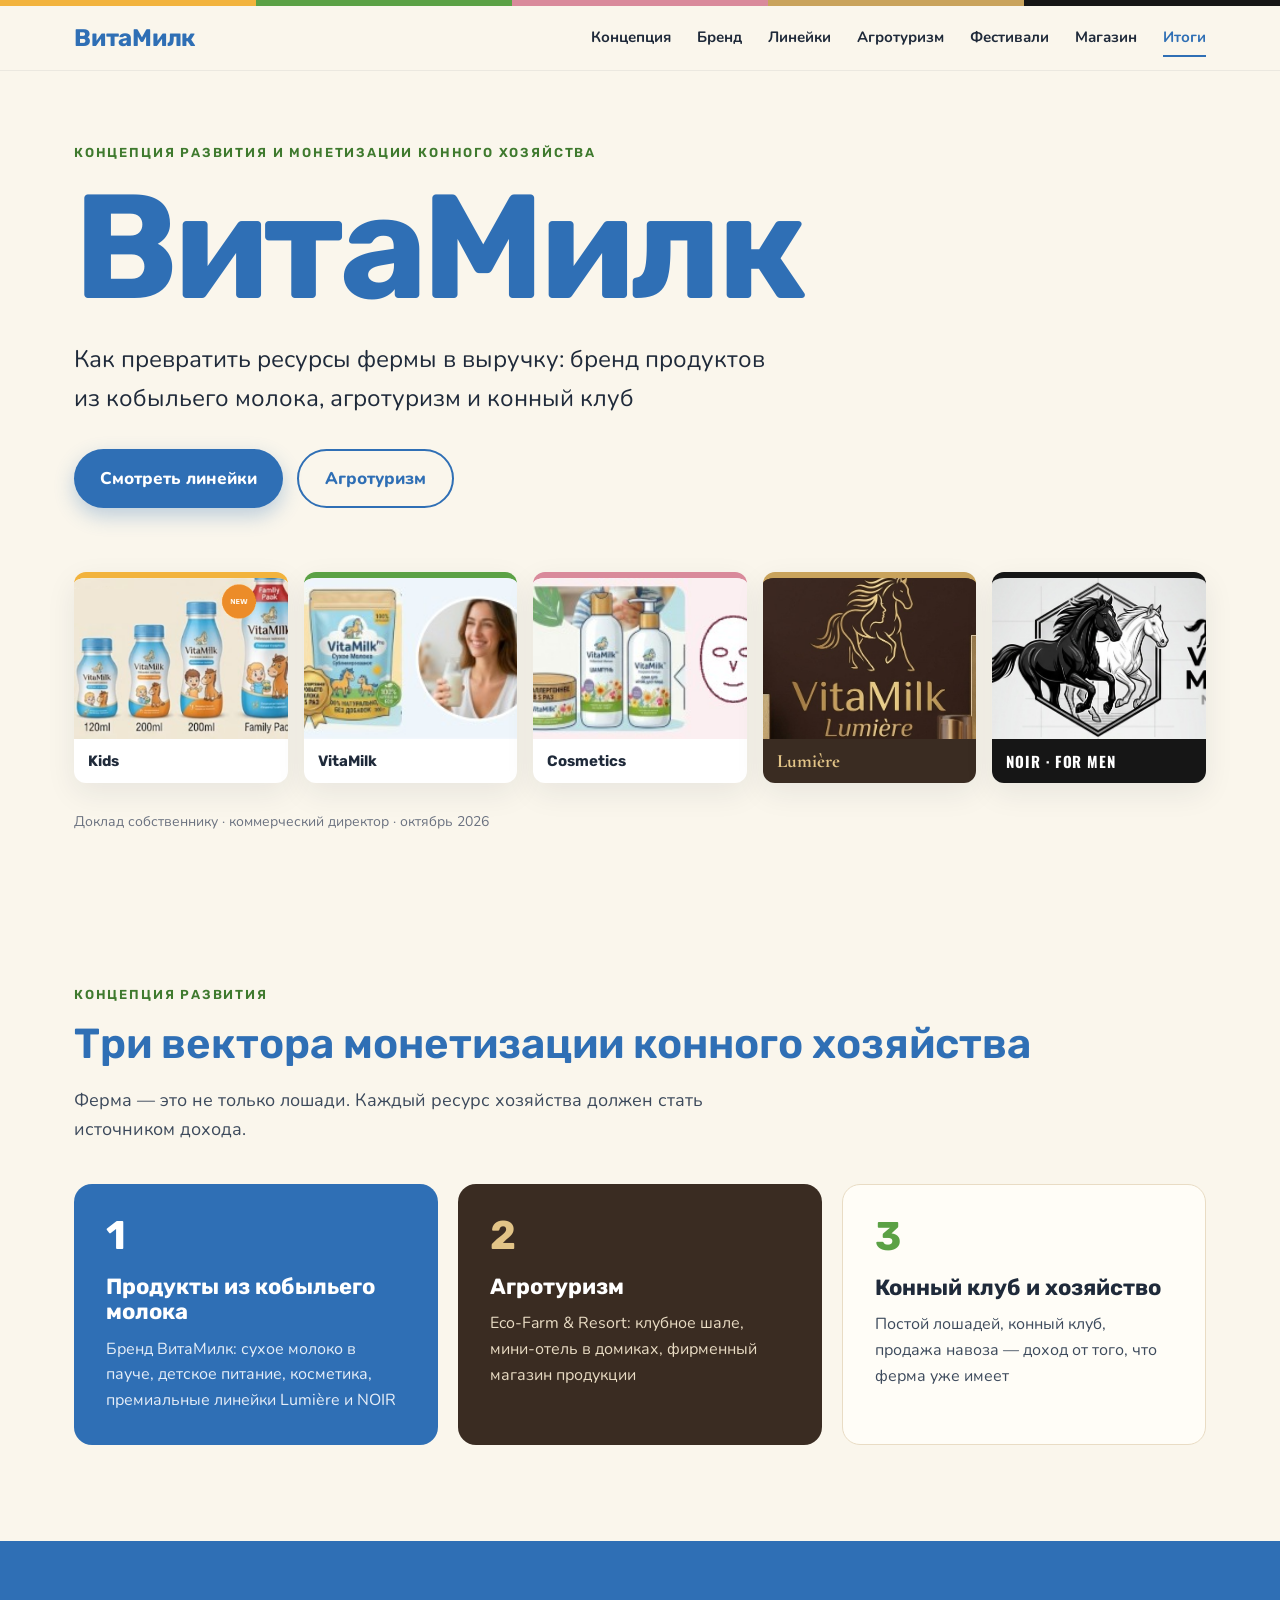
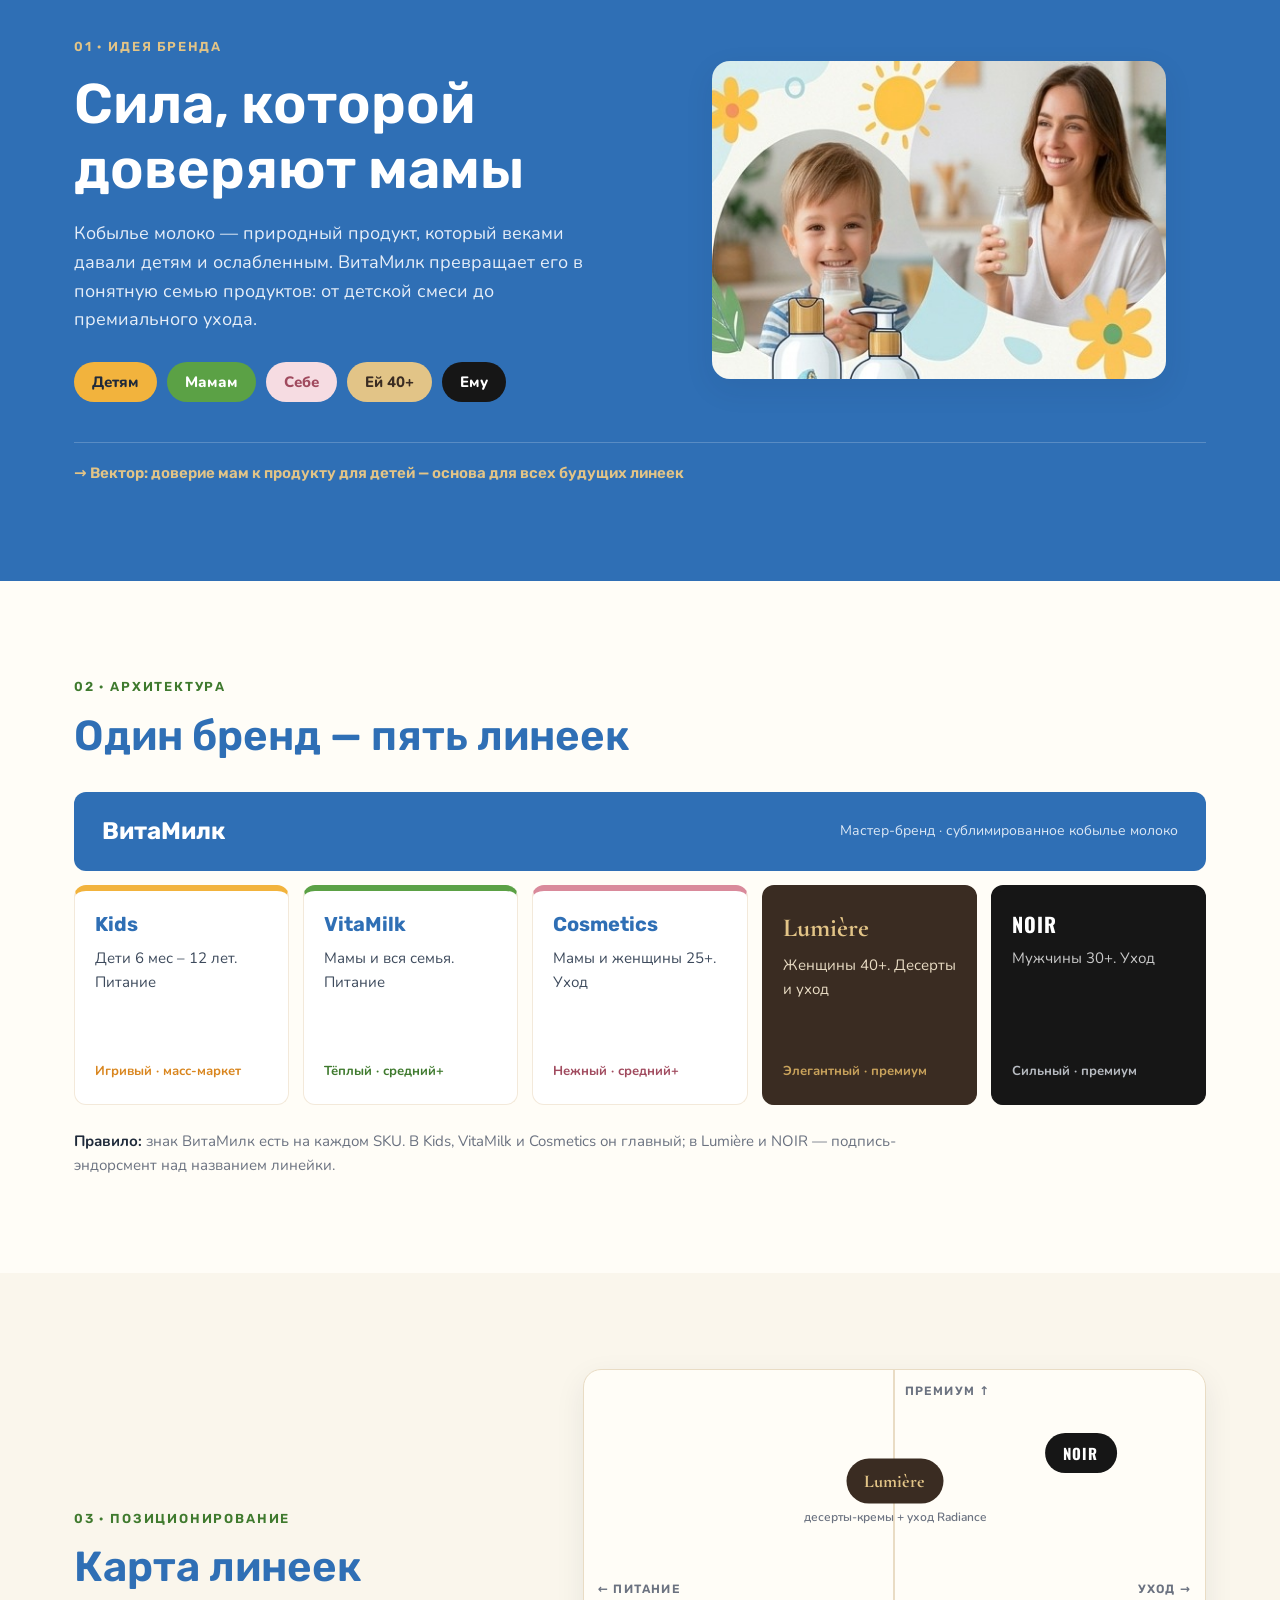
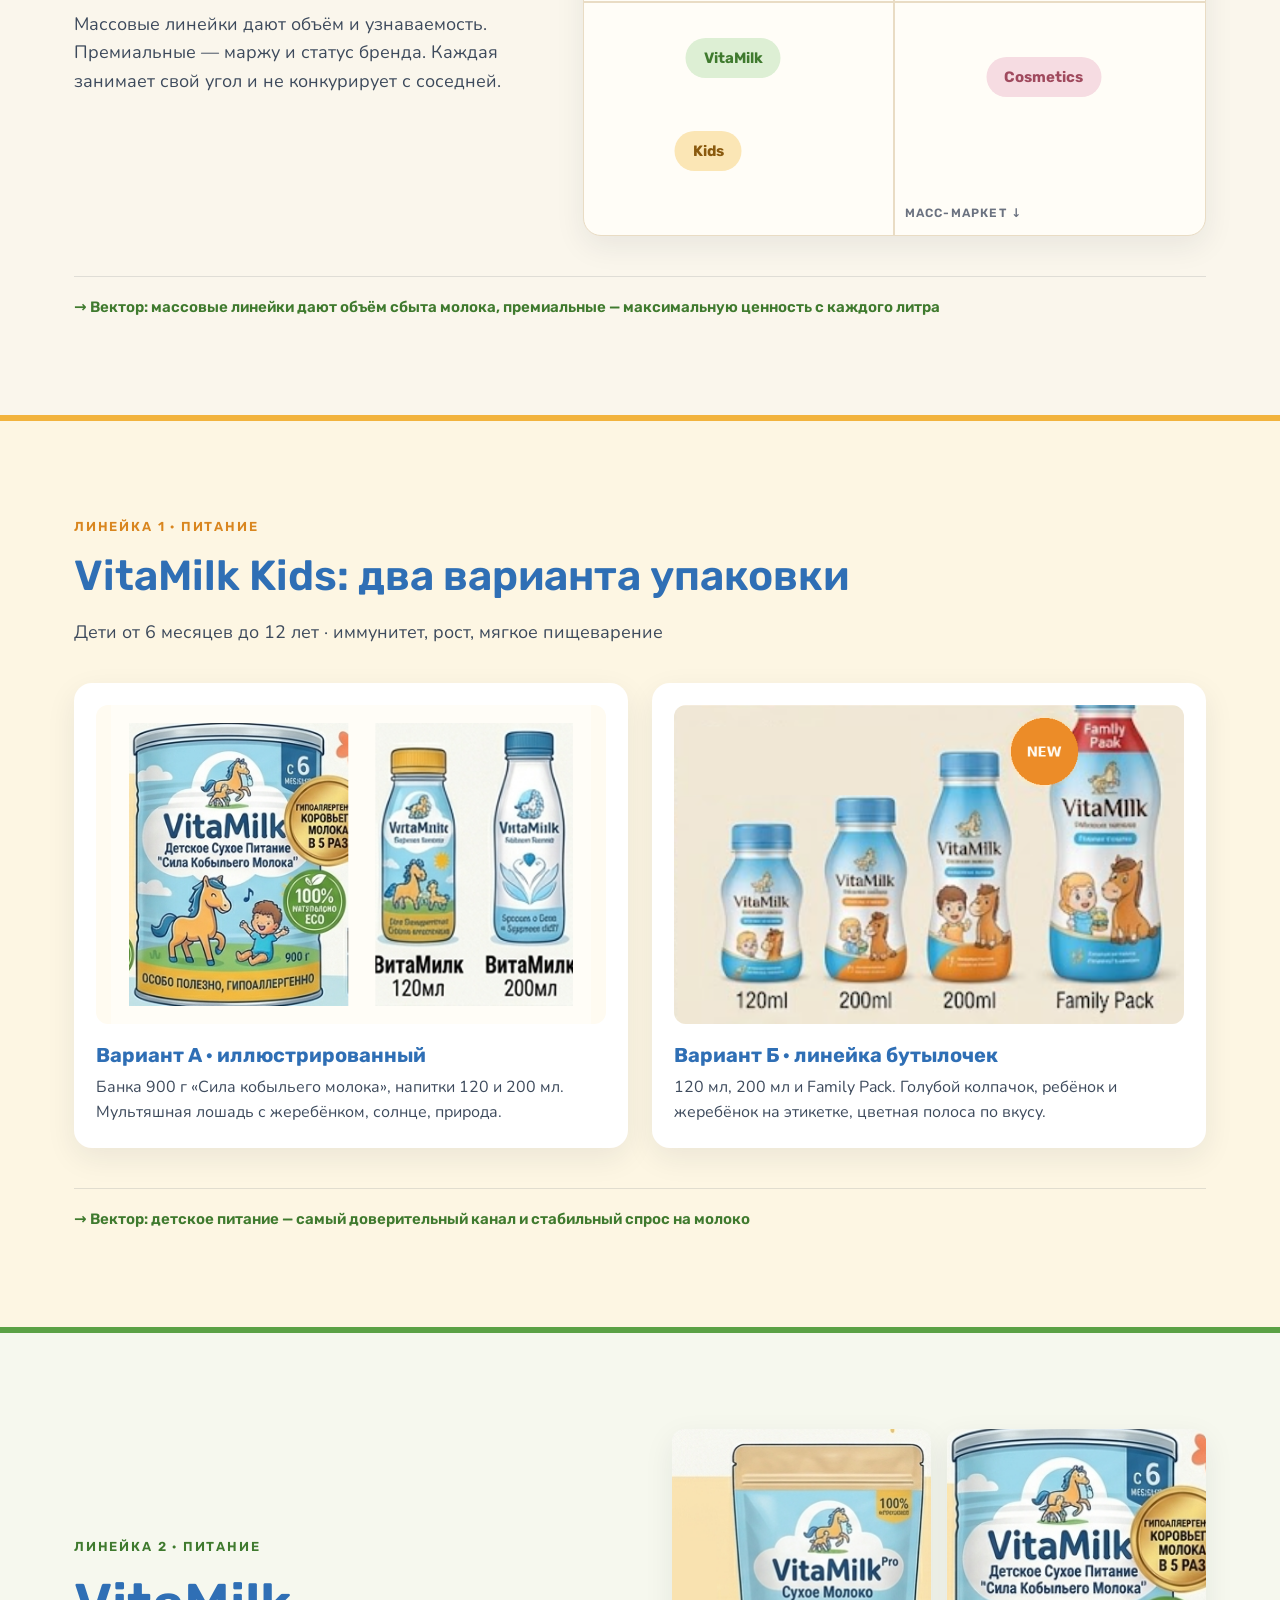
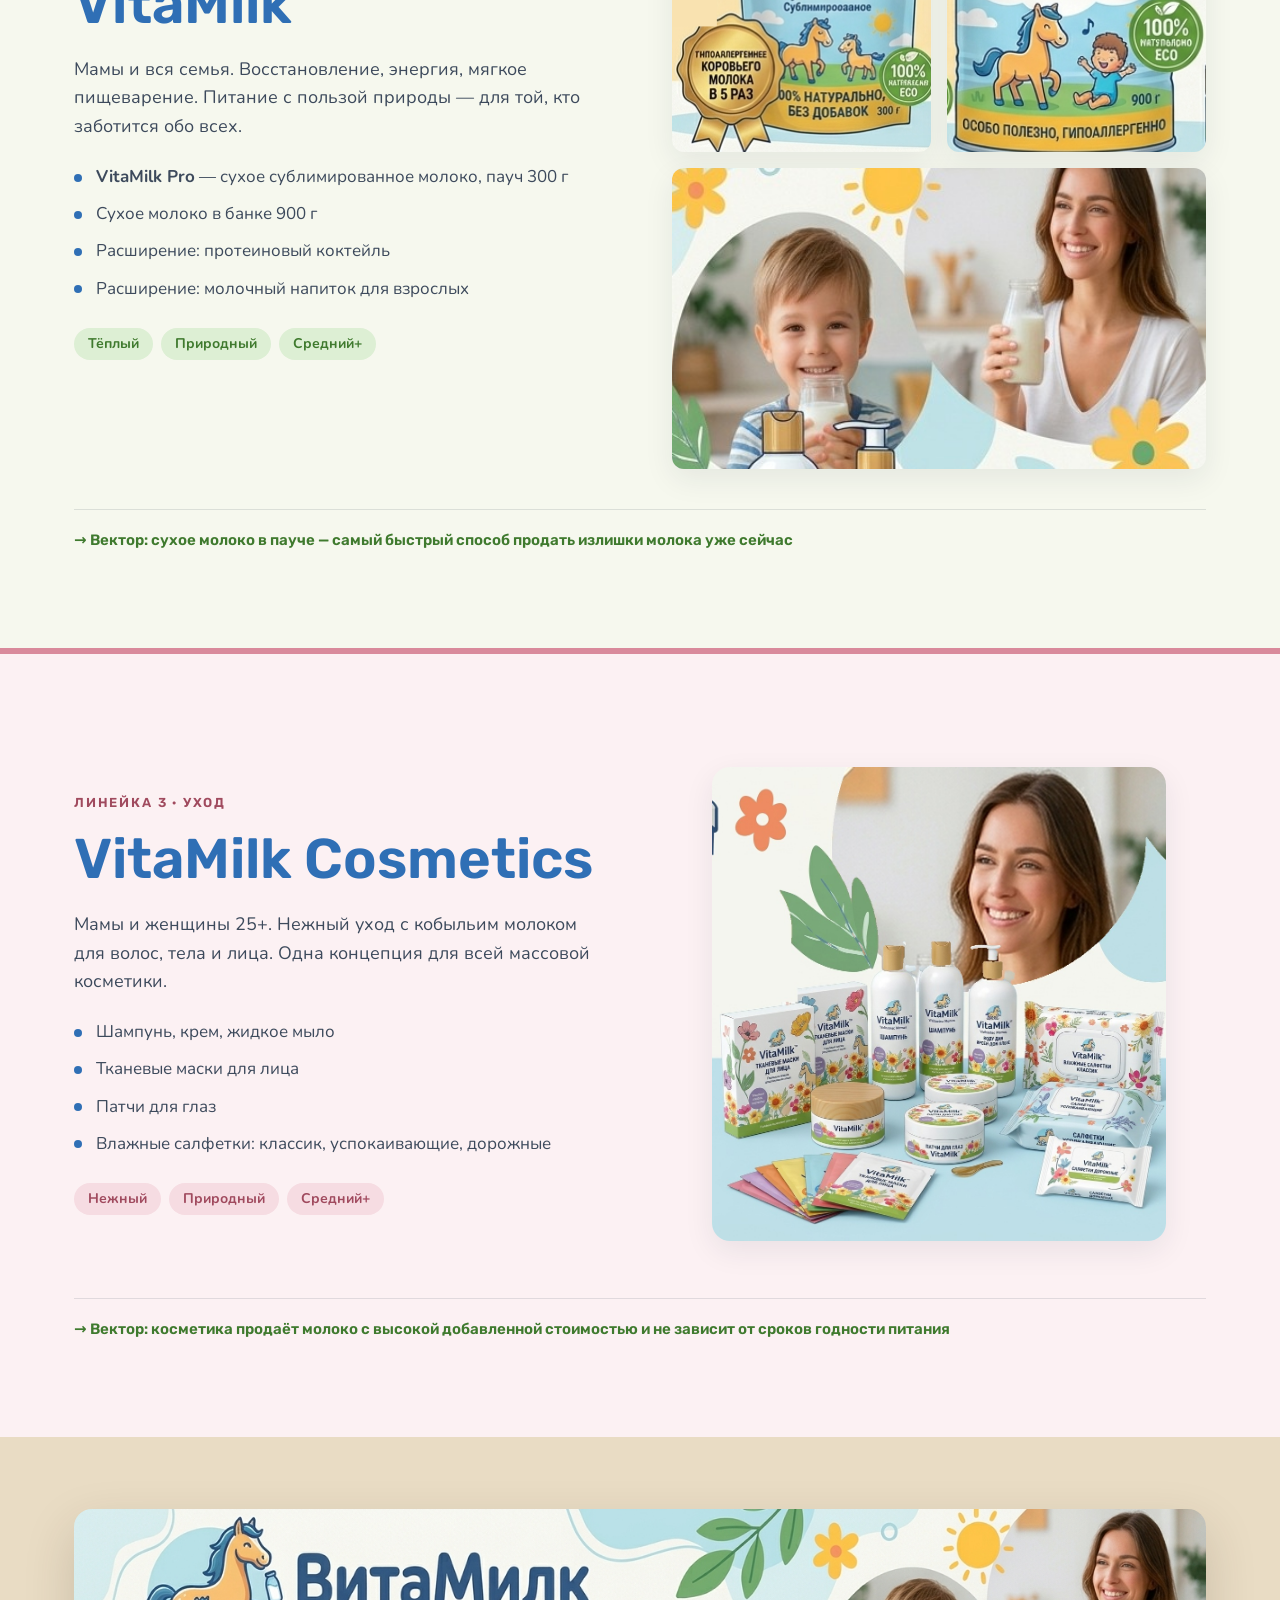
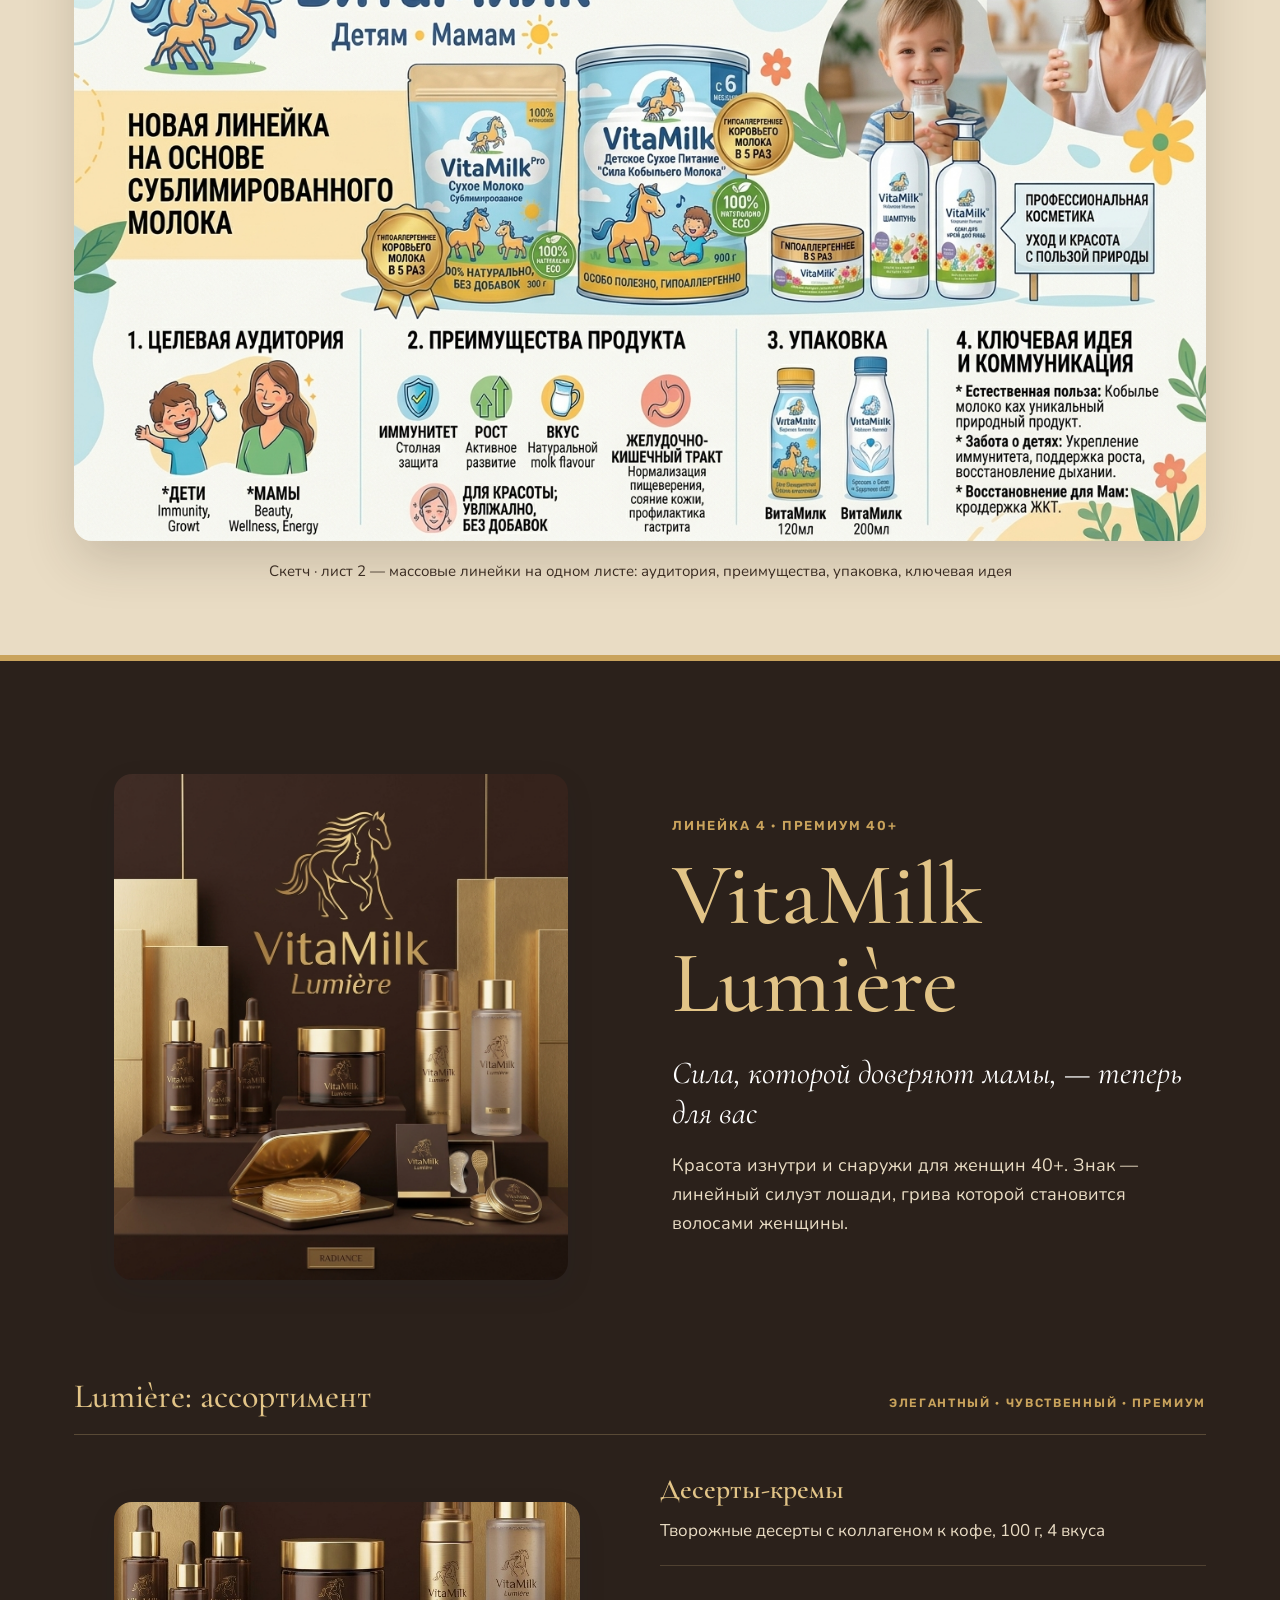
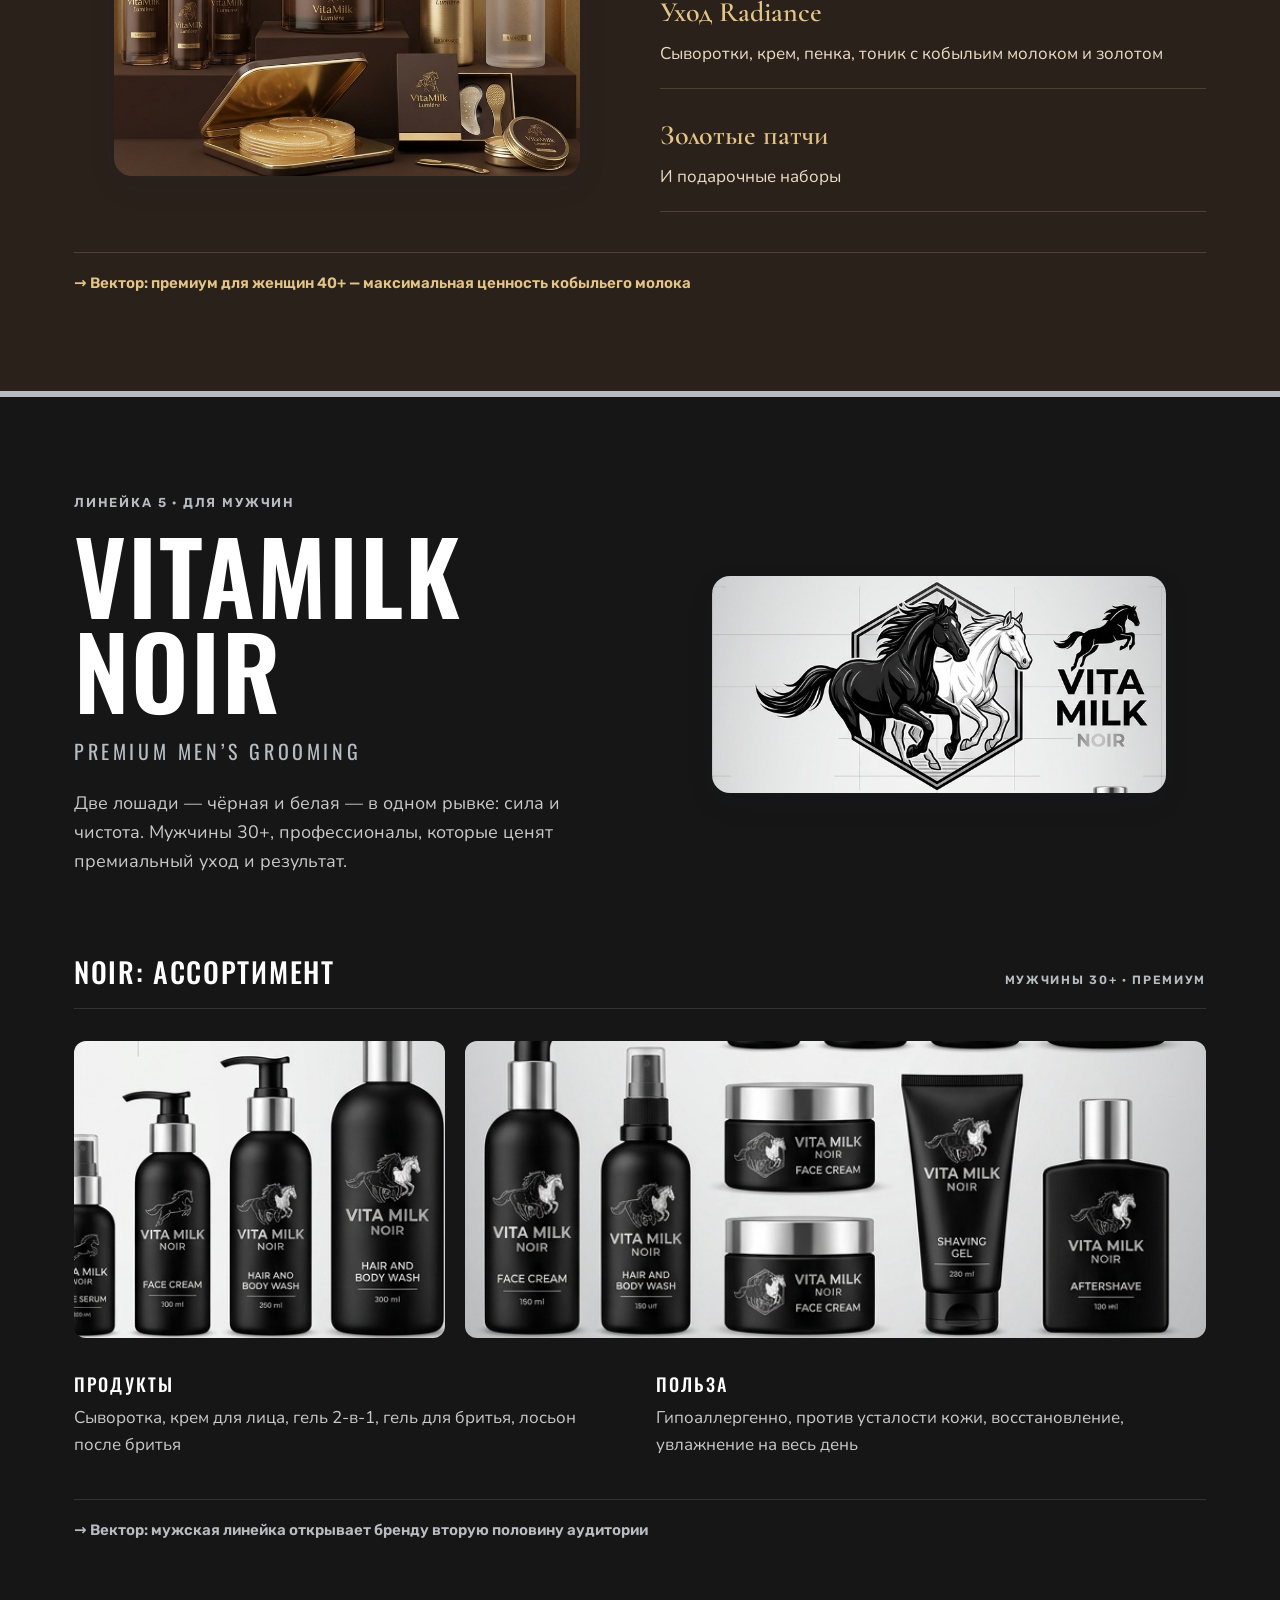
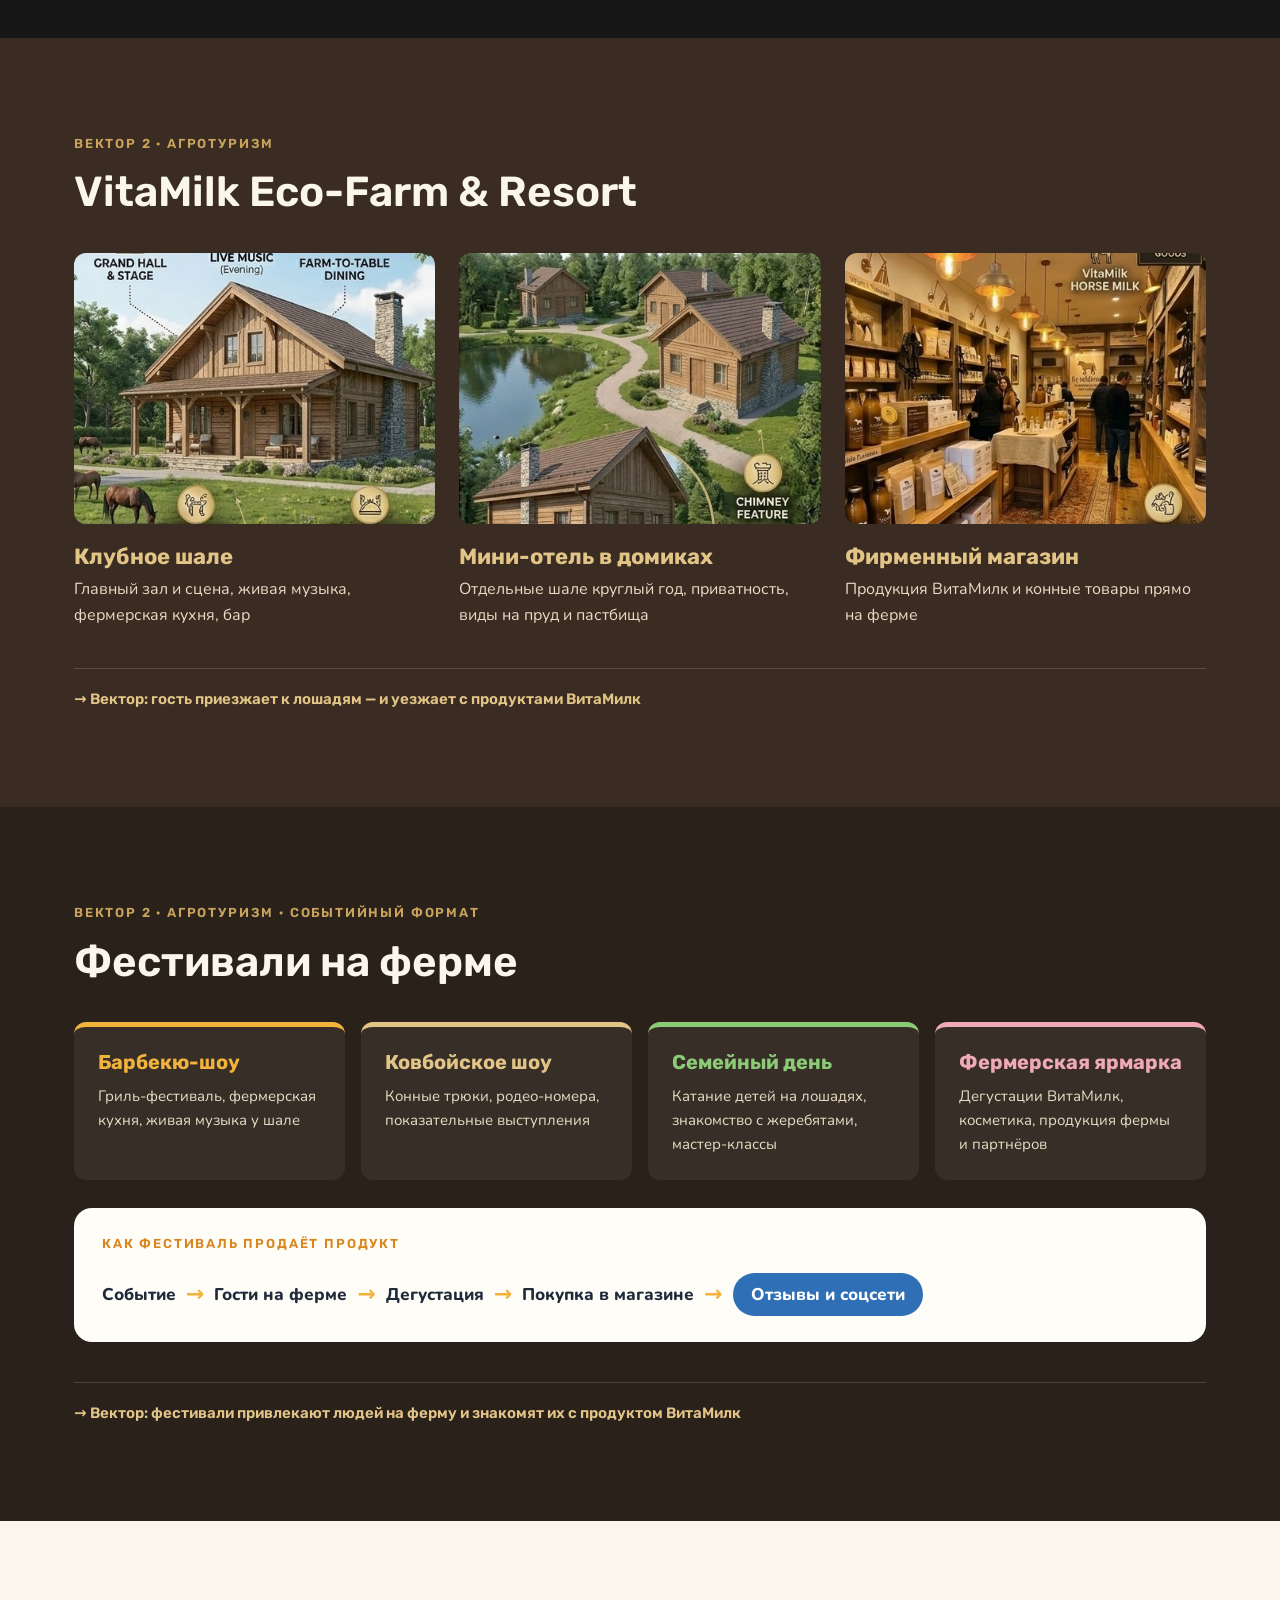
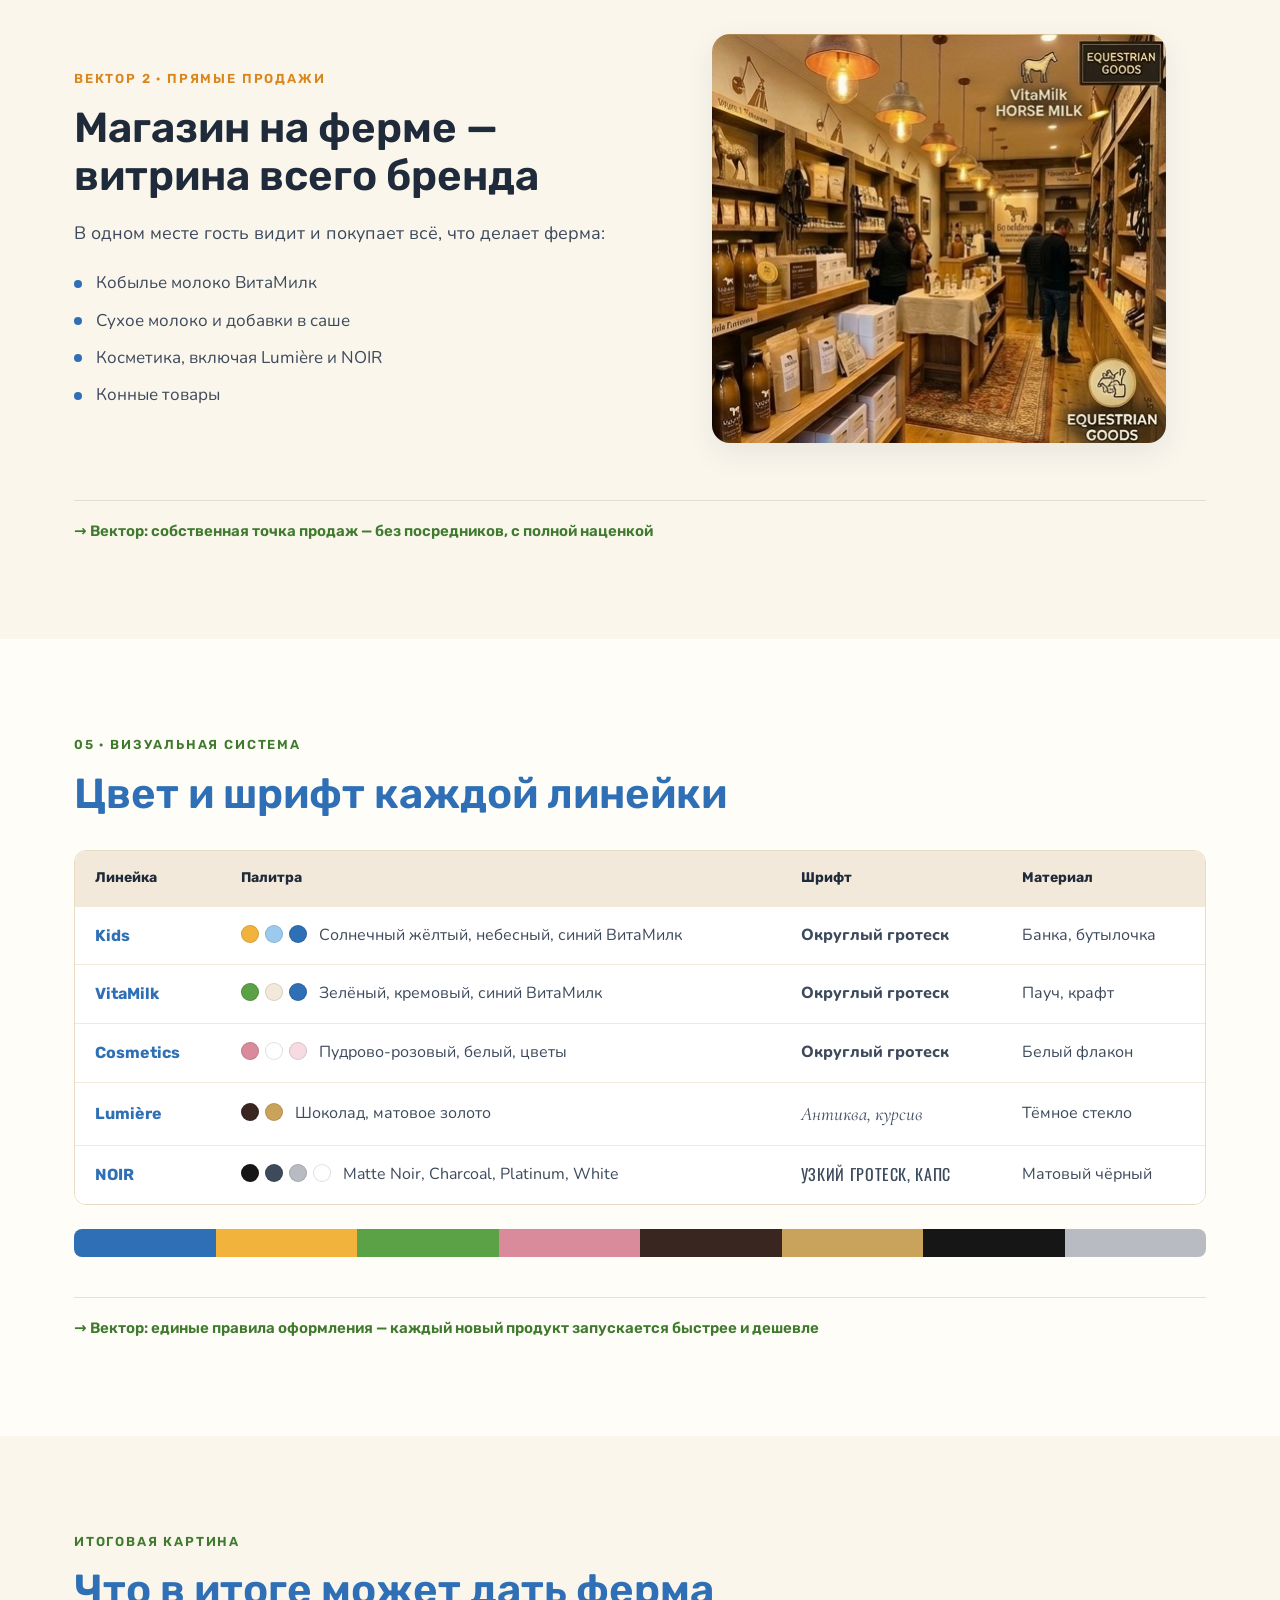
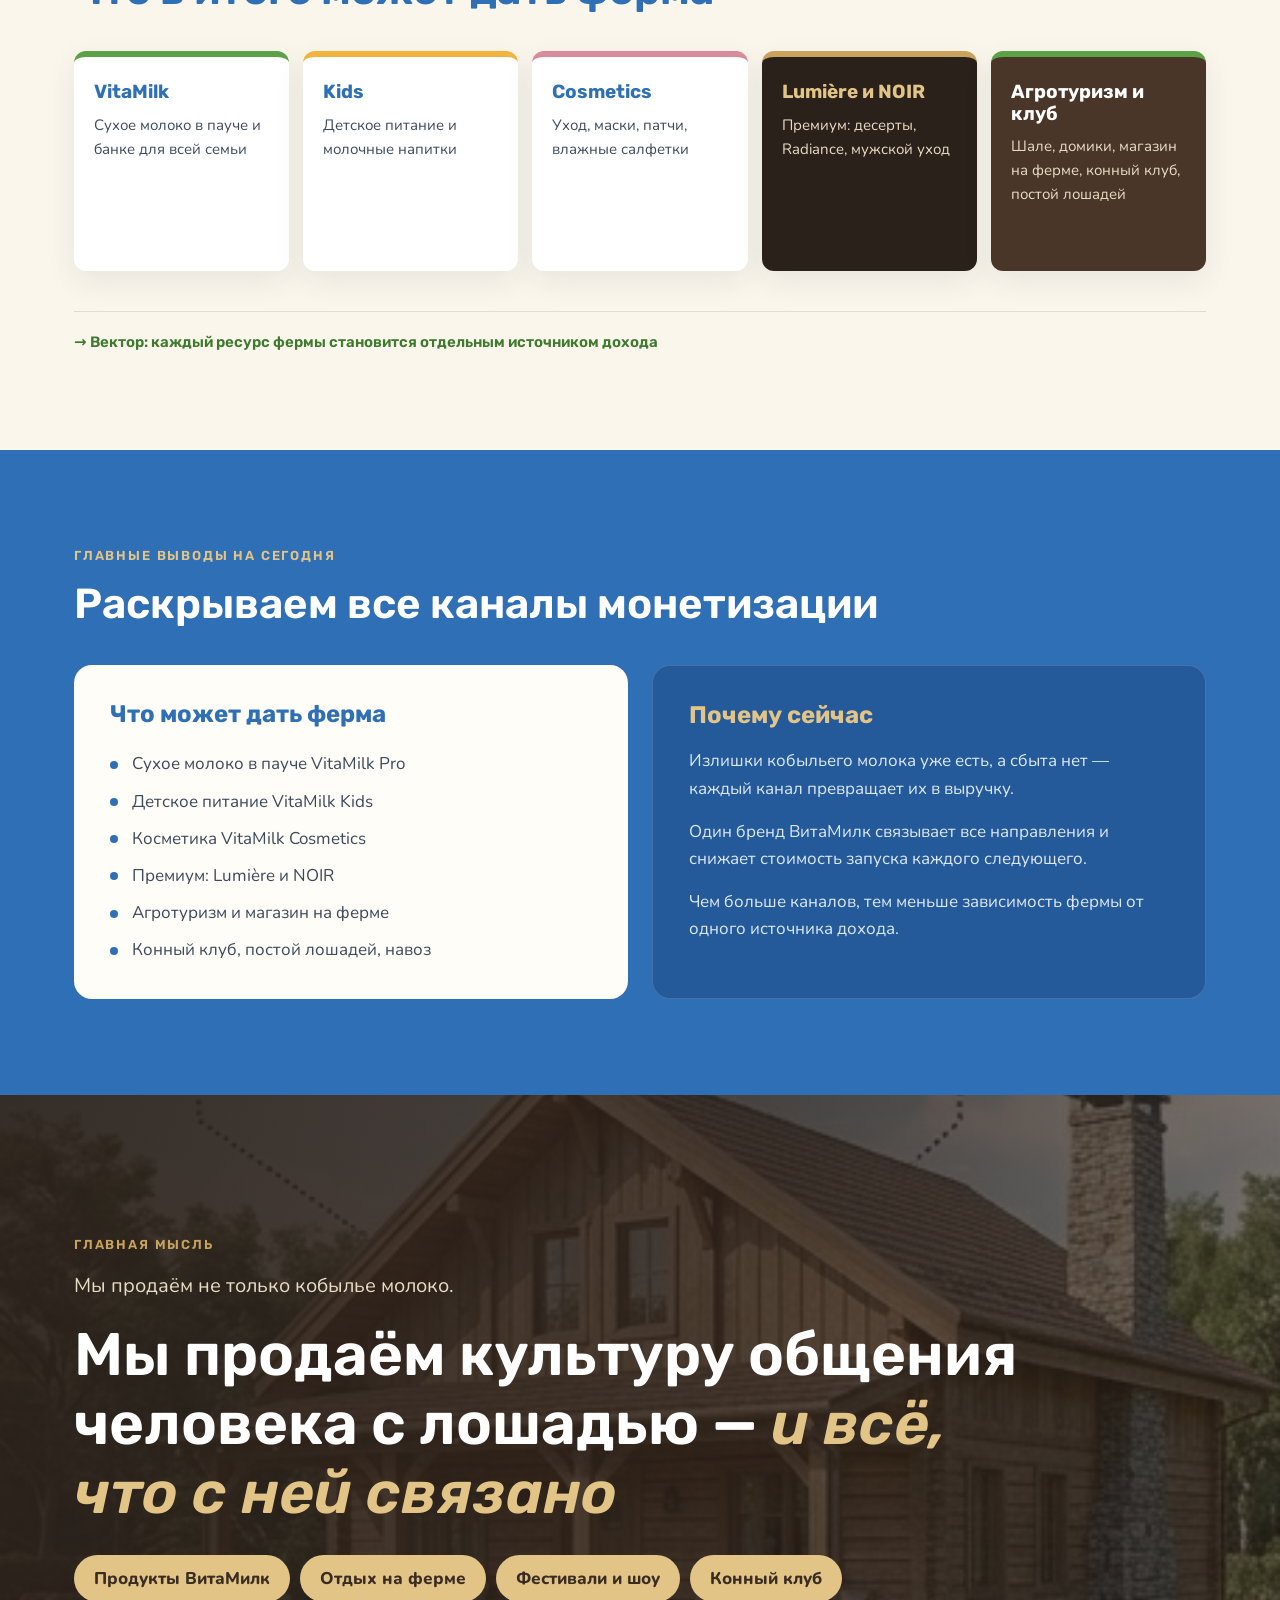
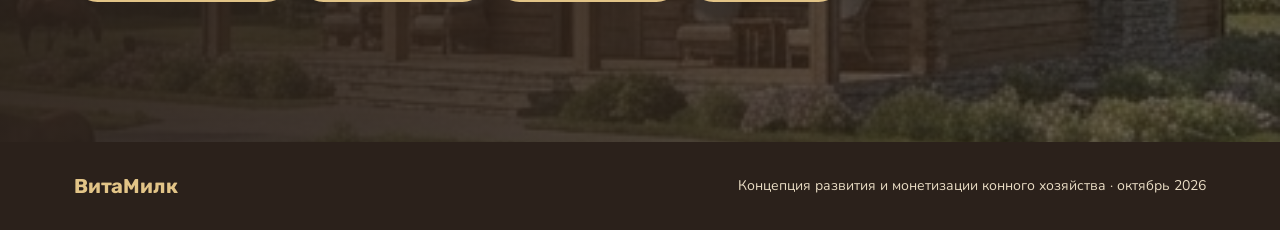
==== index.html @ 01ffd369 "Add VitaMilk landing page based on the concept deck Co-Authored-By: Claude Opus 5.5 <noreply@anthrop" ====
<!doctype html>
<html lang="ru">
<head>
  <meta charset="utf-8">
  <meta name="viewport" content="width=device-width, initial-scale=1">
  <title>ВитаМилк — концепция развития конного хозяйства</title>
  <meta name="description" content="Как превратить ресурсы фермы в выручку: бренд продуктов из кобыльего молока ВитаМилк, агротуризм и конный клуб.">
  <link rel="preconnect" href="https://fonts.googleapis.com">
  <link rel="preconnect" href="https://fonts.gstatic.com" crossorigin>
  <link href="https://fonts.googleapis.com/css2?family=Cormorant+Garamond:ital,wght@0,500;0,600;1,500&family=Nunito:wght@400;600;700;800&family=Oswald:wght@500;600&family=Rubik:wght@500;600;700&display=swap" rel="stylesheet">
  <link rel="stylesheet" href="styles.css">
</head>
<body>

<div class="brand-stripes" aria-hidden="true"><span></span><span></span><span></span><span></span><span></span></div>

<header class="site-header">
  <div class="container header-inner">
    <a class="logo" href="#top">ВитаМилк</a>
    <button class="nav-toggle" aria-expanded="false" aria-controls="nav" aria-label="Меню">
      <span></span><span></span><span></span>
    </button>
    <nav id="nav" class="nav">
      <a href="#vectors">Концепция</a>
      <a href="#brand">Бренд</a>
      <a href="#kids">Линейки</a>
      <a href="#resort">Агротуризм</a>
      <a href="#festivals">Фестивали</a>
      <a href="#shop">Магазин</a>
      <a href="#summary">Итоги</a>
    </nav>
  </div>
</header>

<main id="top">

  <!-- 1 · Титул -->
  <section class="hero section--cream">
    <div class="container">
      <p class="eyebrow eyebrow--green">Концепция развития и монетизации конного хозяйства</p>
      <h1 class="hero-title">ВитаМилк</h1>
      <p class="hero-lead">Как превратить ресурсы фермы в выручку: бренд продуктов из кобыльего молока, агротуризм и конный клуб</p>
      <div class="hero-actions">
        <a class="btn btn--blue" href="#lines">Смотреть линейки</a>
        <a class="btn btn--ghost" href="#resort">Агротуризм</a>
      </div>

      <ul class="hero-lines">
        <li class="line-tile line-tile--kids"><img src="assets/img/kids-bottles.png" alt="Бутылочки VitaMilk Kids"><span>Kids</span></li>
        <li class="line-tile line-tile--vitamilk"><img src="assets/img/hero-vitamilk.jpg" alt="Сухое молоко VitaMilk в пауче"><span>VitaMilk</span></li>
        <li class="line-tile line-tile--cosmetics"><img src="assets/img/hero-cosmetics.jpg" alt="Косметика VitaMilk Cosmetics"><span>Cosmetics</span></li>
        <li class="line-tile line-tile--lumiere"><img src="assets/img/hero-lumiere.jpg" alt="Премиальная линейка Lumière"><span>Lumière</span></li>
        <li class="line-tile line-tile--noir"><img src="assets/img/noir-logo.jpg" alt="Знак VitaMilk NOIR"><span>NOIR · for Men</span></li>
      </ul>
      <p class="hero-meta">Доклад собственнику · коммерческий директор · октябрь 2026</p>
    </div>
  </section>

  <!-- 2 · Три вектора -->
  <section id="vectors" class="section section--cream">
    <div class="container">
      <p class="eyebrow eyebrow--green">Концепция развития</p>
      <h2 class="h2 h2--blue">Три вектора монетизации конного хозяйства</h2>
      <p class="lead">Ферма — это не только лошади. Каждый ресурс хозяйства должен стать источником дохода.</p>
      <div class="vectors reveal">
        <a class="vector vector--blue" href="#lines">
          <span class="vector-num">1</span>
          <h3>Продукты из кобыльего молока</h3>
          <p>Бренд ВитаМилк: сухое молоко в пауче, детское питание, косметика, премиальные линейки Lumière и NOIR</p>
        </a>
        <a class="vector vector--choc" href="#resort">
          <span class="vector-num">2</span>
          <h3>Агротуризм</h3>
          <p>Eco-Farm &amp; Resort: клубное шале, мини-отель в домиках, фирменный магазин продукции</p>
        </a>
        <a class="vector vector--light" href="#summary">
          <span class="vector-num">3</span>
          <h3>Конный клуб и хозяйство</h3>
          <p>Постой лошадей, конный клуб, продажа навоза — доход от того, что ферма уже имеет</p>
        </a>
      </div>
    </div>
  </section>

  <!-- 3 · Идея бренда -->
  <section id="brand" class="section section--blue">
    <div class="container split">
      <div class="split-text">
        <p class="eyebrow eyebrow--yellow">01 · Идея бренда</p>
        <h2 class="h2 h2--xl">Сила, которой доверяют мамы</h2>
        <p class="lead lead--light">Кобылье молоко — природный продукт, который веками давали детям и ослабленным. ВитаМилк превращает его в понятную семью продуктов: от детской смеси до премиального ухода.</p>
        <ul class="chips">
          <li class="chip chip--yellow">Детям</li>
          <li class="chip chip--green">Мамам</li>
          <li class="chip chip--pink">Себе</li>
          <li class="chip chip--gold">Ей 40+</li>
          <li class="chip chip--black">Ему</li>
        </ul>
      </div>
      <figure class="split-media reveal">
        <img class="rounded" src="assets/img/mom-child.jpg" alt="Мама и ребёнок с кобыльим молоком">
      </figure>
    </div>
    <div class="container"><p class="vector-note vector-note--light">Вектор: доверие мам к продукту для детей — основа для всех будущих линеек</p></div>
  </section>

  <!-- 4 · Архитектура -->
  <section class="section section--white">
    <div class="container">
      <p class="eyebrow eyebrow--green">02 · Архитектура</p>
      <h2 class="h2 h2--blue">Один бренд — пять линеек</h2>
      <div class="master reveal">
        <strong>ВитаМилк</strong>
        <span>Мастер-бренд · сублимированное кобылье молоко</span>
      </div>
      <div class="arch reveal">
        <a href="#kids" class="arch-card arch-card--kids">
          <h3>Kids</h3><p>Дети 6 мес – 12 лет. Питание</p><small>Игривый · масс-маркет</small>
        </a>
        <a href="#vitamilk" class="arch-card arch-card--vitamilk">
          <h3>VitaMilk</h3><p>Мамы и вся семья. Питание</p><small>Тёплый · средний+</small>
        </a>
        <a href="#cosmetics" class="arch-card arch-card--cosmetics">
          <h3>Cosmetics</h3><p>Мамы и женщины 25+. Уход</p><small>Нежный · средний+</small>
        </a>
        <a href="#lumiere" class="arch-card arch-card--lumiere">
          <h3>Lumière</h3><p>Женщины 40+. Десерты и уход</p><small>Элегантный · премиум</small>
        </a>
        <a href="#noir" class="arch-card arch-card--noir">
          <h3>NOIR</h3><p>Мужчины 30+. Уход</p><small>Сильный · премиум</small>
        </a>
      </div>
      <p class="rule"><b>Правило:</b> знак ВитаМилк есть на каждом SKU. В Kids, VitaMilk и Cosmetics он главный; в Lumière и NOIR — подпись-эндорсмент над названием линейки.</p>
    </div>
  </section>

  <!-- 5 · Позиционирование -->
  <section class="section section--cream">
    <div class="container split split--map">
      <div class="split-text">
        <p class="eyebrow eyebrow--green">03 · Позиционирование</p>
        <h2 class="h2 h2--blue">Карта линеек</h2>
        <p class="lead">Массовые линейки дают объём и узнаваемость. Премиальные — маржу и статус бренда. Каждая занимает свой угол и не конкурирует с соседней.</p>
      </div>
      <div class="map reveal" role="img" aria-label="Карта позиционирования: по вертикали масс-маркет — премиум, по горизонтали питание — уход">
        <span class="map-axis map-axis--top">Премиум ↑</span>
        <span class="map-axis map-axis--bottom">Масс-маркет ↓</span>
        <span class="map-axis map-axis--left">← Питание</span>
        <span class="map-axis map-axis--right">Уход →</span>
        <span class="map-dot map-dot--lumiere">Lumière<small>десерты-кремы + уход Radiance</small></span>
        <span class="map-dot map-dot--noir">NOIR</span>
        <span class="map-dot map-dot--vitamilk">VitaMilk</span>
        <span class="map-dot map-dot--cosmetics">Cosmetics</span>
        <span class="map-dot map-dot--kids">Kids</span>
      </div>
    </div>
    <div class="container"><p class="vector-note">Вектор: массовые линейки дают объём сбыта молока, премиальные — максимальную ценность с каждого литра</p></div>
  </section>

  <div id="lines" class="anchor"></div>

  <!-- 6 · Kids -->
  <section id="kids" class="section section--kids line-section">
    <div class="container">
      <p class="eyebrow eyebrow--orange">Линейка 1 · Питание</p>
      <h2 class="h2 h2--blue">VitaMilk Kids: два варианта упаковки</h2>
      <p class="lead">Дети от 6 месяцев до 12 лет · иммунитет, рост, мягкое пищеварение</p>
      <div class="variants reveal">
        <article class="variant">
          <img src="assets/img/kids-illustrated.png" alt="Вариант А: банка 900 г и напитки 120 и 200 мл">
          <h3>Вариант А · иллюстрированный</h3>
          <p>Банка 900 г «Сила кобыльего молока», напитки 120 и 200 мл. Мультяшная лошадь с жеребёнком, солнце, природа.</p>
        </article>
        <article class="variant">
          <img src="assets/img/kids-bottles.png" alt="Вариант Б: бутылочки 120 мл, 200 мл и Family Pack">
          <h3>Вариант Б · линейка бутылочек</h3>
          <p>120 мл, 200 мл и Family Pack. Голубой колпачок, ребёнок и жеребёнок на этикетке, цветная полоса по вкусу.</p>
        </article>
      </div>
      <p class="vector-note">Вектор: детское питание — самый доверительный канал и стабильный спрос на молоко</p>
    </div>
  </section>

  <!-- 7 · VitaMilk -->
  <section id="vitamilk" class="section section--vitamilk line-section">
    <div class="container split">
      <div class="split-text">
        <p class="eyebrow eyebrow--green">Линейка 2 · Питание</p>
        <h2 class="h2 h2--blue h2--xl">VitaMilk</h2>
        <p class="lead">Мамы и вся семья. Восстановление, энергия, мягкое пищеварение. Питание с пользой природы — для той, кто заботится обо всех.</p>
        <ul class="list">
          <li><b>VitaMilk Pro</b> — сухое сублимированное молоко, пауч 300 г</li>
          <li>Сухое молоко в банке 900 г</li>
          <li>Расширение: протеиновый коктейль</li>
          <li>Расширение: молочный напиток для взрослых</li>
        </ul>
        <ul class="tags tags--green"><li>Тёплый</li><li>Природный</li><li>Средний+</li></ul>
      </div>
      <div class="split-media gallery-vm reveal">
        <img src="assets/img/vitamilk-pouch.png" alt="VitaMilk Pro — пауч 300 г">
        <img src="assets/img/vitamilk-tin.png" alt="Сухое молоко VitaMilk в банке 900 г">
        <img class="wide" src="assets/img/mom-child.jpg" alt="Мама и ребёнок пьют молоко">
      </div>
    </div>
    <div class="container"><p class="vector-note">Вектор: сухое молоко в пауче — самый быстрый способ продать излишки молока уже сейчас</p></div>
  </section>

  <!-- 8 · Cosmetics -->
  <section id="cosmetics" class="section section--cosmetics line-section">
    <div class="container split">
      <div class="split-text">
        <p class="eyebrow eyebrow--rose">Линейка 3 · Уход</p>
        <h2 class="h2 h2--blue h2--xl">VitaMilk Cosmetics</h2>
        <p class="lead">Мамы и женщины 25+. Нежный уход с кобыльим молоком для волос, тела и лица. Одна концепция для всей массовой косметики.</p>
        <ul class="list">
          <li>Шампунь, крем, жидкое мыло</li>
          <li>Тканевые маски для лица</li>
          <li>Патчи для глаз</li>
          <li>Влажные салфетки: классик, успокаивающие, дорожные</li>
        </ul>
        <ul class="tags tags--pink"><li>Нежный</li><li>Природный</li><li>Средний+</li></ul>
      </div>
      <figure class="split-media reveal">
        <img class="rounded" src="assets/img/cosmetics.jpg" alt="Линейка VitaMilk Cosmetics: шампунь, крем, маски, салфетки">
      </figure>
    </div>
    <div class="container"><p class="vector-note">Вектор: косметика продаёт молоко с высокой добавленной стоимостью и не зависит от сроков годности питания</p></div>
  </section>

  <!-- 9 · Скетч -->
  <section class="section section--sand">
    <div class="container">
      <figure class="sketch reveal">
        <img src="assets/img/sketch-mass.jpg" alt="Скетч массовых линеек: аудитория, преимущества, упаковка, ключевая идея">
        <figcaption>Скетч · лист 2 — массовые линейки на одном листе: аудитория, преимущества, упаковка, ключевая идея</figcaption>
      </figure>
    </div>
  </section>

  <!-- 10–11 · Lumière -->
  <section id="lumiere" class="section section--lumiere line-section">
    <div class="container split split--reverse">
      <div class="split-text">
        <p class="eyebrow eyebrow--gold">Линейка 4 · Премиум 40+</p>
        <h2 class="lumiere-title">VitaMilk<br>Lumière</h2>
        <p class="lumiere-tagline">Сила, которой доверяют мамы, — теперь для вас</p>
        <p class="lead lead--cream">Красота изнутри и снаружи для женщин 40+. Знак — линейный силуэт лошади, грива которой становится волосами женщины.</p>
      </div>
      <figure class="split-media reveal">
        <img class="rounded" src="assets/img/lumiere-hero.jpg" alt="VitaMilk Lumière: тёмное стекло и золотые крышки">
      </figure>
    </div>

    <div class="container lumiere-range">
      <div class="range-head">
        <h3>Lumière: ассортимент</h3>
        <span>Элегантный · чувственный · премиум</span>
      </div>
      <div class="split split--tight">
        <figure class="split-media reveal"><img class="rounded" src="assets/img/lumiere-range.jpg" alt="Ассортимент Lumière: сыворотки, крема, патчи"></figure>
        <dl class="range-list">
          <div><dt>Десерты-кремы</dt><dd>Творожные десерты с коллагеном к кофе, 100 г, 4 вкуса</dd></div>
          <div><dt>Уход Radiance</dt><dd>Сыворотки, крем, пенка, тоник с кобыльим молоком и золотом</dd></div>
          <div><dt>Золотые патчи</dt><dd>И подарочные наборы</dd></div>
        </dl>
      </div>
      <p class="vector-note vector-note--gold">Вектор: премиум для женщин 40+ — максимальная ценность кобыльего молока</p>
    </div>
  </section>

  <!-- 12–13 · NOIR -->
  <section id="noir" class="section section--noir line-section">
    <div class="container split">
      <div class="split-text">
        <p class="eyebrow eyebrow--silver">Линейка 5 · Для мужчин</p>
        <h2 class="noir-title">VitaMilk<br>NOIR</h2>
        <p class="noir-sub">Premium men’s grooming</p>
        <p class="lead lead--silver">Две лошади — чёрная и белая — в одном рывке: сила и чистота. Мужчины 30+, профессионалы, которые ценят премиальный уход и результат.</p>
      </div>
      <figure class="split-media reveal">
        <img class="rounded" src="assets/img/noir-logo.jpg" alt="Знак VitaMilk NOIR: чёрная и белая лошади">
      </figure>
    </div>

    <div class="container noir-range">
      <div class="range-head range-head--noir">
        <h3>NOIR: ассортимент</h3>
        <span>Мужчины 30+ · премиум</span>
      </div>
      <div class="noir-grid reveal">
        <img src="assets/img/noir-bottles.jpg" alt="Флаконы NOIR: крем для лица, шампунь и гель для тела">
        <img src="assets/img/noir-range.jpg" alt="Линейка NOIR: сыворотка, крем, гели, лосьон">
      </div>
      <div class="noir-cols">
        <div><h4>Продукты</h4><p>Сыворотка, крем для лица, гель 2-в-1, гель для бритья, лосьон после бритья</p></div>
        <div><h4>Польза</h4><p>Гипоаллергенно, против усталости кожи, восстановление, увлажнение на весь день</p></div>
      </div>
      <p class="vector-note vector-note--silver">Вектор: мужская линейка открывает бренду вторую половину аудитории</p>
    </div>
  </section>

  <!-- 14 · Eco-Farm & Resort -->
  <section id="resort" class="section section--choc">
    <div class="container">
      <p class="eyebrow eyebrow--gold">Вектор 2 · Агротуризм</p>
      <h2 class="h2 h2--cream">VitaMilk Eco-Farm &amp; Resort</h2>
      <div class="resort reveal">
        <article class="resort-card">
          <img src="assets/img/chalet.jpg" alt="Клубное шале на ферме">
          <h3>Клубное шале</h3>
          <p>Главный зал и сцена, живая музыка, фермерская кухня, бар</p>
        </article>
        <article class="resort-card">
          <img src="assets/img/cabins.jpg" alt="Мини-отель в домиках у пруда">
          <h3>Мини-отель в домиках</h3>
          <p>Отдельные шале круглый год, приватность, виды на пруд и пастбища</p>
        </article>
        <article class="resort-card">
          <img src="assets/img/shop.jpg" alt="Фирменный магазин на ферме">
          <h3>Фирменный магазин</h3>
          <p>Продукция ВитаМилк и конные товары прямо на ферме</p>
        </article>
      </div>
      <p class="vector-note vector-note--gold">Вектор: гость приезжает к лошадям — и уезжает с продуктами ВитаМилк</p>
    </div>
  </section>

  <!-- 15 · Фестивали -->
  <section id="festivals" class="section section--choc-deep">
    <div class="container">
      <p class="eyebrow eyebrow--gold">Вектор 2 · Агротуризм · Событийный формат</p>
      <h2 class="h2 h2--cream">Фестивали на ферме</h2>
      <div class="fests reveal">
        <article class="fest fest--yellow"><h3>Барбекю-шоу</h3><p>Гриль-фестиваль, фермерская кухня, живая музыка у шале</p></article>
        <article class="fest fest--gold"><h3>Ковбойское шоу</h3><p>Конные трюки, родео-номера, показательные выступления</p></article>
        <article class="fest fest--green"><h3>Семейный день</h3><p>Катание детей на лошадях, знакомство с жеребятами, мастер-классы</p></article>
        <article class="fest fest--pink"><h3>Фермерская ярмарка</h3><p>Дегустации ВитаМилк, косметика, продукция фермы и партнёров</p></article>
      </div>
      <div class="funnel reveal">
        <p class="funnel-title">Как фестиваль продаёт продукт</p>
        <ol class="funnel-steps">
          <li>Событие</li>
          <li>Гости на ферме</li>
          <li>Дегустация</li>
          <li>Покупка в магазине</li>
          <li class="is-final">Отзывы и соцсети</li>
        </ol>
      </div>
      <p class="vector-note vector-note--gold">Вектор: фестивали привлекают людей на ферму и знакомят их с продуктом ВитаМилк</p>
    </div>
  </section>

  <!-- 16 · Магазин -->
  <section id="shop" class="section section--cream">
    <div class="container split">
      <div class="split-text">
        <p class="eyebrow eyebrow--orange">Вектор 2 · Прямые продажи</p>
        <h2 class="h2 h2--dark">Магазин на ферме — витрина всего бренда</h2>
        <p class="lead">В одном месте гость видит и покупает всё, что делает ферма:</p>
        <ul class="list">
          <li>Кобылье молоко ВитаМилк</li>
          <li>Сухое молоко и добавки в саше</li>
          <li>Косметика, включая Lumière и NOIR</li>
          <li>Конные товары</li>
        </ul>
      </div>
      <figure class="split-media reveal">
        <img class="rounded" src="assets/img/shop.jpg" alt="Интерьер фирменного магазина на ферме">
      </figure>
    </div>
    <div class="container"><p class="vector-note">Вектор: собственная точка продаж — без посредников, с полной наценкой</p></div>
  </section>

  <!-- 17 · Визуальная система -->
  <section class="section section--white">
    <div class="container">
      <p class="eyebrow eyebrow--green">05 · Визуальная система</p>
      <h2 class="h2 h2--blue">Цвет и шрифт каждой линейки</h2>
      <div class="table-wrap reveal">
        <table class="vis-table">
          <thead>
            <tr><th>Линейка</th><th>Палитра</th><th>Шрифт</th><th>Материал</th></tr>
          </thead>
          <tbody>
            <tr>
              <th scope="row">Kids</th>
              <td><span class="sw" style="--c:#F2B33D"></span><span class="sw" style="--c:#9CC9EE"></span><span class="sw" style="--c:#2F6FB5"></span>Солнечный жёлтый, небесный, синий ВитаМилк</td>
              <td class="f-round">Округлый гротеск</td><td>Банка, бутылочка</td>
            </tr>
            <tr>
              <th scope="row">VitaMilk</th>
              <td><span class="sw" style="--c:#5BA145"></span><span class="sw" style="--c:#F3E9DA"></span><span class="sw" style="--c:#2F6FB5"></span>Зелёный, кремовый, синий ВитаМилк</td>
              <td class="f-round">Округлый гротеск</td><td>Пауч, крафт</td>
            </tr>
            <tr>
              <th scope="row">Cosmetics</th>
              <td><span class="sw" style="--c:#D98A9B"></span><span class="sw" style="--c:#FFFFFF"></span><span class="sw" style="--c:#F6DCE2"></span>Пудрово-розовый, белый, цветы</td>
              <td class="f-round">Округлый гротеск</td><td>Белый флакон</td>
            </tr>
            <tr>
              <th scope="row">Lumière</th>
              <td><span class="sw" style="--c:#3A2620"></span><span class="sw" style="--c:#C9A35C"></span>Шоколад, матовое золото</td>
              <td class="f-serif">Антиква, курсив</td><td>Тёмное стекло</td>
            </tr>
            <tr>
              <th scope="row">NOIR</th>
              <td><span class="sw" style="--c:#161616"></span><span class="sw" style="--c:#3D4A5C"></span><span class="sw" style="--c:#B8BCC2"></span><span class="sw" style="--c:#FFFFFF"></span>Matte Noir, Charcoal, Platinum, White</td>
              <td class="f-condensed">Узкий гротеск, капс</td><td>Матовый чёрный</td>
            </tr>
          </tbody>
        </table>
      </div>
      <div class="palette-bar" aria-hidden="true">
        <span style="--c:#2F6FB5"></span><span style="--c:#F2B33D"></span><span style="--c:#5BA145"></span><span style="--c:#D98A9B"></span><span style="--c:#3A2620"></span><span style="--c:#C9A35C"></span><span style="--c:#161616"></span><span style="--c:#B8BCC2"></span>
      </div>
      <p class="vector-note">Вектор: единые правила оформления — каждый новый продукт запускается быстрее и дешевле</p>
    </div>
  </section>

  <!-- 18 · Итоговая картина -->
  <section id="summary" class="section section--cream">
    <div class="container">
      <p class="eyebrow eyebrow--green">Итоговая картина</p>
      <h2 class="h2 h2--blue">Что в итоге может дать ферма</h2>
      <div class="outcomes reveal">
        <article class="outcome outcome--green"><h3>VitaMilk</h3><p>Сухое молоко в пауче и банке для всей семьи</p></article>
        <article class="outcome outcome--yellow"><h3>Kids</h3><p>Детское питание и молочные напитки</p></article>
        <article class="outcome outcome--pink"><h3>Cosmetics</h3><p>Уход, маски, патчи, влажные салфетки</p></article>
        <article class="outcome outcome--dark"><h3>Lumière и NOIR</h3><p>Премиум: десерты, Radiance, мужской уход</p></article>
        <article class="outcome outcome--brown"><h3>Агротуризм и клуб</h3><p>Шале, домики, магазин на ферме, конный клуб, постой лошадей</p></article>
      </div>
      <p class="vector-note">Вектор: каждый ресурс фермы становится отдельным источником дохода</p>
    </div>
  </section>

  <!-- 19 · Выводы -->
  <section class="section section--blue">
    <div class="container">
      <p class="eyebrow eyebrow--yellow">Главные выводы на сегодня</p>
      <h2 class="h2">Раскрываем все каналы монетизации</h2>
      <div class="conclusions reveal">
        <div class="concl concl--light">
          <h3>Что может дать ферма</h3>
          <ul class="list">
            <li>Сухое молоко в пауче VitaMilk Pro</li>
            <li>Детское питание VitaMilk Kids</li>
            <li>Косметика VitaMilk Cosmetics</li>
            <li>Премиум: Lumière и NOIR</li>
            <li>Агротуризм и магазин на ферме</li>
            <li>Конный клуб, постой лошадей, навоз</li>
          </ul>
        </div>
        <div class="concl concl--deep">
          <h3>Почему сейчас</h3>
          <p>Излишки кобыльего молока уже есть, а сбыта нет — каждый канал превращает их в выручку.</p>
          <p>Один бренд ВитаМилк связывает все направления и снижает стоимость запуска каждого следующего.</p>
          <p>Чем больше каналов, тем меньше зависимость фермы от одного источника дохода.</p>
        </div>
      </div>
    </div>
  </section>

  <!-- 20 · Главная мысль -->
  <section class="finale">
    <div class="container">
      <p class="eyebrow eyebrow--gold">Главная мысль</p>
      <p class="finale-pre">Мы продаём не только кобылье молоко.</p>
      <h2 class="finale-title">Мы продаём культуру общения человека с лошадью — <em>и всё, что с ней связано</em></h2>
      <ul class="chips chips--gold">
        <li><a href="#lines">Продукты ВитаМилк</a></li>
        <li><a href="#resort">Отдых на ферме</a></li>
        <li><a href="#festivals">Фестивали и шоу</a></li>
        <li><a href="#summary">Конный клуб</a></li>
      </ul>
    </div>
  </section>

</main>

<footer class="site-footer">
  <div class="container footer-inner">
    <span class="logo logo--small">ВитаМилк</span>
    <span>Концепция развития и монетизации конного хозяйства · октябрь 2026</span>
  </div>
</footer>

<script src="script.js"></script>
</body>
</html>
---- styles.css ----
:root {
  --blue: #2F6FB5;
  --blue-deep: #24599a;
  --ink: #1F2A3A;
  --text: #3D4A5C;
  --muted: #6B7280;
  --cream: #FAF6EC;
  --cream-2: #F3E9DA;
  --sand: #E9DCC4;
  --white: #FFFDF7;
  --yellow: #F2B33D;
  --orange: #D9861F;
  --green: #5BA145;
  --green-dark: #3F7A2E;
  --green-soft: #DDEFD4;
  --pink: #D98A9B;
  --pink-soft: #F6DCE2;
  --rose-dark: #A04A5E;
  --choc: #3A2C22;
  --choc-deep: #2B211B;
  --gold: #C9A35C;
  --gold-light: #E2C487;
  --noir: #161616;
  --charcoal: #2A2D33;
  --silver: #B8BCC2;

  --radius: 18px;
  --radius-sm: 12px;
  --shadow: 0 10px 30px rgba(31, 42, 58, .08);
  --container: 1180px;
  --font: "Nunito", system-ui, -apple-system, "Segoe UI", sans-serif;
  --font-head: "Rubik", var(--font);
  --font-serif: "Cormorant Garamond", Georgia, serif;
  --font-cond: "Oswald", "Arial Narrow", sans-serif;
}

*, *::before, *::after { box-sizing: border-box; }
html { scroll-behavior: smooth; scroll-padding-top: 72px; }
body {
  margin: 0;
  font-family: var(--font);
  font-size: 17px;
  line-height: 1.6;
  color: var(--text);
  background: var(--cream);
  -webkit-font-smoothing: antialiased;
}
img { display: block; max-width: 100%; height: auto; }
a { color: inherit; }
h1, h2, h3, h4 { margin: 0; font-family: var(--font-head); line-height: 1.15; color: var(--ink); }
p { margin: 0; }

.container { width: 100%; max-width: var(--container); margin: 0 auto; padding: 0 24px; }

/* ---------- Brand stripes + header ---------- */
.brand-stripes { display: grid; grid-template-columns: repeat(5, 1fr); height: 6px; }
.brand-stripes span:nth-child(1) { background: var(--yellow); }
.brand-stripes span:nth-child(2) { background: var(--green); }
.brand-stripes span:nth-child(3) { background: var(--pink); }
.brand-stripes span:nth-child(4) { background: var(--gold); }
.brand-stripes span:nth-child(5) { background: var(--noir); }

.site-header {
  position: sticky; top: 0; z-index: 50;
  background: rgba(250, 246, 236, .92);
  backdrop-filter: blur(10px);
  border-bottom: 1px solid rgba(31, 42, 58, .07);
}
.header-inner { display: flex; align-items: center; justify-content: space-between; height: 64px; }
.logo {
  font-family: var(--font-head); font-weight: 700; font-size: 24px;
  color: var(--blue); text-decoration: none; letter-spacing: -.01em;
}
.logo--small { font-size: 20px; }
.nav { display: flex; gap: 26px; }
.nav a {
  font-weight: 700; font-size: 15px; text-decoration: none; color: var(--ink);
  padding: 6px 0; border-bottom: 2px solid transparent; transition: color .2s, border-color .2s;
}
.nav a:hover, .nav a.is-active { color: var(--blue); border-color: var(--blue); }
.nav-toggle { display: none; background: none; border: 0; padding: 8px; cursor: pointer; }
.nav-toggle span { display: block; width: 24px; height: 2px; margin: 5px 0; background: var(--ink); transition: transform .2s, opacity .2s; }

/* ---------- Typography helpers ---------- */
.eyebrow {
  font-family: var(--font-head); font-weight: 600; font-size: 13px;
  letter-spacing: .14em; text-transform: uppercase; margin-bottom: 14px;
}
.eyebrow--green { color: var(--green-dark); }
.eyebrow--yellow { color: var(--gold-light); }
.eyebrow--orange { color: var(--orange); }
.eyebrow--rose { color: var(--rose-dark); }
.eyebrow--gold { color: var(--gold); }
.eyebrow--silver { color: var(--silver); }

.h2 { font-size: clamp(28px, 4vw, 42px); font-weight: 600; margin-bottom: 18px; }
.h2--xl { font-size: clamp(34px, 5vw, 56px); }
.h2--blue { color: var(--blue); }
.h2--dark { color: var(--ink); }
.h2--cream { color: var(--cream); }
.section--blue .h2 { color: #fff; }

.lead { font-size: 18px; max-width: 640px; color: var(--text); }
.lead--light { color: #E6EEF8; }
.lead--cream { color: var(--sand); }
.lead--silver { color: #C9C9C9; }

.list { margin: 22px 0 0; padding: 0; list-style: none; display: grid; gap: 10px; }
.list li { position: relative; padding-left: 22px; }
.list li::before {
  content: ""; position: absolute; left: 0; top: .62em;
  width: 8px; height: 8px; border-radius: 50%; background: var(--blue);
}

.vector-note {
  margin-top: 40px; padding-top: 18px;
  border-top: 1px solid rgba(31, 42, 58, .12);
  font-family: var(--font-head); font-weight: 600; font-size: 15px; color: var(--green-dark);
}
.vector-note::before { content: "→ "; }
.vector-note--light { color: var(--gold-light); border-color: rgba(255, 255, 255, .2); }
.vector-note--gold { color: var(--gold-light); border-color: rgba(226, 196, 135, .2); }
.vector-note--silver { color: var(--silver); border-color: rgba(255, 255, 255, .12); }

/* ---------- Buttons, chips, tags ---------- */
.btn {
  display: inline-flex; align-items: center; justify-content: center;
  padding: 14px 26px; border-radius: 999px; font-weight: 800; text-decoration: none;
  transition: transform .2s, box-shadow .2s, background .2s;
}
.btn:hover { transform: translateY(-2px); }
.btn--blue { background: var(--blue); color: #fff; box-shadow: 0 8px 20px rgba(47, 111, 181, .3); }
.btn--blue:hover { background: var(--blue-deep); }
.btn--ghost { border: 2px solid var(--blue); color: var(--blue); }

.chips { display: flex; flex-wrap: wrap; gap: 10px; margin: 28px 0 0; padding: 0; list-style: none; }
.chip { padding: 8px 18px; border-radius: 999px; font-weight: 800; font-size: 15px; }
.chip--yellow { background: var(--yellow); color: var(--ink); }
.chip--green { background: var(--green); color: #fff; }
.chip--pink { background: var(--pink-soft); color: var(--rose-dark); }
.chip--gold { background: var(--gold-light); color: var(--choc); }
.chip--black { background: var(--noir); color: #fff; }
.chips--gold a {
  display: inline-block; padding: 10px 20px; border-radius: 999px; text-decoration: none;
  background: var(--gold-light); color: var(--choc); font-weight: 800; transition: background .2s;
}
.chips--gold a:hover { background: #fff; }

.tags { display: flex; flex-wrap: wrap; gap: 8px; margin: 26px 0 0; padding: 0; list-style: none; }
.tags li { padding: 5px 14px; border-radius: 999px; font-size: 14px; font-weight: 700; }
.tags--green li { background: var(--green-soft); color: var(--green-dark); }
.tags--pink li { background: var(--pink-soft); color: var(--rose-dark); }

.rounded { border-radius: var(--radius); box-shadow: var(--shadow); width: 100%; }

/* ---------- Sections ---------- */
.section { padding: 96px 0; }
.section--cream { background: var(--cream); }
.section--white { background: var(--white); }
.section--sand { background: var(--sand); padding: 72px 0; }
.section--blue { background: var(--blue); color: #fff; }
.section--kids { background: #FDF6E3; border-top: 6px solid var(--yellow); }
.section--vitamilk { background: #F6F8EE; border-top: 6px solid var(--green); }
.section--cosmetics { background: #FCF1F3; border-top: 6px solid var(--pink); }
.section--lumiere { background: var(--choc-deep); border-top: 6px solid var(--gold); }
.section--noir { background: var(--noir); border-top: 6px solid var(--silver); }
.section--choc { background: var(--choc); }
.section--choc-deep { background: var(--choc-deep); }

.split { display: grid; grid-template-columns: 1fr 1fr; gap: 64px; align-items: center; }
.split--reverse .split-text { order: 2; }
.split--map { grid-template-columns: 5fr 7fr; }
.split--tight { gap: 40px; }

/* ---------- Hero ---------- */
.hero { padding: 72px 0 56px; }
.hero-title {
  font-size: clamp(64px, 12vw, 148px); font-weight: 700; color: var(--blue);
  letter-spacing: -.03em; line-height: .95; margin: 6px 0 22px;
}
.hero-lead { font-size: clamp(19px, 2.2vw, 24px); max-width: 720px; color: var(--ink); }
.hero-actions { display: flex; flex-wrap: wrap; gap: 14px; margin-top: 32px; }
.hero-lines {
  display: grid; grid-template-columns: repeat(5, 1fr); gap: 16px;
  margin: 64px 0 0; padding: 0; list-style: none;
}
.line-tile {
  position: relative; border-radius: var(--radius-sm); overflow: hidden; background: #fff;
  box-shadow: var(--shadow); border-top: 6px solid var(--c);
  transition: transform .25s;
}
.line-tile:hover { transform: translateY(-4px); }
.line-tile img { width: 100%; aspect-ratio: 4 / 3; object-fit: cover; }
.line-tile span {
  display: block; padding: 10px 14px; font-family: var(--font-head); font-weight: 700;
  font-size: 15px; color: var(--ink);
}
.line-tile--kids { --c: var(--yellow); }
.line-tile--vitamilk { --c: var(--green); }
.line-tile--cosmetics { --c: var(--pink); }
.line-tile--lumiere { --c: var(--gold); background: var(--choc); }
.line-tile--lumiere span { color: var(--gold-light); font-family: var(--font-serif); font-size: 19px; padding: 7px 14px; }
.line-tile--noir { --c: var(--noir); background: var(--noir); }
.line-tile--noir span { color: #fff; font-family: var(--font-cond); text-transform: uppercase; letter-spacing: .06em; }
.hero-meta { margin-top: 28px; font-size: 14px; color: var(--muted); }

/* ---------- Vectors ---------- */
.vectors { display: grid; grid-template-columns: repeat(3, 1fr); gap: 20px; margin-top: 40px; }
.vector {
  display: block; padding: 32px; border-radius: var(--radius); text-decoration: none;
  transition: transform .25s, box-shadow .25s;
}
.vector:hover { transform: translateY(-4px); box-shadow: 0 18px 40px rgba(31, 42, 58, .15); }
.vector-num { display: block; font-family: var(--font-head); font-size: 40px; font-weight: 700; line-height: 1; margin-bottom: 18px; }
.vector h3 { font-size: 22px; margin-bottom: 12px; }
.vector p { font-size: 16px; }
.vector--blue { background: var(--blue); color: #E6EEF8; }
.vector--blue h3, .vector--blue .vector-num { color: #fff; }
.vector--choc { background: var(--choc); color: var(--sand); }
.vector--choc h3 { color: #fff; }
.vector--choc .vector-num { color: var(--gold-light); }
.vector--light { background: var(--white); border: 1px solid var(--sand); }
.vector--light .vector-num { color: var(--green); }

/* ---------- Architecture ---------- */
.master {
  display: flex; flex-wrap: wrap; justify-content: space-between; align-items: center; gap: 8px;
  margin-top: 32px; padding: 20px 28px; border-radius: var(--radius-sm);
  background: var(--blue); color: #DCE8F5;
}
.master strong { font-family: var(--font-head); font-size: 24px; color: #fff; }
.master span { font-size: 14px; }
.arch { display: grid; grid-template-columns: repeat(5, 1fr); gap: 14px; margin-top: 14px; }
.arch-card {
  display: flex; flex-direction: column; min-height: 220px; padding: 22px 20px;
  border-radius: var(--radius-sm); text-decoration: none; background: #fff;
  border: 1px solid var(--cream-2); border-top: 6px solid var(--c);
  transition: transform .25s, box-shadow .25s;
}
.arch-card:hover { transform: translateY(-4px); box-shadow: var(--shadow); }
.arch-card h3 { font-size: 20px; color: var(--blue); margin-bottom: 10px; }
.arch-card p { font-size: 15px; }
.arch-card small { margin-top: auto; padding-top: 16px; font-size: 13px; font-weight: 700; color: var(--c-text, var(--muted)); }
.arch-card--kids { --c: var(--yellow); --c-text: var(--orange); }
.arch-card--vitamilk { --c: var(--green); --c-text: var(--green-dark); }
.arch-card--cosmetics { --c: var(--pink); --c-text: var(--rose-dark); }
.arch-card--lumiere { --c: var(--gold); background: var(--choc); border-color: var(--choc); color: var(--sand); }
.arch-card--lumiere h3 { color: var(--gold-light); font-family: var(--font-serif); font-size: 26px; }
.arch-card--lumiere small { color: var(--gold); }
.arch-card--noir { --c: var(--silver); background: var(--noir); border-color: var(--noir); color: #C9C9C9; }
.arch-card--noir h3 { color: #fff; font-family: var(--font-cond); letter-spacing: .06em; }
.arch-card--noir small { color: var(--silver); }
.rule { margin-top: 24px; font-size: 15px; color: var(--muted); max-width: 900px; }
.rule b { color: var(--ink); }

/* ---------- Positioning map ---------- */
.map {
  position: relative; aspect-ratio: 4 / 3; border-radius: var(--radius);
  background: var(--white); border: 1px solid var(--sand); box-shadow: var(--shadow);
  background-image:
    linear-gradient(to right, transparent calc(50% - 1px), var(--sand) calc(50% - 1px), var(--sand) calc(50% + 1px), transparent calc(50% + 1px)),
    linear-gradient(to bottom, transparent calc(50% - 1px), var(--sand) calc(50% - 1px), var(--sand) calc(50% + 1px), transparent calc(50% + 1px));
}
.map-axis { position: absolute; font-family: var(--font-head); font-size: 12px; font-weight: 600; letter-spacing: .1em; text-transform: uppercase; color: var(--muted); }
.map-axis--top { top: 12px; left: calc(50% + 10px); }
.map-axis--bottom { bottom: 12px; left: calc(50% + 10px); }
.map-axis--left { left: 14px; top: calc(50% - 22px); }
.map-axis--right { right: 14px; top: calc(50% - 22px); }
.map-dot {
  position: absolute; transform: translate(-50%, -50%); text-align: center;
  padding: 8px 18px; border-radius: 999px; font-family: var(--font-head); font-weight: 700; font-size: 15px;
  white-space: nowrap;
}
.map-dot small { display: block; position: absolute; left: 50%; top: calc(100% + 4px); transform: translateX(-50%); font-family: var(--font); font-weight: 600; font-size: 12px; color: var(--muted); }
.map-dot--lumiere { left: 50%; top: 24%; background: var(--choc); color: var(--gold-light); font-family: var(--font-serif); font-size: 18px; }
.map-dot--noir { left: 80%; top: 18%; background: var(--noir); color: #fff; font-family: var(--font-cond); letter-spacing: .08em; }
.map-dot--vitamilk { left: 24%; top: 62%; background: var(--green-soft); color: var(--green-dark); }
.map-dot--cosmetics { left: 74%; top: 66%; background: var(--pink-soft); color: var(--rose-dark); }
.map-dot--kids { left: 20%; top: 82%; background: #FBE6B5; color: #8A5A0E; }

/* ---------- Kids ---------- */
.variants { display: grid; grid-template-columns: 1fr 1fr; gap: 24px; margin-top: 36px; }
.variant { background: #fff; border-radius: var(--radius); padding: 22px; box-shadow: var(--shadow); }
.variant img { width: 100%; aspect-ratio: 16 / 10; object-fit: contain; background: #FFFBF1; border-radius: var(--radius-sm); }
.variant h3 { color: var(--blue); font-size: 20px; margin: 20px 0 8px; }
.variant p { font-size: 16px; }

/* ---------- VitaMilk ---------- */
.gallery-vm { display: grid; grid-template-columns: 1fr 1fr; gap: 16px; }
.gallery-vm img { width: 100%; border-radius: var(--radius-sm); box-shadow: var(--shadow); background: #fff; object-fit: cover; aspect-ratio: 4 / 5; }
.gallery-vm .wide { grid-column: 1 / -1; aspect-ratio: 16 / 9; }

/* ---------- Sketch ---------- */
.sketch { margin: 0; }
.sketch img { width: 100%; border-radius: var(--radius); box-shadow: 0 20px 50px rgba(58, 44, 34, .18); }
.sketch figcaption { margin-top: 18px; font-size: 15px; color: var(--choc); text-align: center; }

/* ---------- Lumière ---------- */
.lumiere-title {
  font-family: var(--font-serif); font-weight: 500; font-size: clamp(52px, 7vw, 88px);
  line-height: 1; color: var(--gold-light);
}
.lumiere-tagline { font-family: var(--font-serif); font-style: italic; font-size: clamp(24px, 2.6vw, 32px); color: #fff; margin: 26px 0 18px; line-height: 1.25; }
.section--lumiere .split-media img { max-height: 620px; object-fit: cover; }
.lumiere-range { margin-top: 80px; }
.range-head {
  display: flex; flex-wrap: wrap; justify-content: space-between; align-items: baseline; gap: 8px;
  padding-bottom: 18px; margin-bottom: 32px; border-bottom: 1px solid rgba(226, 196, 135, .25);
}
.range-head h3 { font-family: var(--font-serif); font-weight: 500; font-size: 34px; color: var(--gold-light); }
.range-head span { font-family: var(--font-head); font-size: 12px; font-weight: 600; letter-spacing: .14em; text-transform: uppercase; color: var(--gold); }
.range-list { margin: 0; display: grid; gap: 24px; }
.range-list div { padding-bottom: 20px; border-bottom: 1px solid rgba(226, 196, 135, .2); }
.range-list dt { font-family: var(--font-serif); font-size: 28px; font-weight: 600; color: var(--gold-light); }
.range-list dd { margin: 6px 0 0; color: var(--sand); }

/* ---------- NOIR ---------- */
.noir-title {
  font-family: var(--font-cond); font-weight: 600; font-size: clamp(56px, 8vw, 100px);
  line-height: .95; color: #fff; text-transform: uppercase; letter-spacing: .02em;
}
.noir-sub { font-family: var(--font-cond); font-size: 20px; letter-spacing: .18em; text-transform: uppercase; color: var(--silver); margin: 18px 0 22px; }
.noir-range { margin-top: 80px; }
.range-head--noir { border-color: rgba(255, 255, 255, .12); }
.range-head--noir h3 { font-family: var(--font-cond); font-size: 28px; color: #fff; text-transform: uppercase; letter-spacing: .06em; }
.range-head--noir span { color: var(--silver); }
.noir-grid { display: grid; grid-template-columns: 1fr 2fr; gap: 20px; }
.noir-grid img { width: 100%; height: 100%; object-fit: cover; border-radius: var(--radius-sm); }
.noir-cols { display: grid; grid-template-columns: 1fr 1fr; gap: 32px; margin-top: 36px; }
.noir-cols h4 { font-family: var(--font-cond); font-weight: 500; color: #fff; text-transform: uppercase; letter-spacing: .12em; font-size: 18px; margin-bottom: 10px; }
.noir-cols p { color: #C9C9C9; }

/* ---------- Resort ---------- */
.resort { display: grid; grid-template-columns: repeat(3, 1fr); gap: 24px; margin-top: 36px; }
.resort-card img { width: 100%; aspect-ratio: 4 / 3; object-fit: cover; border-radius: var(--radius-sm); }
.resort-card h3 { color: var(--gold-light); font-size: 22px; margin: 20px 0 8px; }
.resort-card p { color: var(--sand); font-size: 16px; }

/* ---------- Festivals ---------- */
.fests { display: grid; grid-template-columns: repeat(4, 1fr); gap: 16px; margin-top: 36px; }
.fest {
  padding: 24px; border-radius: var(--radius-sm); background: rgba(255, 255, 255, .06);
  border-top: 5px solid var(--c);
}
.fest h3 { color: var(--c); font-size: 20px; margin-bottom: 10px; }
.fest p { color: var(--sand); font-size: 15px; }
.fest--yellow { --c: var(--yellow); }
.fest--gold { --c: var(--gold-light); }
.fest--green { --c: #8CCB75; }
.fest--pink { --c: #F0A9B8; }
.funnel { margin-top: 28px; padding: 26px 28px; border-radius: var(--radius); background: var(--white); }
.funnel-title { font-family: var(--font-head); font-size: 13px; font-weight: 600; letter-spacing: .14em; text-transform: uppercase; color: var(--orange); margin-bottom: 18px; }
.funnel-steps { display: flex; flex-wrap: wrap; align-items: center; gap: 10px; margin: 0; padding: 0; list-style: none; counter-reset: step; }
.funnel-steps li {
  display: flex; align-items: center; gap: 10px;
  font-weight: 800; color: var(--ink);
}
.funnel-steps li:not(:last-child)::after { content: "→"; color: var(--yellow); font-size: 22px; font-weight: 700; }
.funnel-steps li { padding: 0; }
.funnel-steps li.is-final { padding: 8px 18px; border-radius: 999px; background: var(--blue); color: #fff; }

/* ---------- Visual system ---------- */
.table-wrap { margin-top: 32px; overflow-x: auto; border-radius: var(--radius-sm); border: 1px solid var(--sand); }
.vis-table { width: 100%; min-width: 720px; border-collapse: collapse; background: #fff; font-size: 16px; }
.vis-table th, .vis-table td { padding: 16px 20px; text-align: left; border-bottom: 1px solid var(--cream-2); vertical-align: middle; }
.vis-table thead th { background: var(--cream-2); font-family: var(--font-head); font-size: 14px; color: var(--ink); }
.vis-table tbody th { font-family: var(--font-head); color: var(--blue); }
.vis-table tbody tr:last-child > * { border-bottom: 0; }
.sw {
  display: inline-block; width: 18px; height: 18px; margin-right: 6px; vertical-align: -3px;
  border-radius: 50%; background: var(--c); border: 1px solid rgba(0, 0, 0, .12);
}
.sw:last-of-type { margin-right: 12px; }
.f-round { font-family: var(--font); font-weight: 800; }
.f-serif { font-family: var(--font-serif); font-style: italic; font-size: 19px; }
.f-condensed { font-family: var(--font-cond); text-transform: uppercase; letter-spacing: .04em; }
.palette-bar { display: grid; grid-template-columns: repeat(8, 1fr); height: 28px; margin-top: 24px; border-radius: 8px; overflow: hidden; }
.palette-bar span { background: var(--c); }

/* ---------- Outcomes ---------- */
.outcomes { display: grid; grid-template-columns: repeat(5, 1fr); gap: 14px; margin-top: 36px; }
.outcome { min-height: 220px; padding: 24px 20px; border-radius: var(--radius-sm); background: #fff; border-top: 6px solid var(--c); box-shadow: var(--shadow); }
.outcome h3 { font-size: 19px; color: var(--blue); margin-bottom: 10px; }
.outcome p { font-size: 15px; }
.outcome--green { --c: var(--green); }
.outcome--yellow { --c: var(--yellow); }
.outcome--pink { --c: var(--pink); }
.outcome--dark { --c: var(--gold); background: var(--choc-deep); color: var(--sand); }
.outcome--dark h3 { color: var(--gold-light); }
.outcome--brown { --c: var(--green); background: #4A3628; color: var(--sand); }
.outcome--brown h3 { color: #fff; }

/* ---------- Conclusions ---------- */
.conclusions { display: grid; grid-template-columns: 1fr 1fr; gap: 24px; margin-top: 36px; }
.concl { padding: 36px; border-radius: var(--radius); }
.concl h3 { font-size: 24px; margin-bottom: 8px; }
.concl--light { background: var(--white); color: var(--text); }
.concl--light h3 { color: var(--blue); }
.concl--deep { background: var(--blue-deep); color: #DCE8F5; border: 1px solid rgba(255, 255, 255, .15); }
.concl--deep h3 { color: var(--gold-light); margin-bottom: 18px; }
.concl--deep p + p { margin-top: 16px; }

/* ---------- Finale ---------- */
.finale {
  padding: 140px 0;
  background:
    linear-gradient(100deg, rgba(43, 33, 27, .94) 0%, rgba(43, 33, 27, .82) 55%, rgba(43, 33, 27, .6) 100%),
    url("assets/img/chalet.jpg") center / cover no-repeat;
  color: var(--cream);
}
.finale-pre { font-size: 20px; color: var(--sand); margin-bottom: 18px; }
.finale-title { font-size: clamp(32px, 5vw, 60px); font-weight: 600; color: #fff; max-width: 980px; line-height: 1.15; }
.finale-title em { color: var(--gold-light); }

/* ---------- Footer ---------- */
.site-footer { background: var(--choc-deep); color: var(--sand); padding: 28px 0; font-size: 14px; }
.footer-inner { display: flex; flex-wrap: wrap; justify-content: space-between; align-items: center; gap: 12px; }
.site-footer .logo { color: var(--gold-light); }

/* ---------- Reveal ---------- */
.js .reveal { opacity: 0; transform: translateY(24px); transition: opacity .7s ease, transform .7s ease; }
.js .reveal.is-visible { opacity: 1; transform: none; }
@media (prefers-reduced-motion: reduce) {
  html { scroll-behavior: auto; }
  .js .reveal { opacity: 1; transform: none; transition: none; }
}

/* ---------- Responsive ---------- */
@media (max-width: 1024px) {
  .arch, .outcomes { grid-template-columns: repeat(3, 1fr); }
  .fests { grid-template-columns: repeat(2, 1fr); }
  .hero-lines { grid-template-columns: repeat(3, 1fr); }
  .split { gap: 40px; }
}

@media (max-width: 860px) {
  .nav-toggle { display: block; }
  .nav {
    position: absolute; top: 64px; left: 0; right: 0;
    flex-direction: column; gap: 0; padding: 8px 24px 20px;
    background: var(--cream); border-bottom: 1px solid var(--sand);
    display: none;
  }
  .nav.is-open { display: flex; }
  .nav a { padding: 12px 0; border-bottom: 1px solid var(--cream-2); }
  .nav-toggle[aria-expanded="true"] span:nth-child(1) { transform: translateY(7px) rotate(45deg); }
  .nav-toggle[aria-expanded="true"] span:nth-child(2) { opacity: 0; }
  .nav-toggle[aria-expanded="true"] span:nth-child(3) { transform: translateY(-7px) rotate(-45deg); }

  .section { padding: 64px 0; }
  .split, .split--map { grid-template-columns: 1fr; }
  .split--reverse .split-text { order: 0; }
  .vectors, .variants, .resort, .conclusions, .noir-cols { grid-template-columns: 1fr; }
  .noir-grid { grid-template-columns: 1fr; }
  .lumiere-range, .noir-range { margin-top: 56px; }
  .finale { padding: 96px 0; }
}

@media (max-width: 560px) {
  body { font-size: 16px; }
  .container { padding: 0 16px; }
  .hero { padding: 48px 0 40px; }
  .hero-lines { grid-template-columns: repeat(2, 1fr); gap: 12px; margin-top: 44px; }
  .hero-lines li:last-child { grid-column: 1 / -1; }
  .arch, .outcomes, .fests { grid-template-columns: 1fr; }
  .arch-card, .outcome { min-height: 0; }
  .map { aspect-ratio: 1 / 1; }
  .map-dot { font-size: 13px; padding: 6px 12px; }
  .map-dot--lumiere { font-size: 15px; }
  .map-dot small { font-size: 10px; }
  .map-axis { font-size: 10px; }
  .funnel-steps { flex-direction: column; align-items: flex-start; }
  .funnel-steps li:not(:last-child)::after { content: "↓"; }
  .concl { padding: 26px; }
}
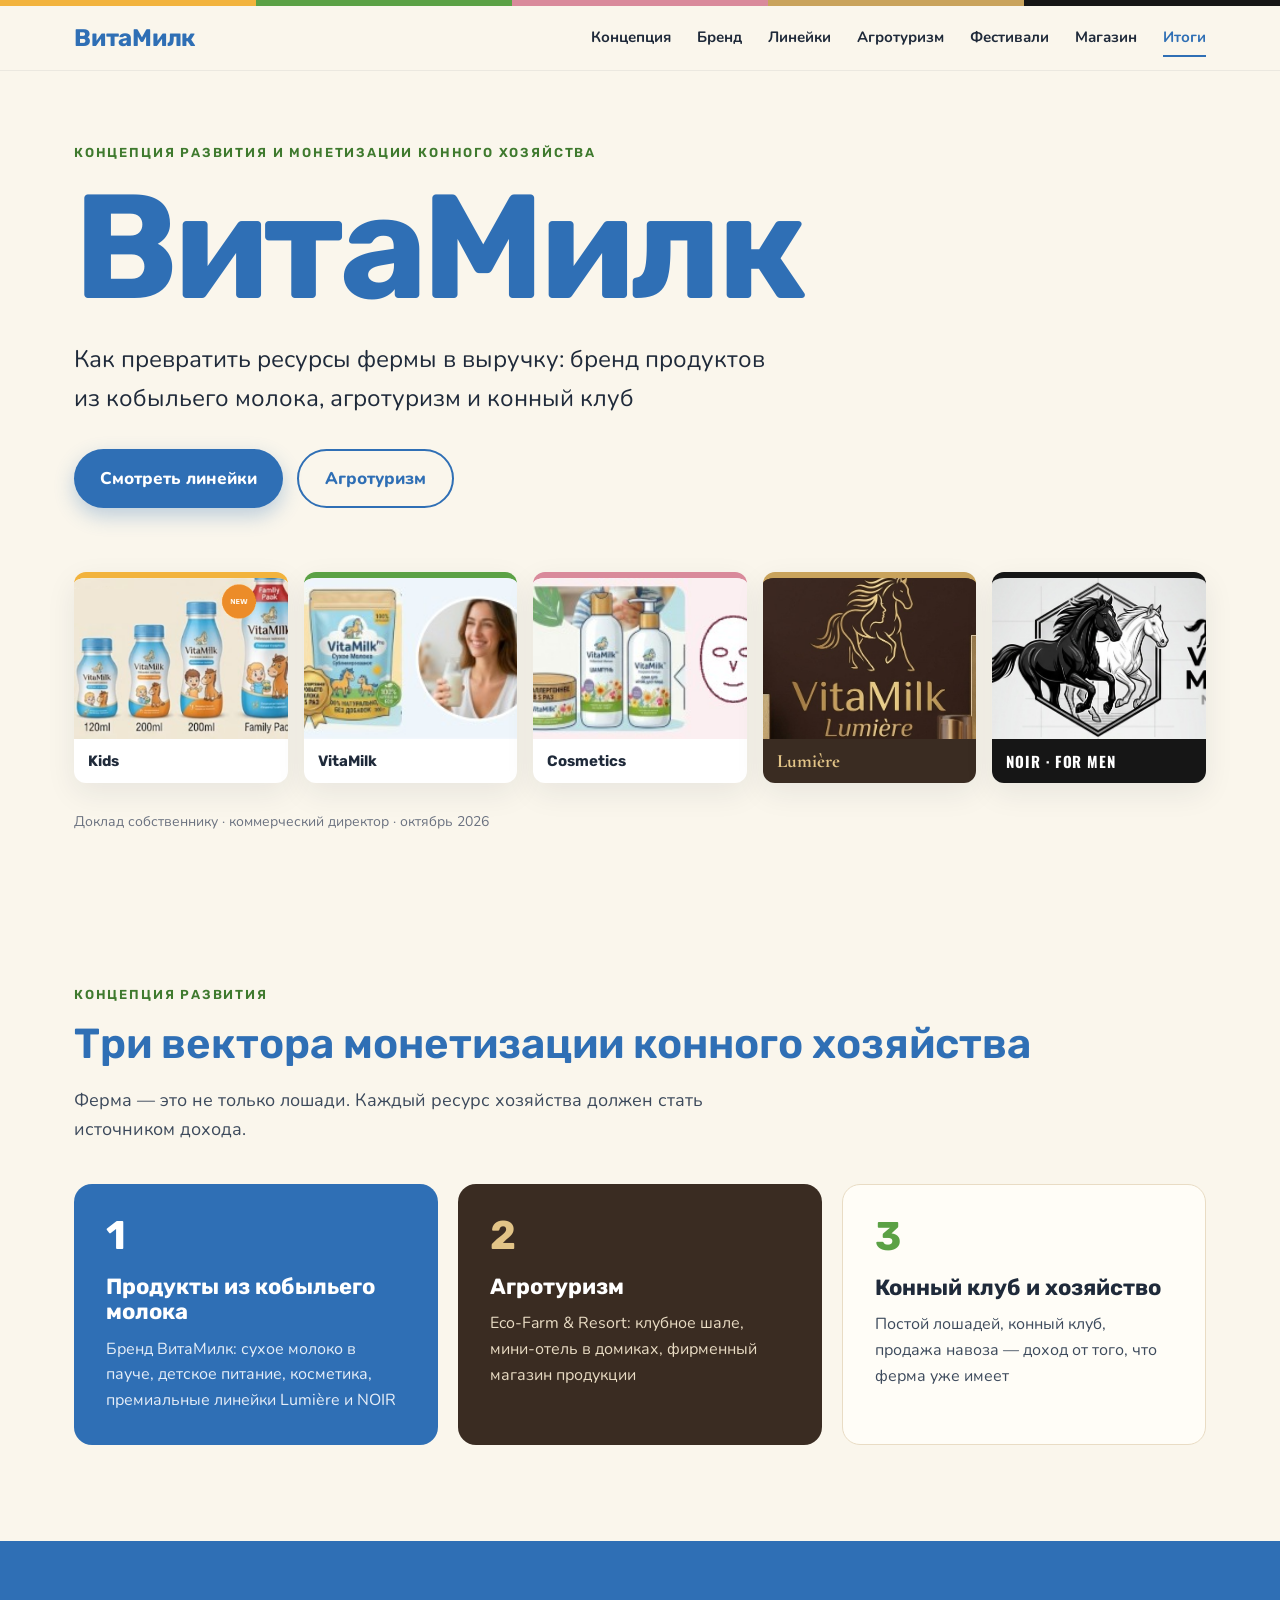
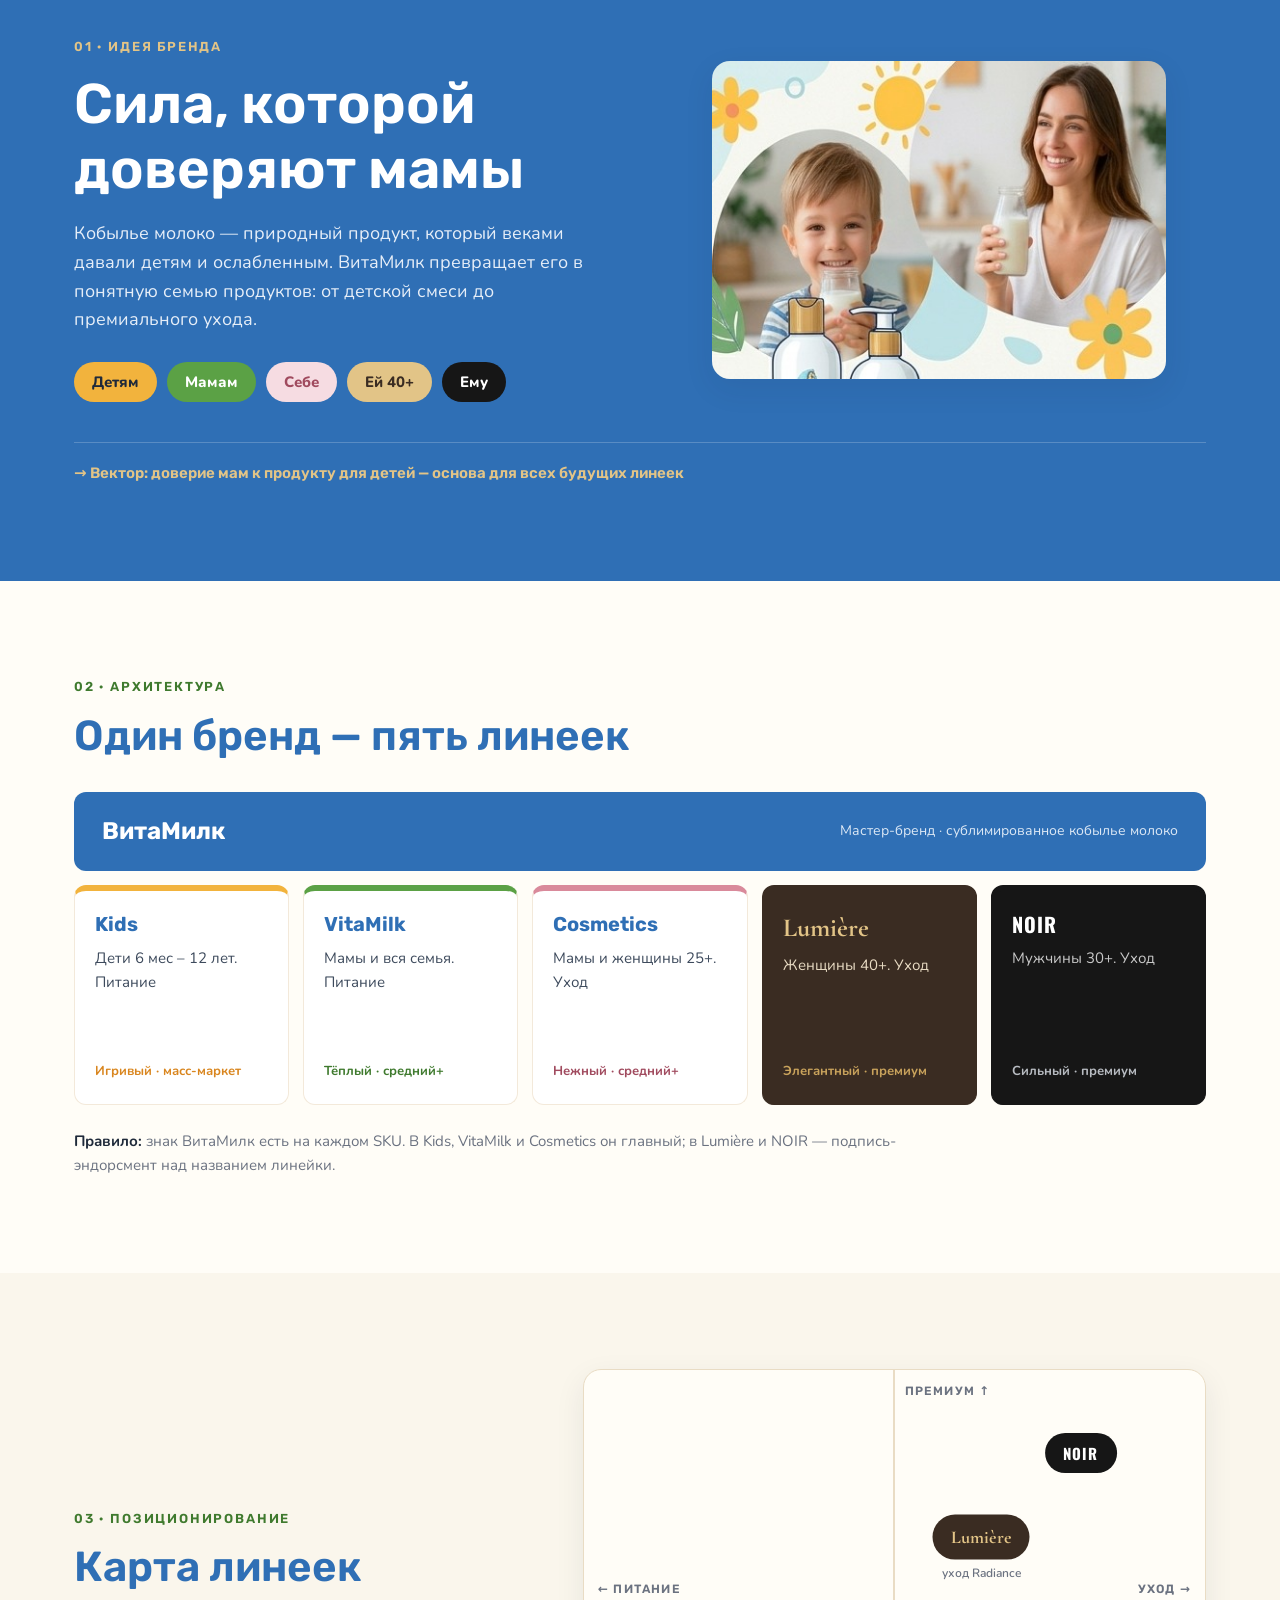
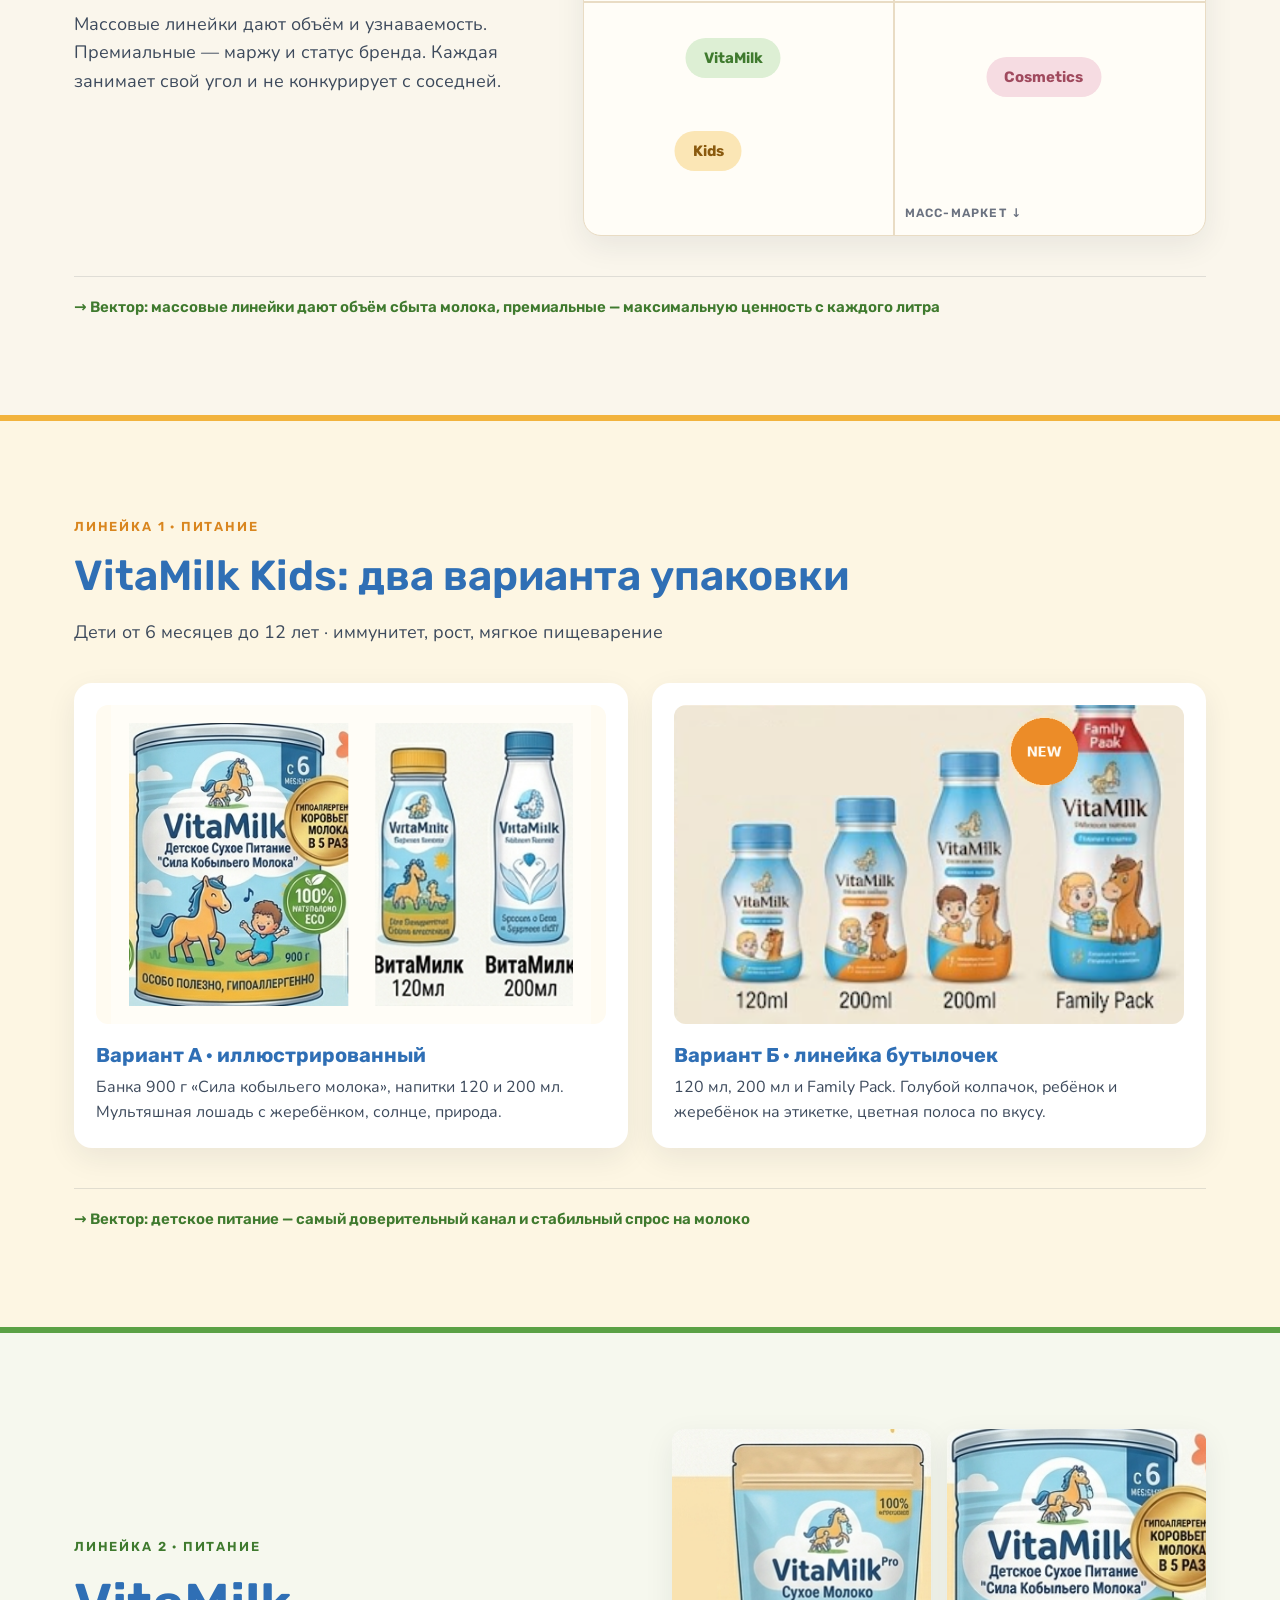
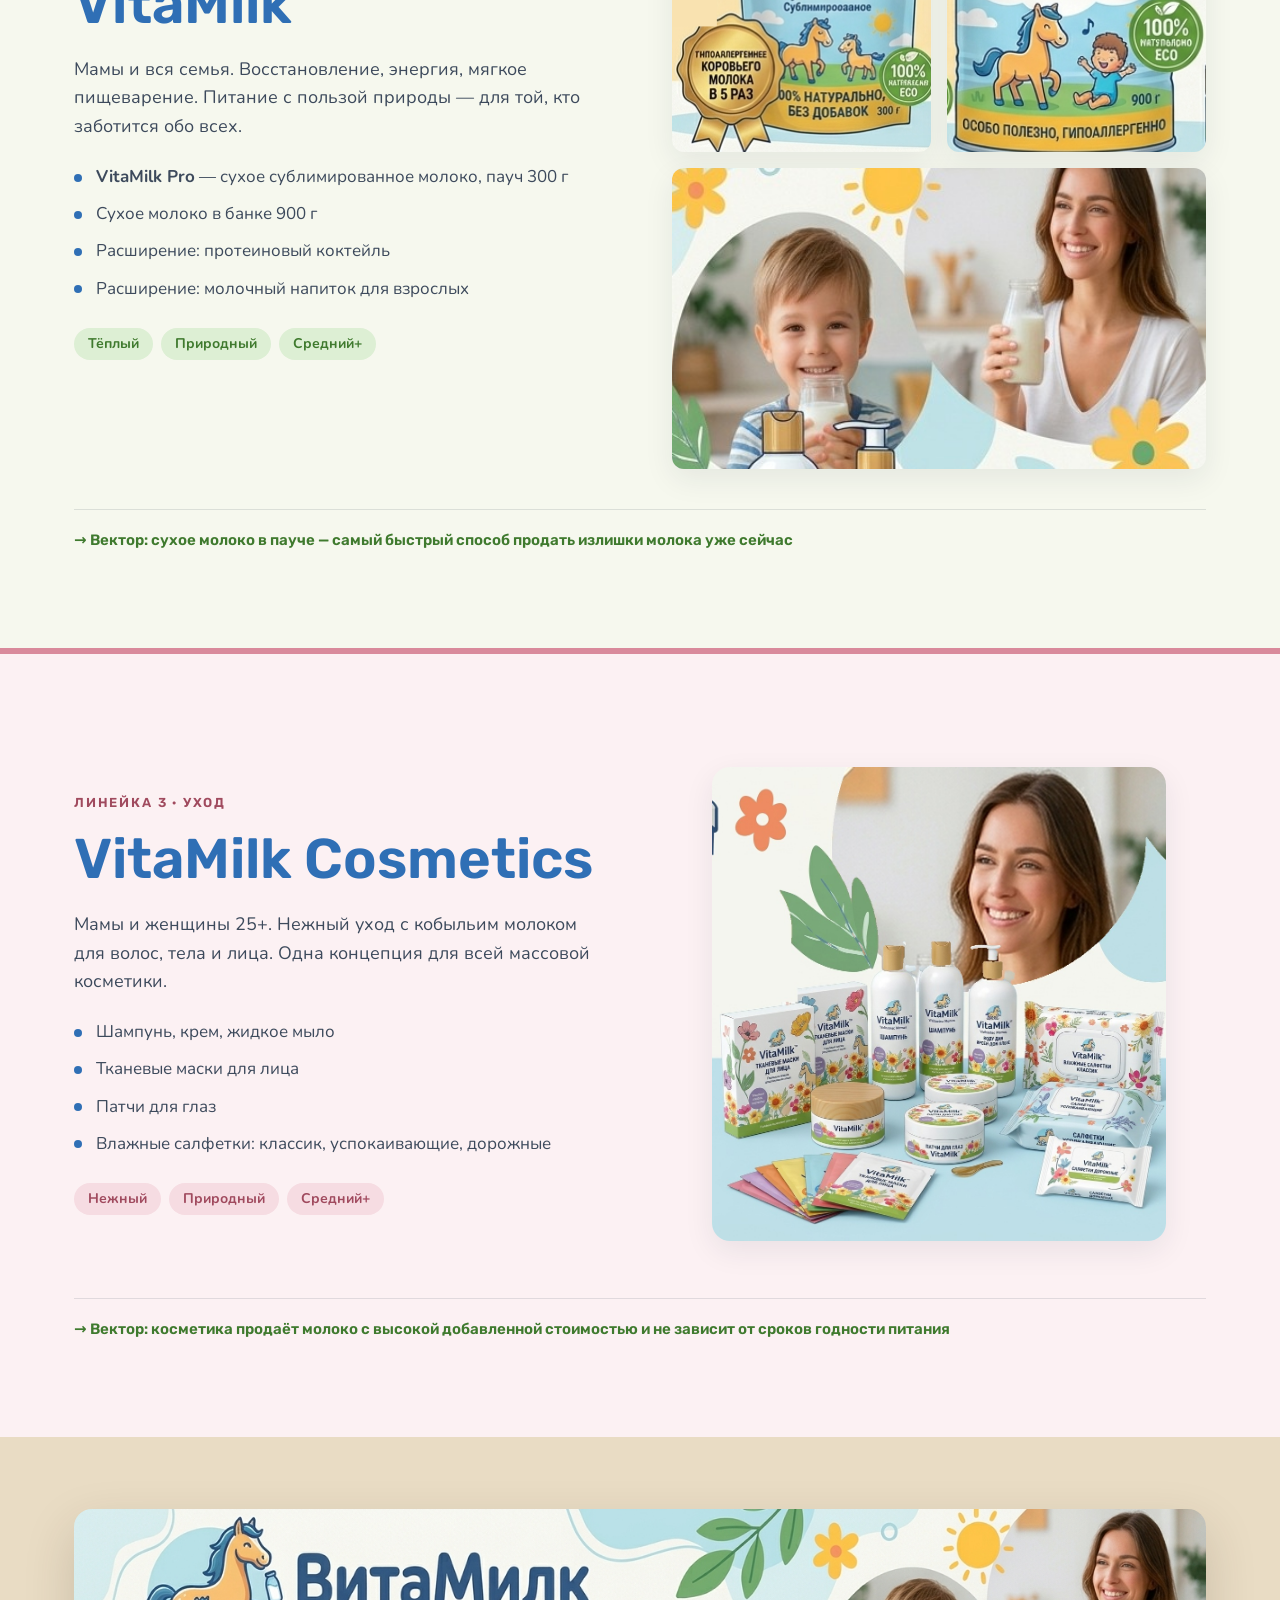
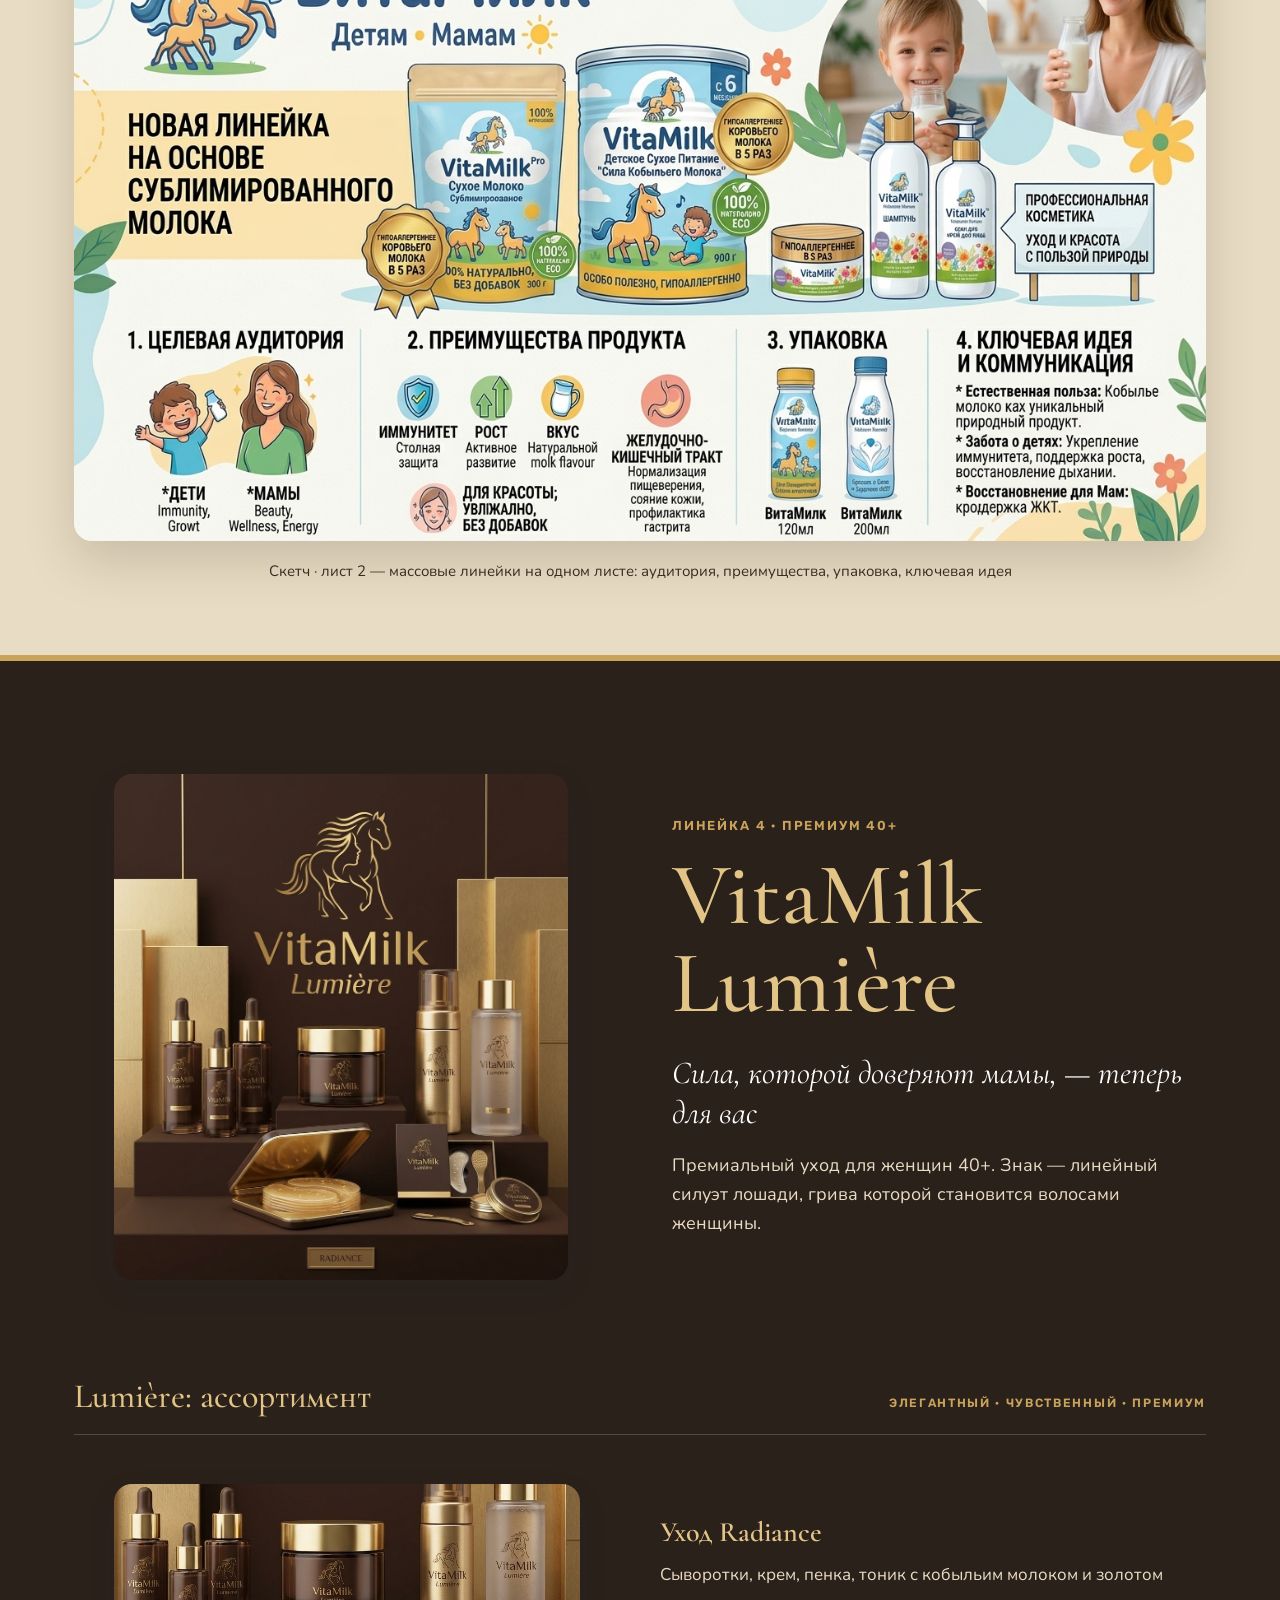
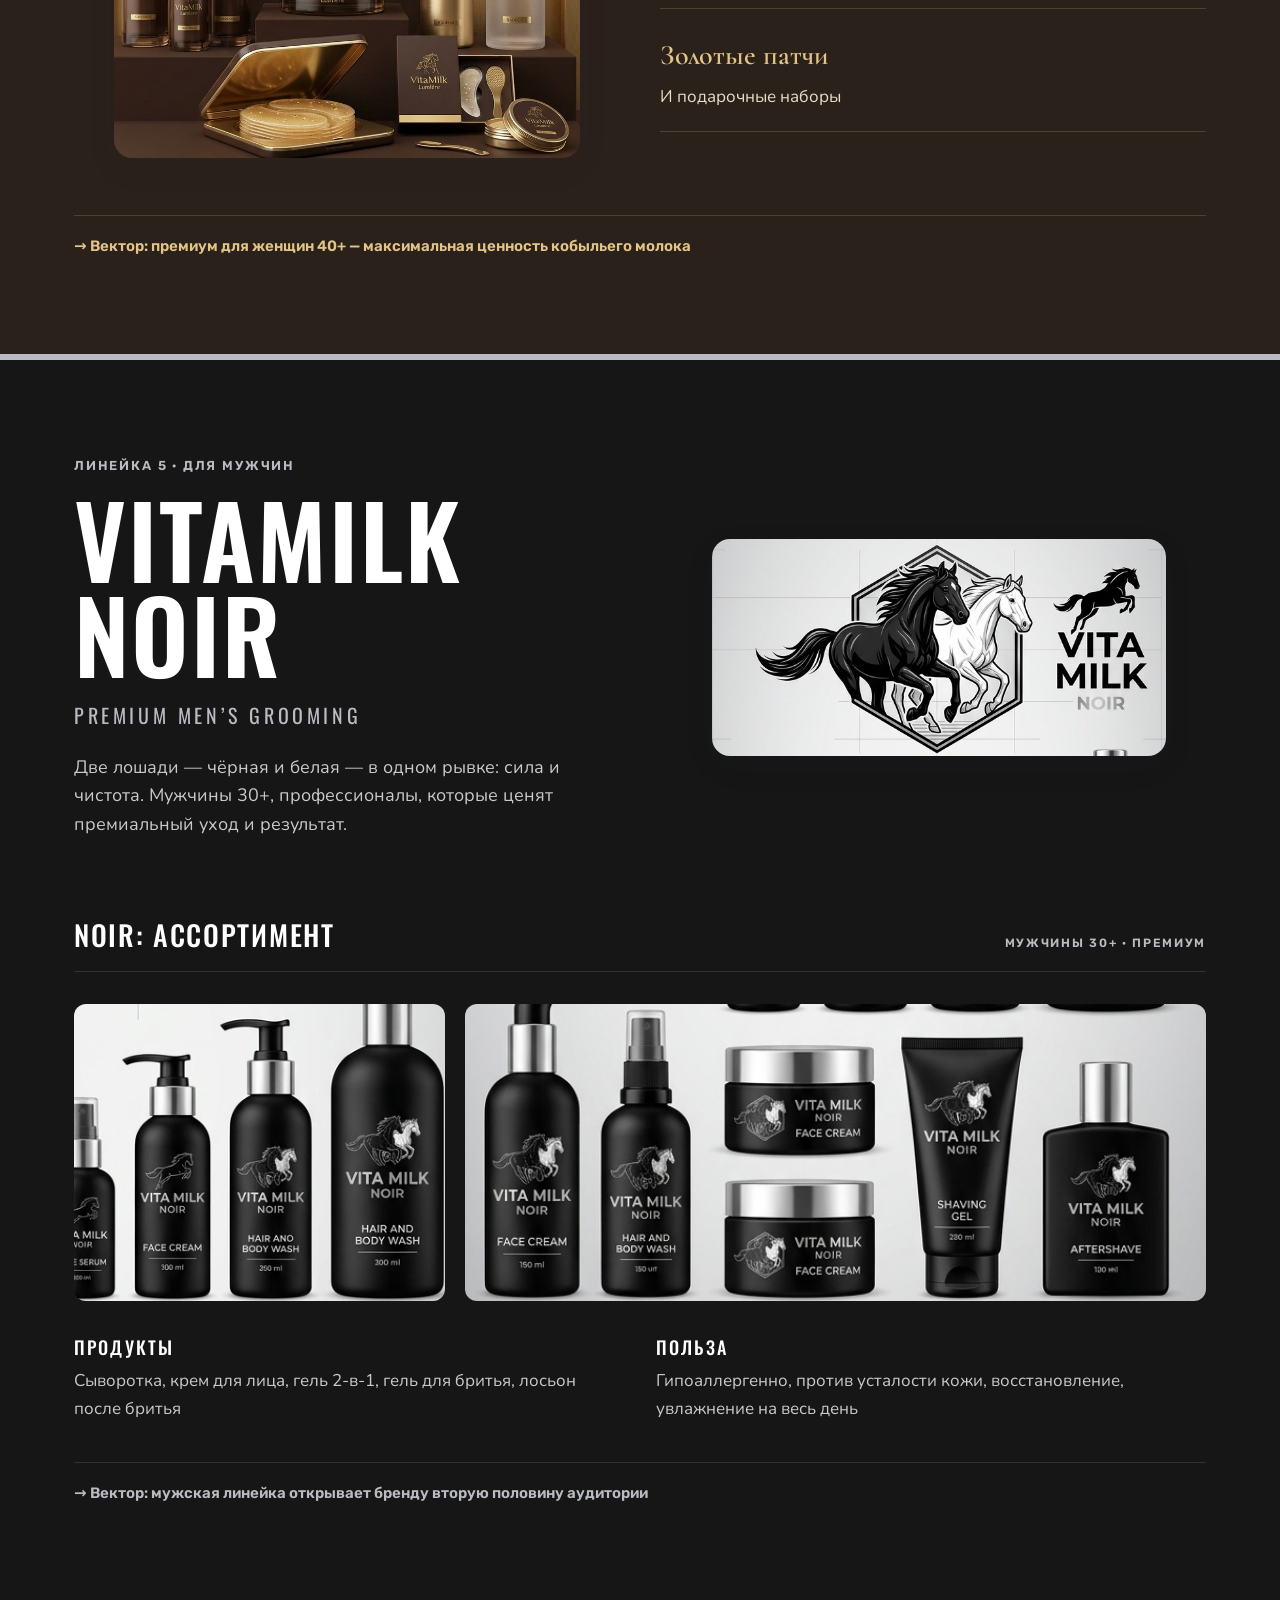
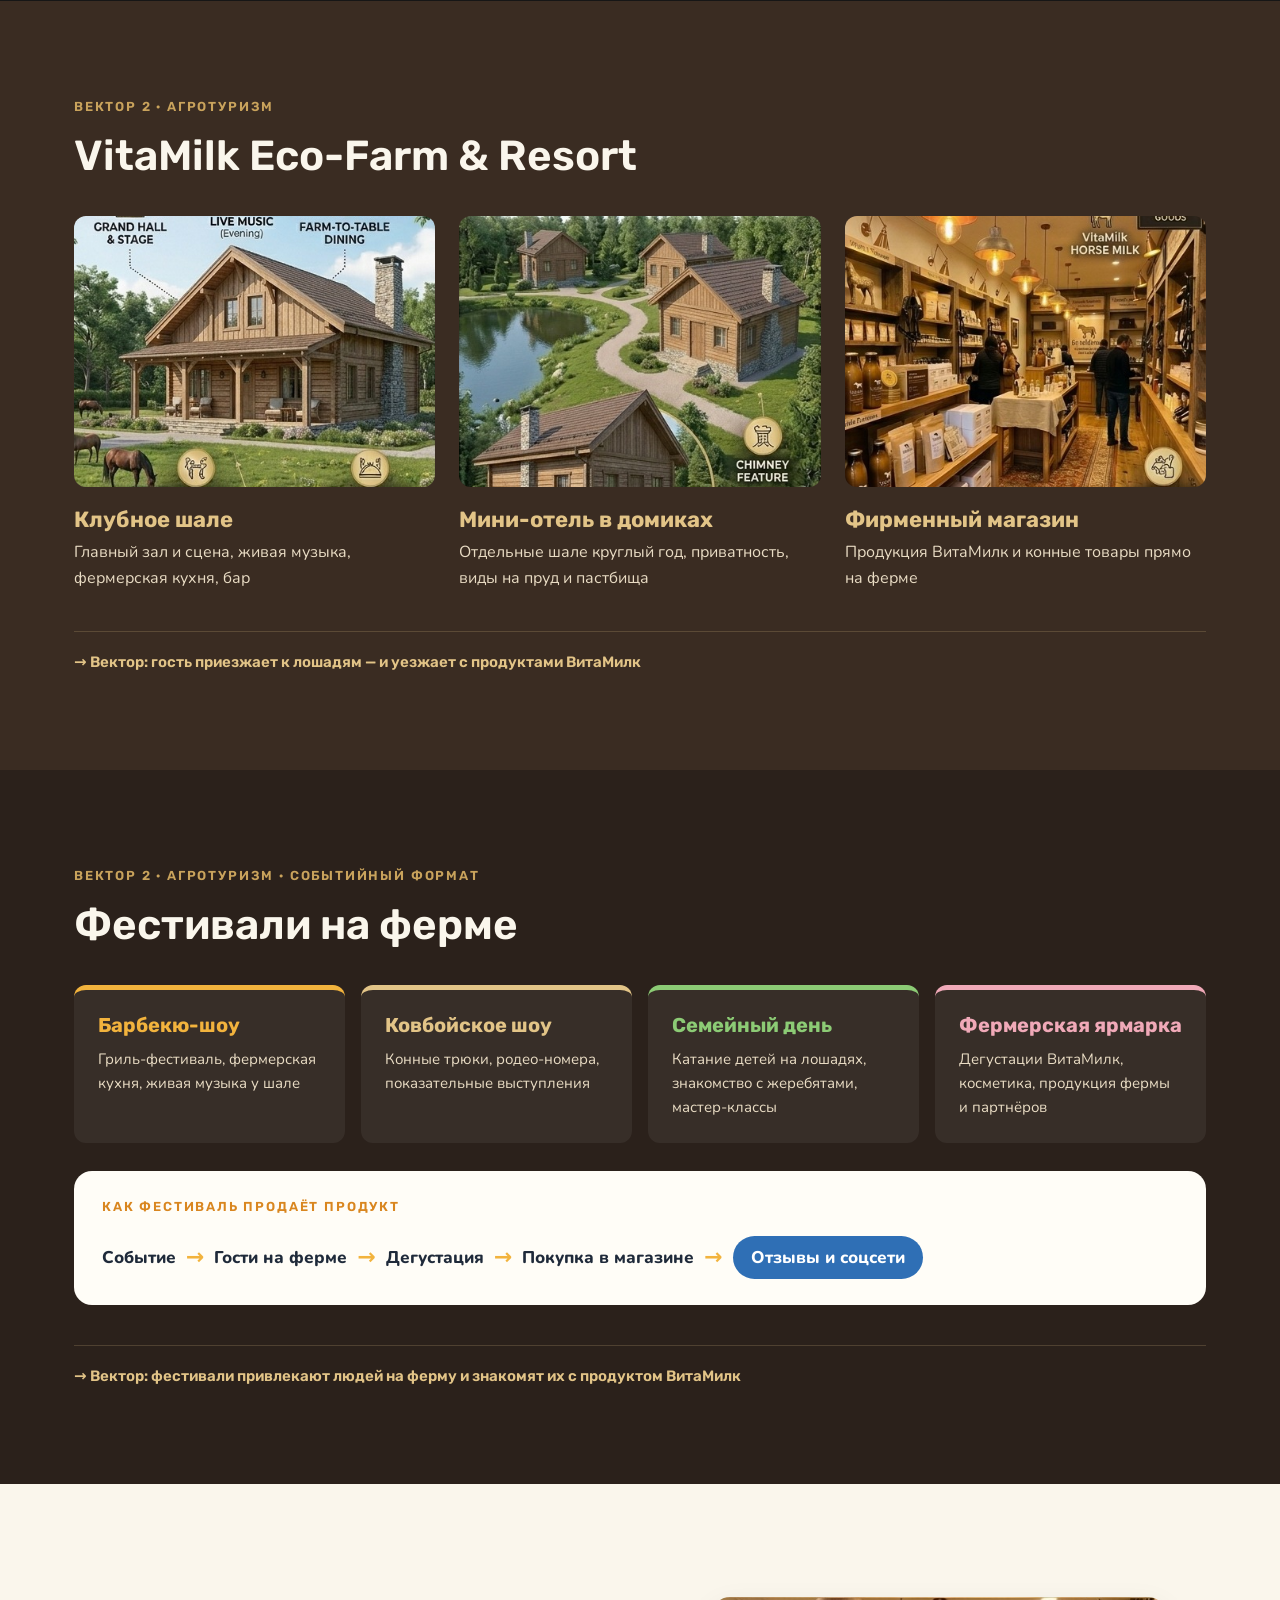
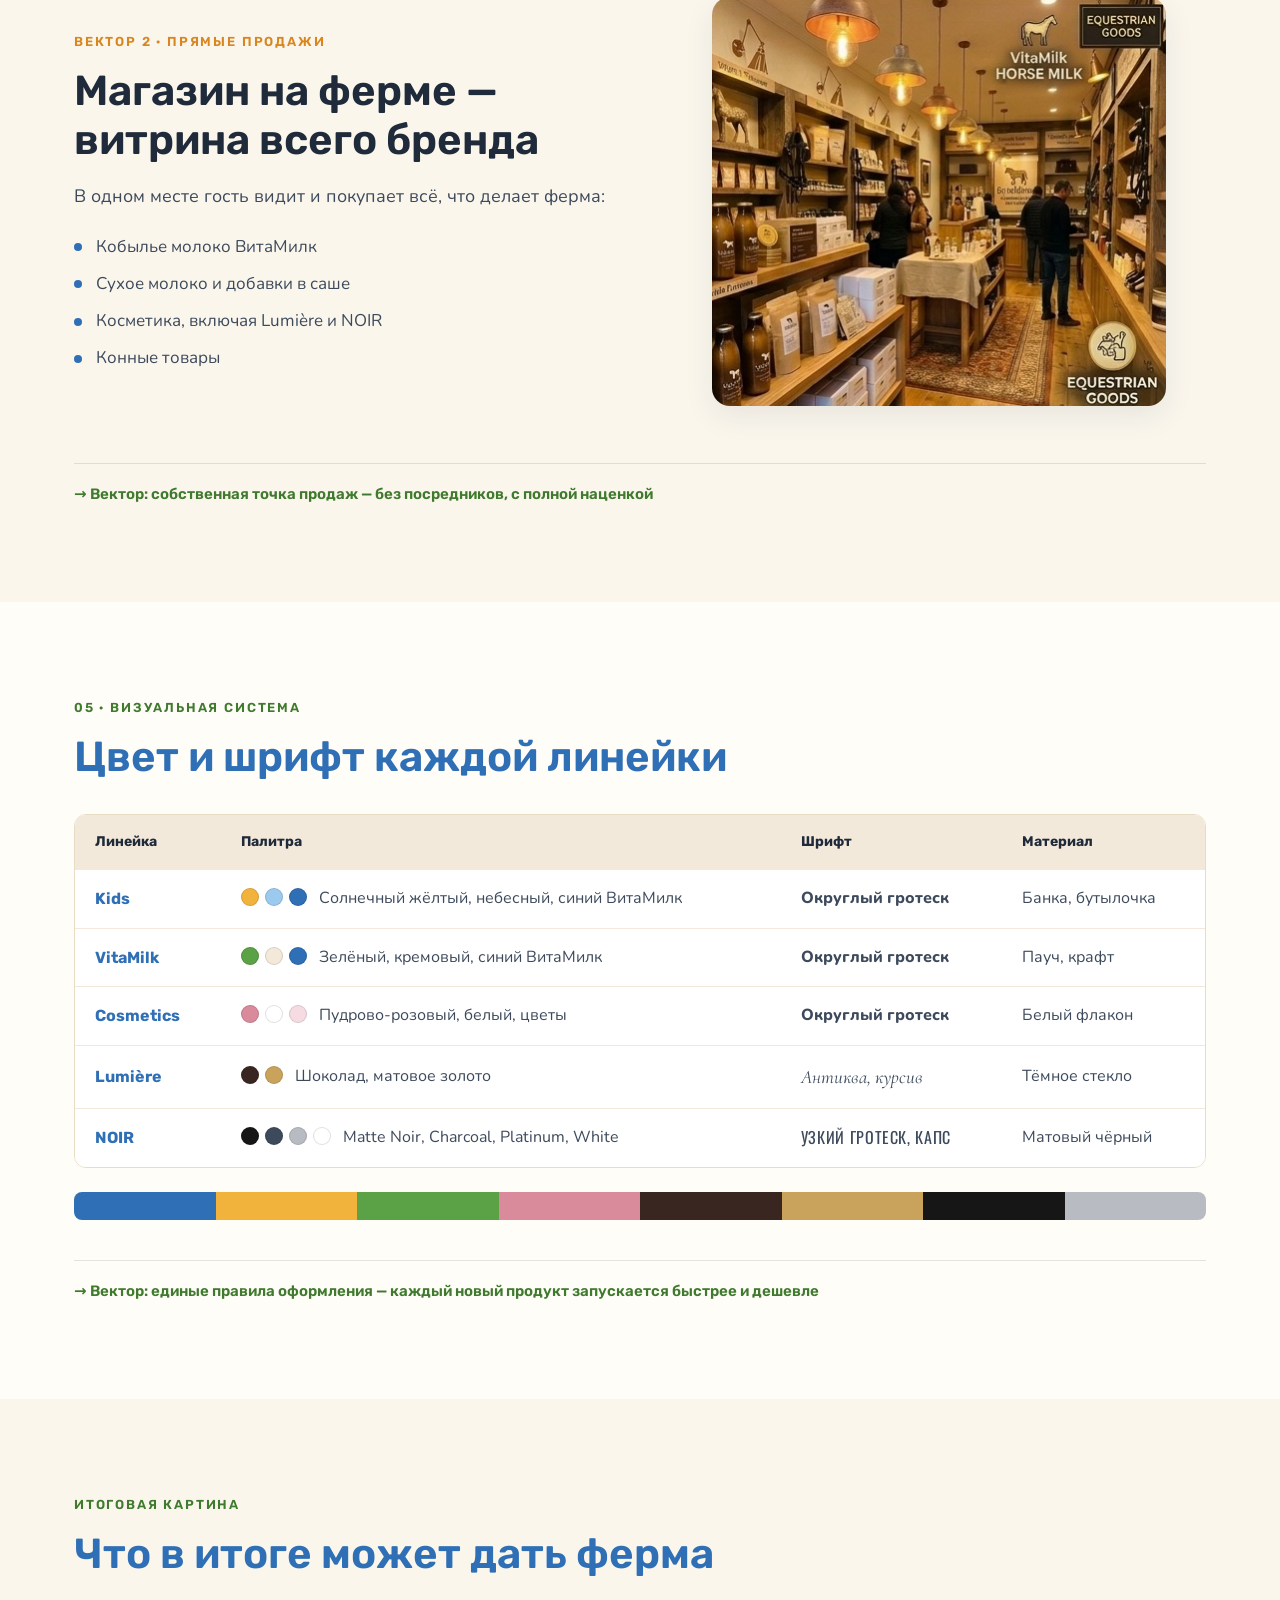
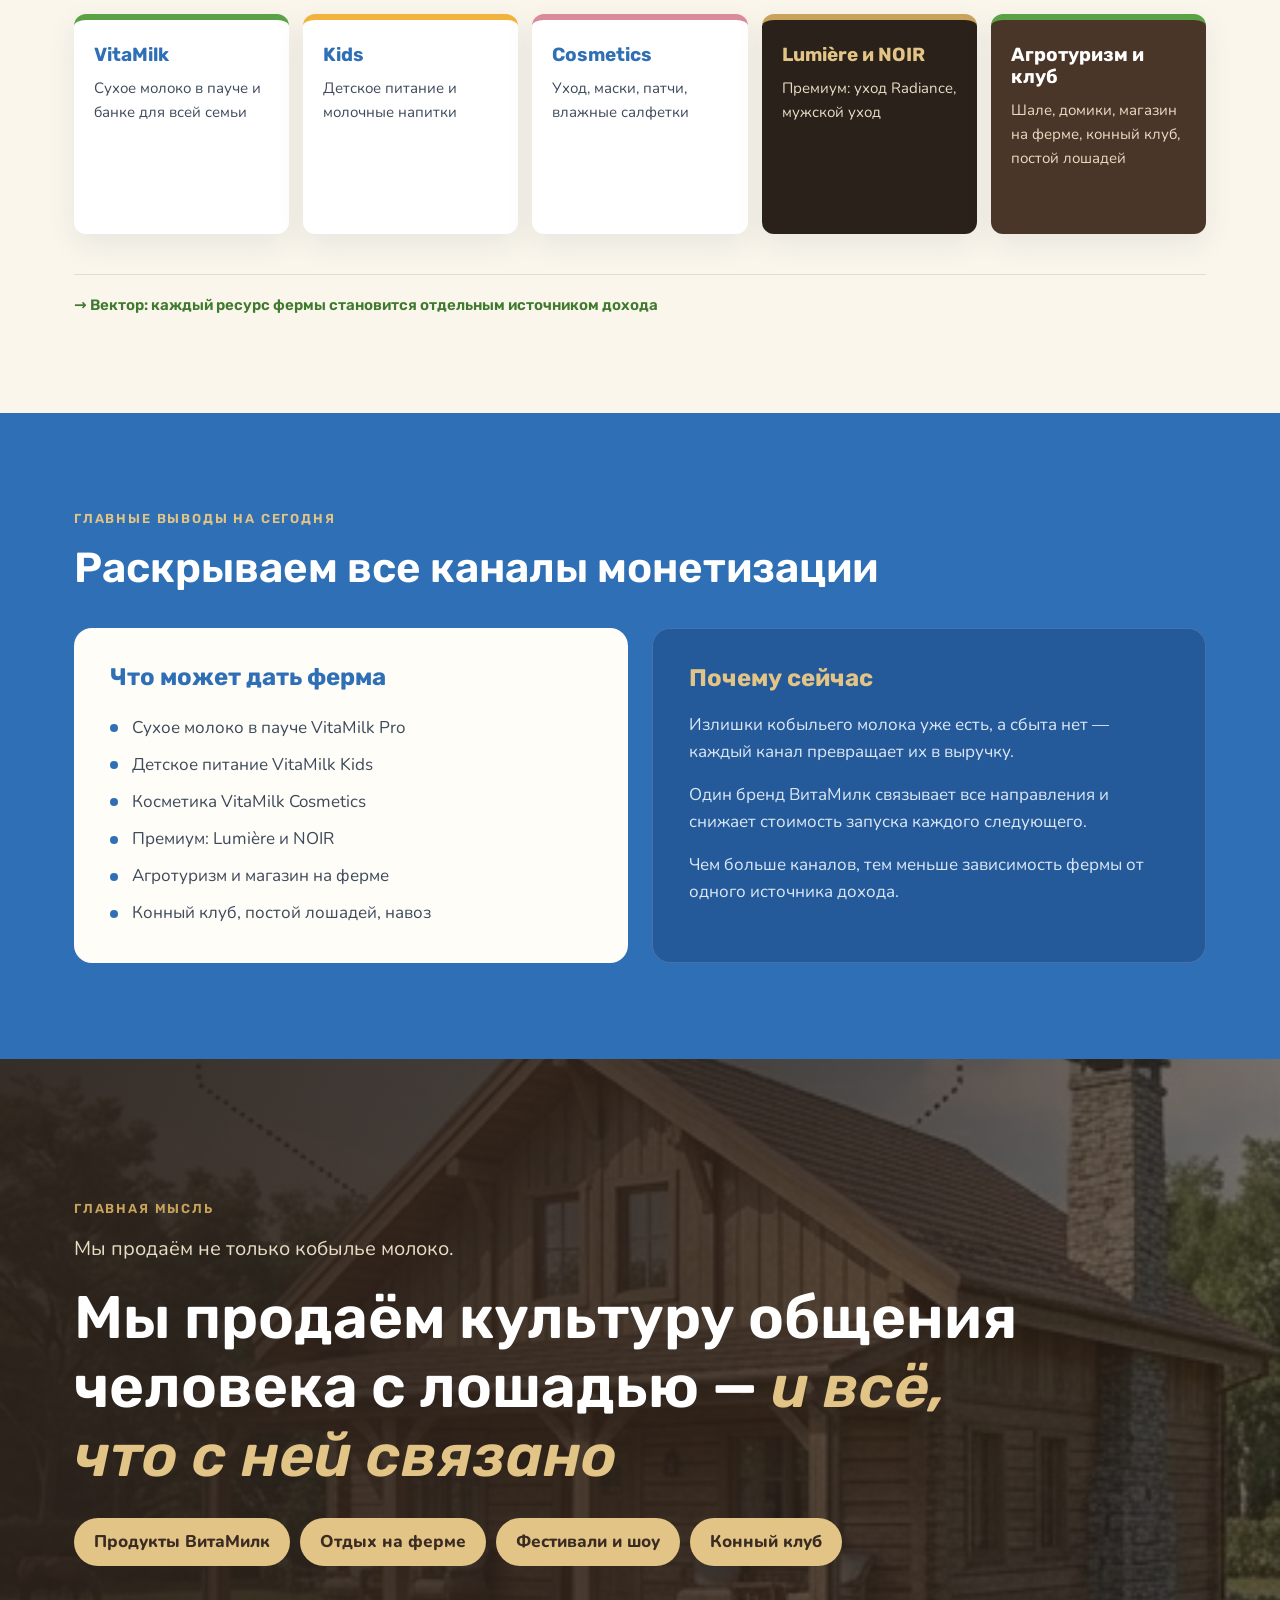
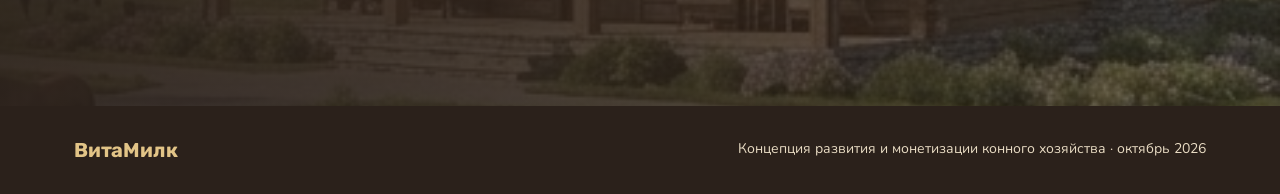
==== commit c89341f3: "Remove food products from the Lumière line Co-Authored-By: Claude Opus 5.5 <noreply@anthropic.com> C" ====
--- a/index.html
+++ b/index.html
@@ -124,7 +124,7 @@
           <h3>Cosmetics</h3><p>Мамы и женщины 25+. Уход</p><small>Нежный · средний+</small>
         </a>
         <a href="#lumiere" class="arch-card arch-card--lumiere">
-          <h3>Lumière</h3><p>Женщины 40+. Десерты и уход</p><small>Элегантный · премиум</small>
+          <h3>Lumière</h3><p>Женщины 40+. Уход</p><small>Элегантный · премиум</small>
         </a>
         <a href="#noir" class="arch-card arch-card--noir">
           <h3>NOIR</h3><p>Мужчины 30+. Уход</p><small>Сильный · премиум</small>
@@ -147,7 +147,7 @@
         <span class="map-axis map-axis--bottom">Масс-маркет ↓</span>
         <span class="map-axis map-axis--left">← Питание</span>
         <span class="map-axis map-axis--right">Уход →</span>
-        <span class="map-dot map-dot--lumiere">Lumière<small>десерты-кремы + уход Radiance</small></span>
+        <span class="map-dot map-dot--lumiere">Lumière<small>уход Radiance</small></span>
         <span class="map-dot map-dot--noir">NOIR</span>
         <span class="map-dot map-dot--vitamilk">VitaMilk</span>
         <span class="map-dot map-dot--cosmetics">Cosmetics</span>
@@ -244,7 +244,7 @@
         <p class="eyebrow eyebrow--gold">Линейка 4 · Премиум 40+</p>
         <h2 class="lumiere-title">VitaMilk<br>Lumière</h2>
         <p class="lumiere-tagline">Сила, которой доверяют мамы, — теперь для вас</p>
-        <p class="lead lead--cream">Красота изнутри и снаружи для женщин 40+. Знак — линейный силуэт лошади, грива которой становится волосами женщины.</p>
+        <p class="lead lead--cream">Премиальный уход для женщин 40+. Знак — линейный силуэт лошади, грива которой становится волосами женщины.</p>
       </div>
       <figure class="split-media reveal">
         <img class="rounded" src="assets/img/lumiere-hero.jpg" alt="VitaMilk Lumière: тёмное стекло и золотые крышки">
@@ -259,7 +259,6 @@
       <div class="split split--tight">
         <figure class="split-media reveal"><img class="rounded" src="assets/img/lumiere-range.jpg" alt="Ассортимент Lumière: сыворотки, крема, патчи"></figure>
         <dl class="range-list">
-          <div><dt>Десерты-кремы</dt><dd>Творожные десерты с коллагеном к кофе, 100 г, 4 вкуса</dd></div>
           <div><dt>Уход Radiance</dt><dd>Сыворотки, крем, пенка, тоник с кобыльим молоком и золотом</dd></div>
           <div><dt>Золотые патчи</dt><dd>И подарочные наборы</dd></div>
         </dl>
@@ -426,7 +425,7 @@
         <article class="outcome outcome--green"><h3>VitaMilk</h3><p>Сухое молоко в пауче и банке для всей семьи</p></article>
         <article class="outcome outcome--yellow"><h3>Kids</h3><p>Детское питание и молочные напитки</p></article>
         <article class="outcome outcome--pink"><h3>Cosmetics</h3><p>Уход, маски, патчи, влажные салфетки</p></article>
-        <article class="outcome outcome--dark"><h3>Lumière и NOIR</h3><p>Премиум: десерты, Radiance, мужской уход</p></article>
+        <article class="outcome outcome--dark"><h3>Lumière и NOIR</h3><p>Премиум: уход Radiance, мужской уход</p></article>
         <article class="outcome outcome--brown"><h3>Агротуризм и клуб</h3><p>Шале, домики, магазин на ферме, конный клуб, постой лошадей</p></article>
       </div>
       <p class="vector-note">Вектор: каждый ресурс фермы становится отдельным источником дохода</p>
--- a/styles.css
+++ b/styles.css
@@ -272,7 +272,7 @@
   white-space: nowrap;
 }
 .map-dot small { display: block; position: absolute; left: 50%; top: calc(100% + 4px); transform: translateX(-50%); font-family: var(--font); font-weight: 600; font-size: 12px; color: var(--muted); }
-.map-dot--lumiere { left: 50%; top: 24%; background: var(--choc); color: var(--gold-light); font-family: var(--font-serif); font-size: 18px; }
+.map-dot--lumiere { left: 64%; top: 36%; background: var(--choc); color: var(--gold-light); font-family: var(--font-serif); font-size: 18px; }
 .map-dot--noir { left: 80%; top: 18%; background: var(--noir); color: #fff; font-family: var(--font-cond); letter-spacing: .08em; }
 .map-dot--vitamilk { left: 24%; top: 62%; background: var(--green-soft); color: var(--green-dark); }
 .map-dot--cosmetics { left: 74%; top: 66%; background: var(--pink-soft); color: var(--rose-dark); }
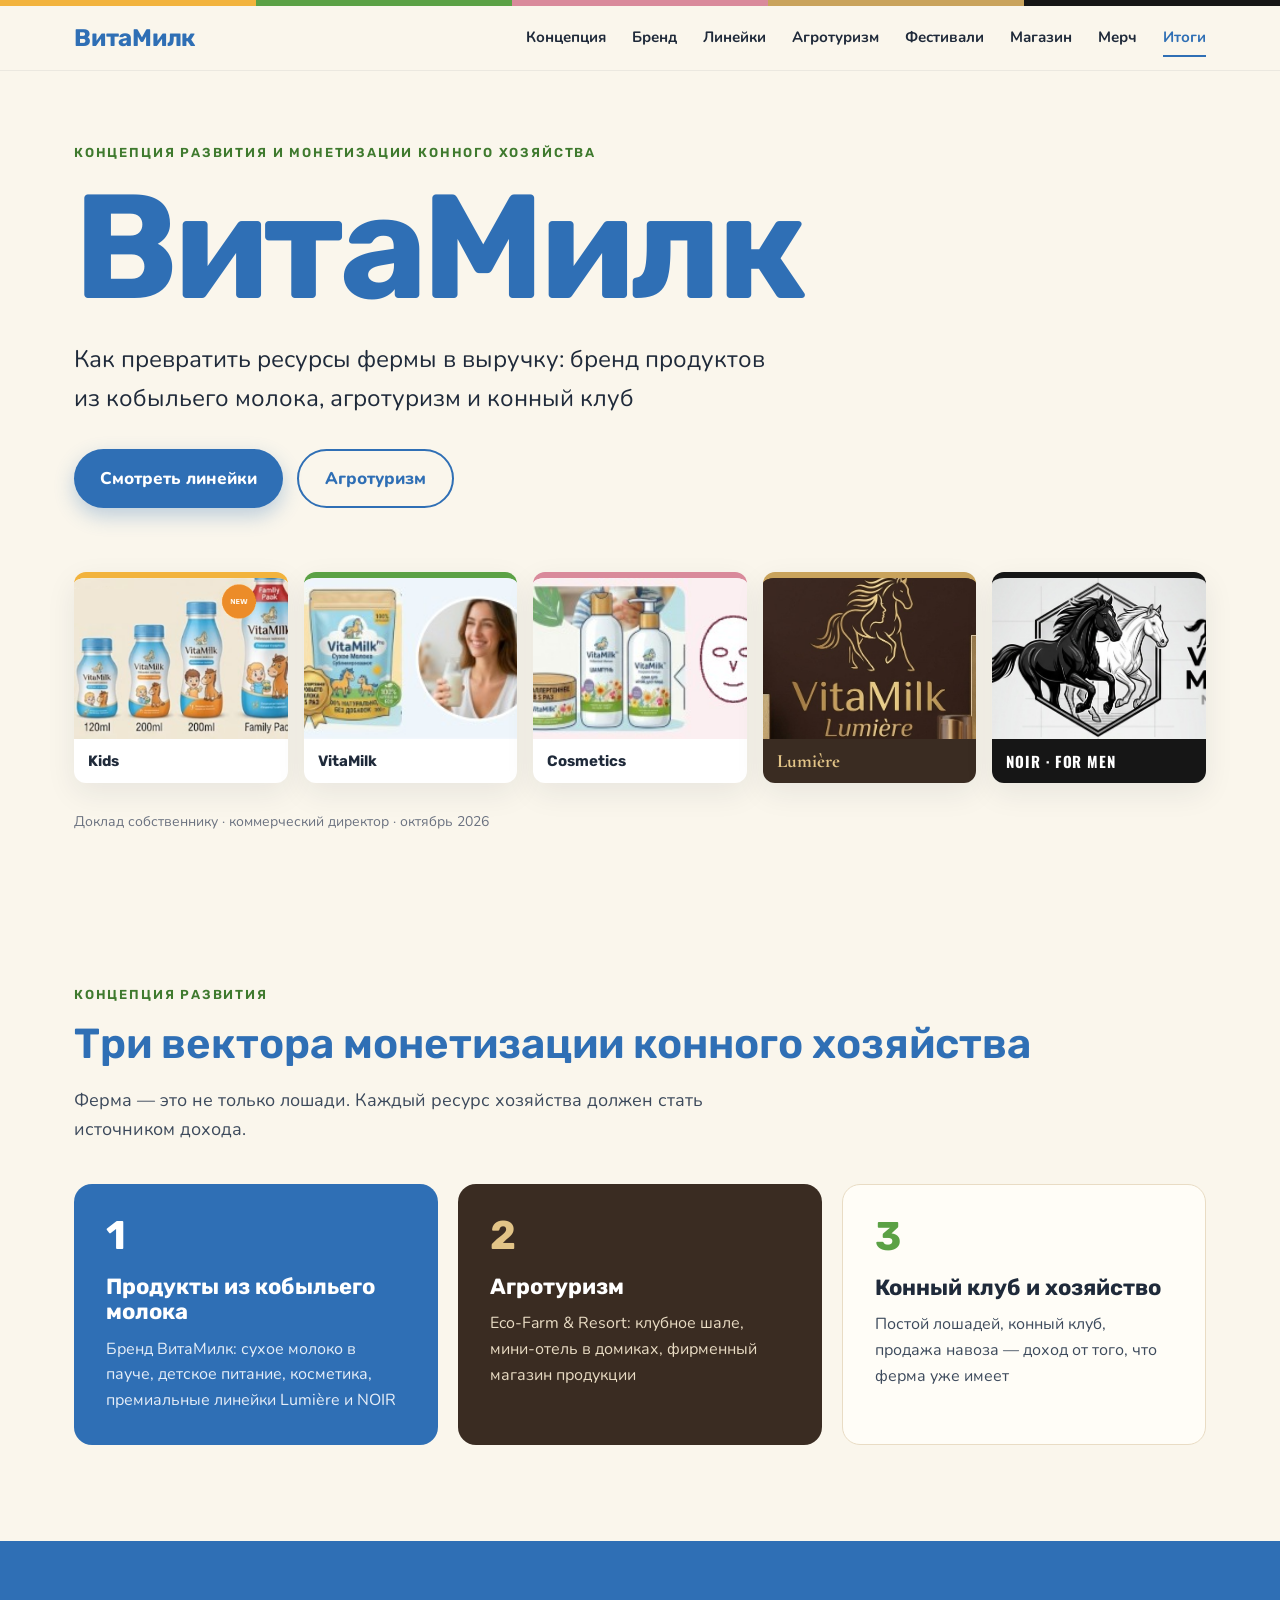
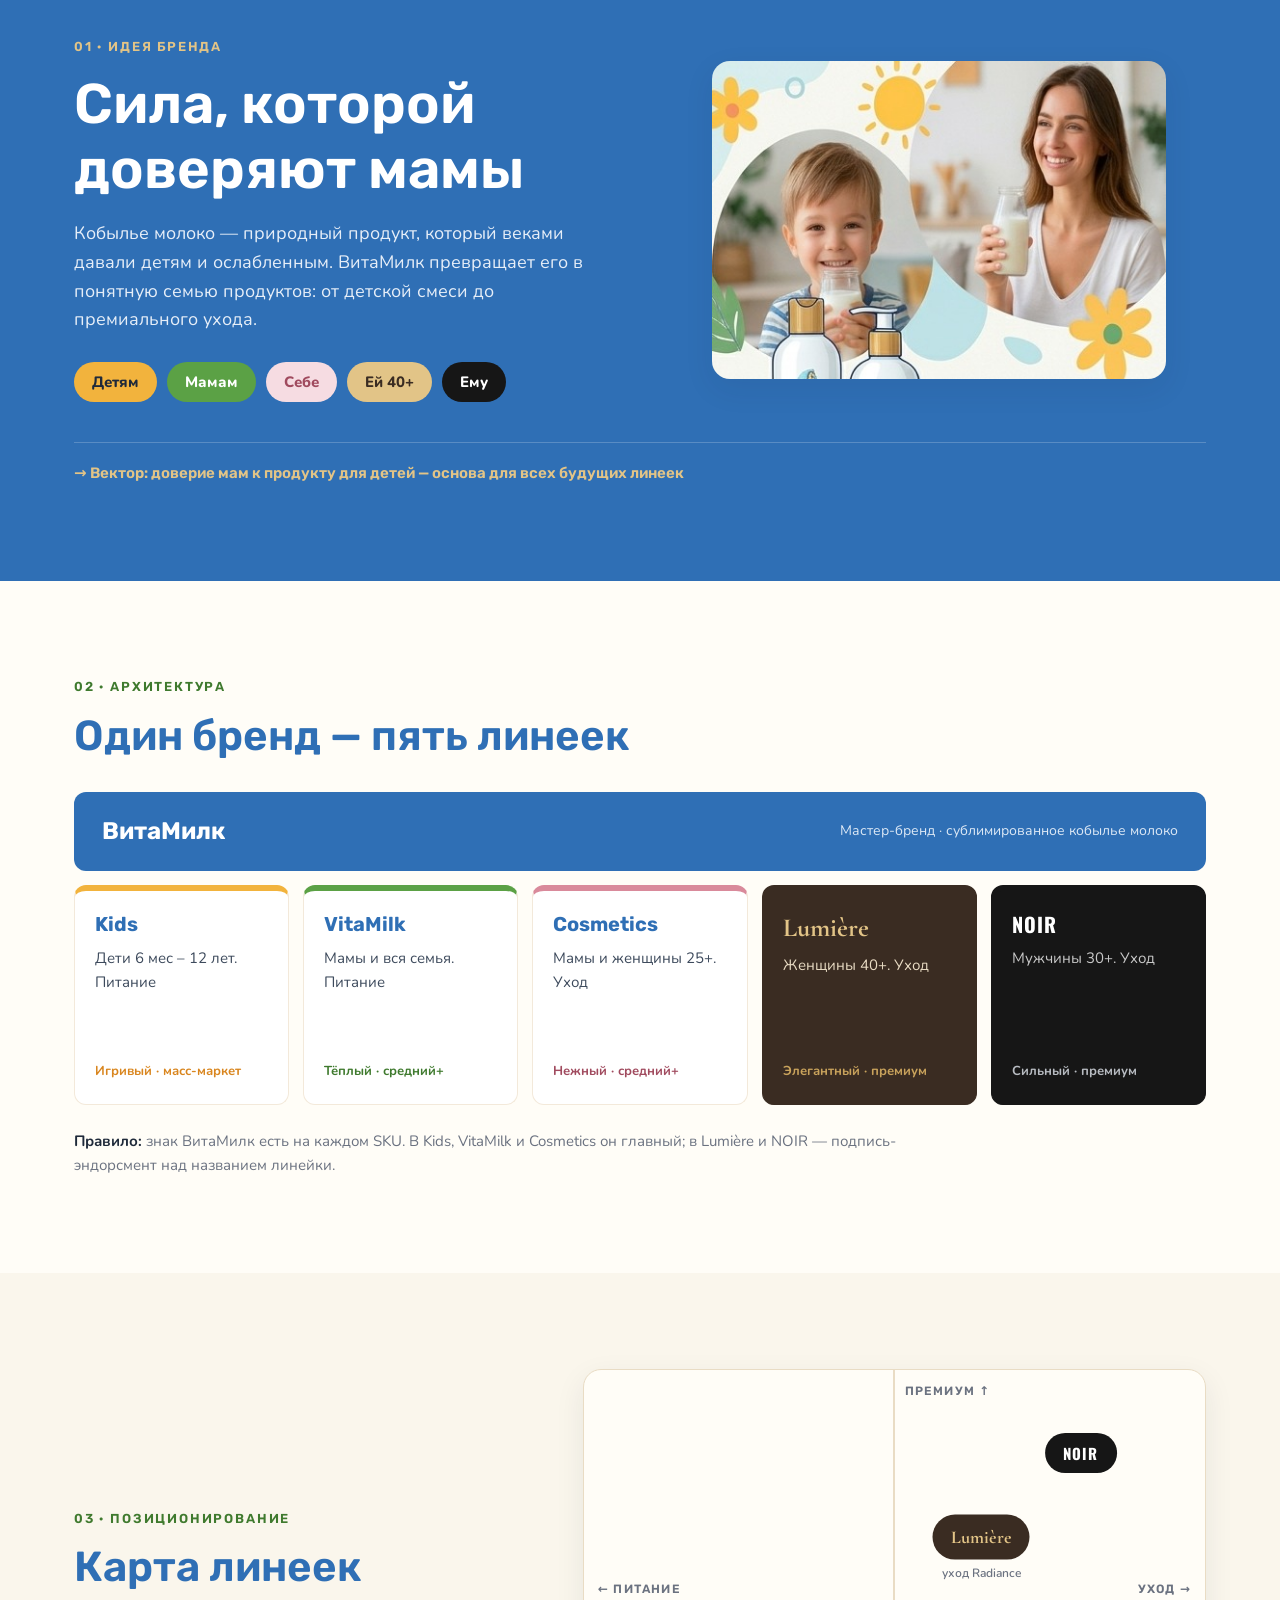
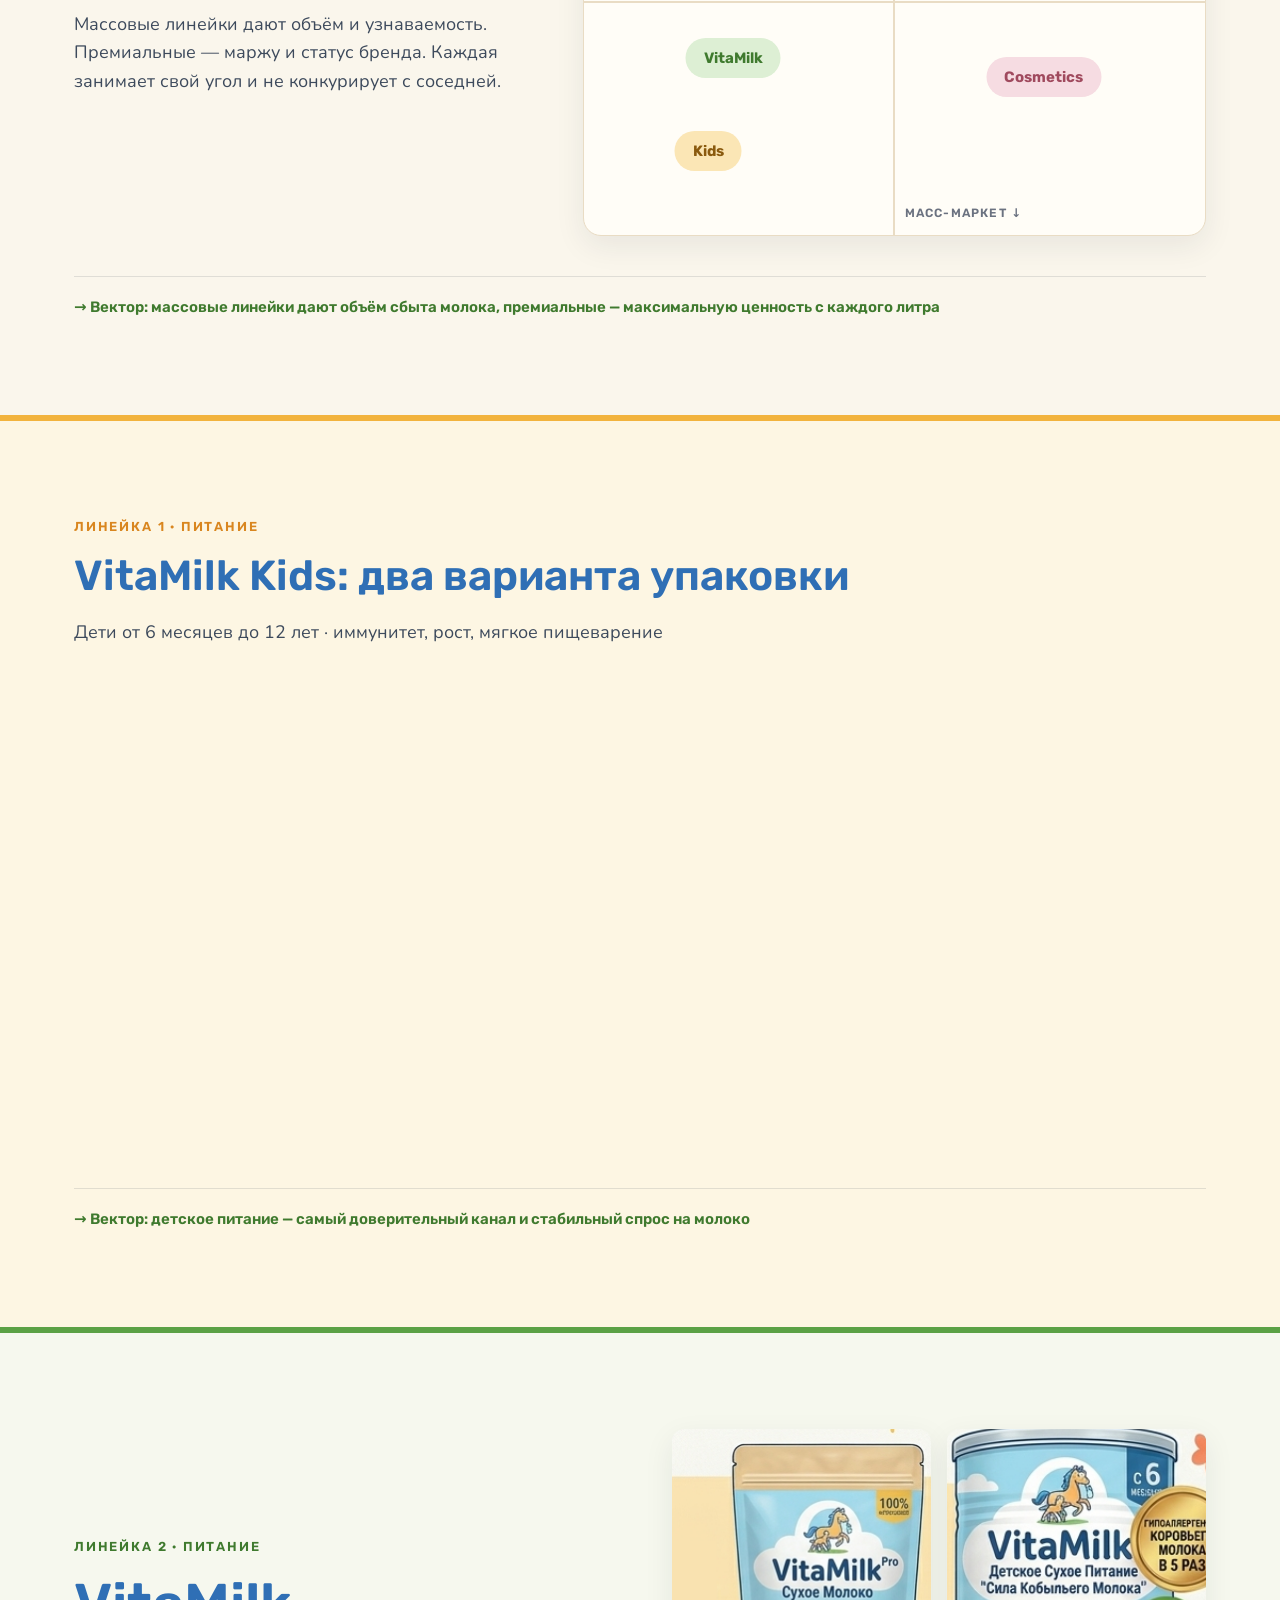
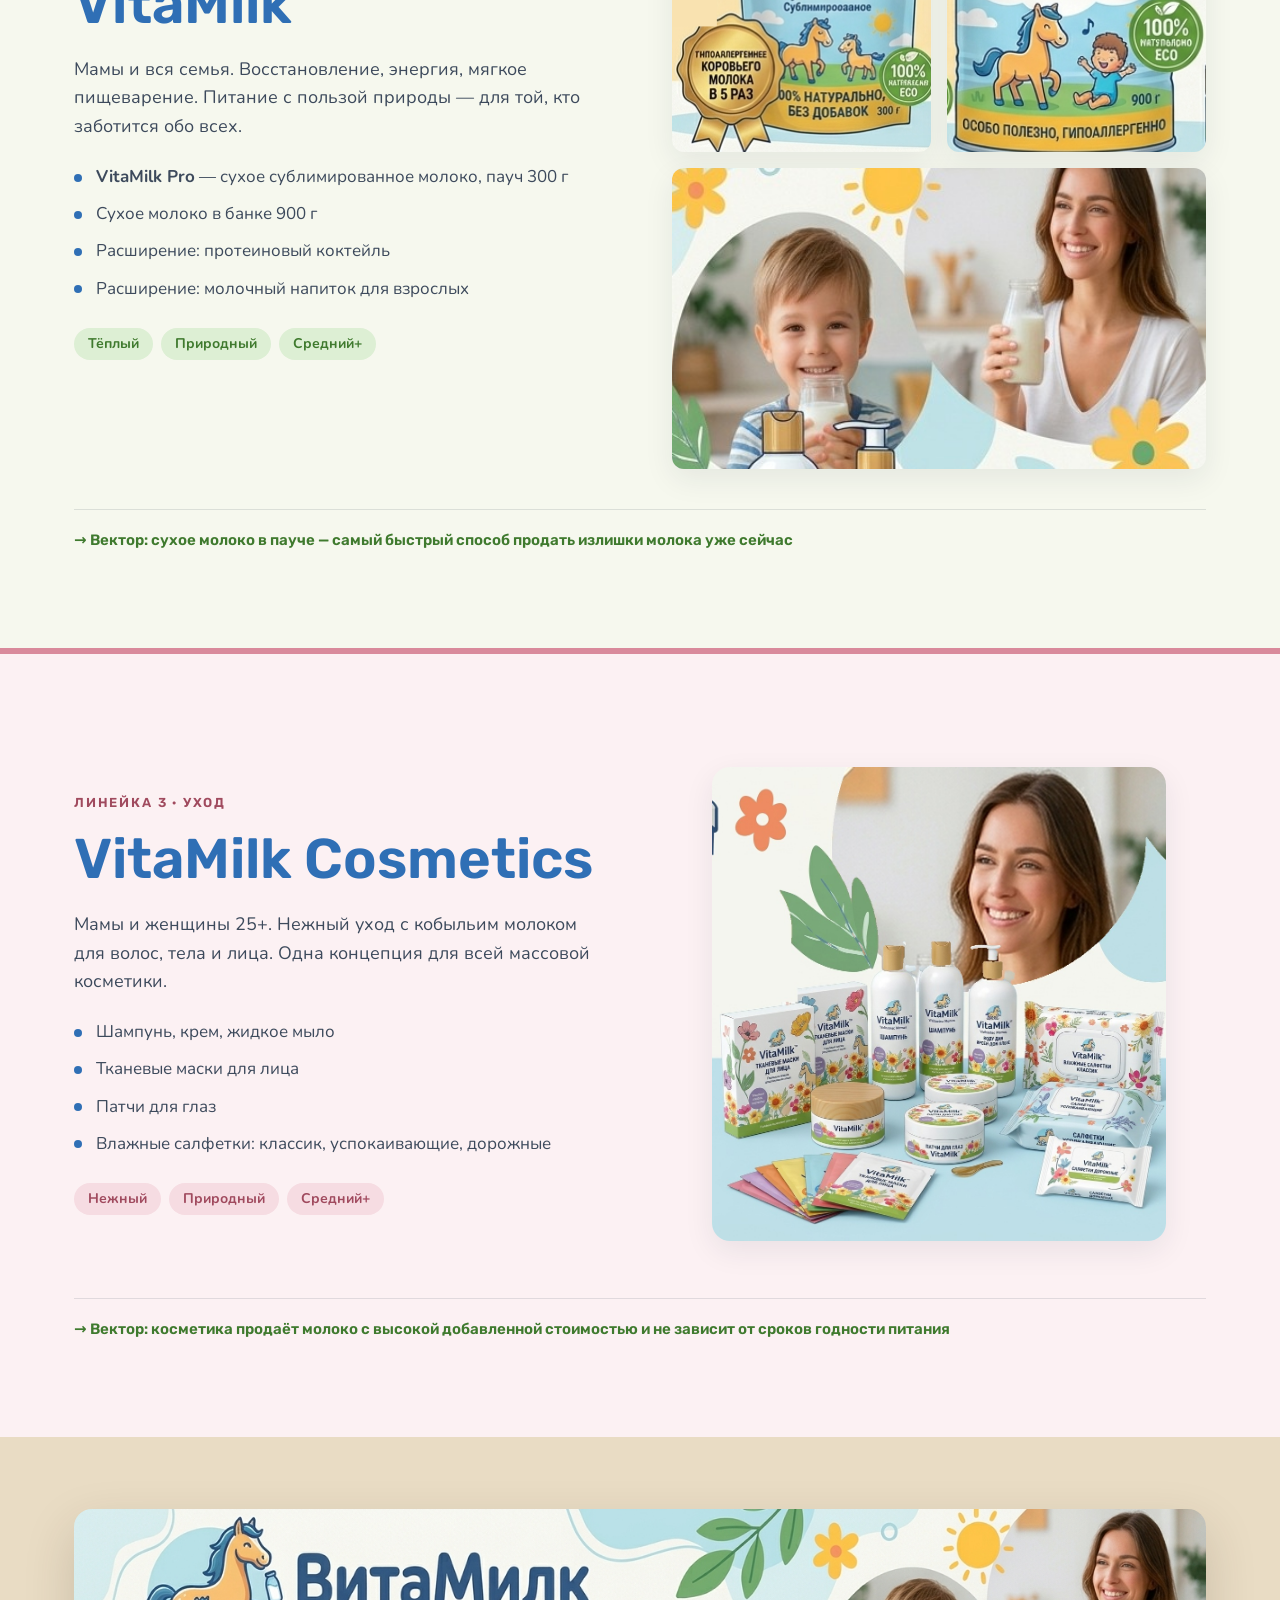
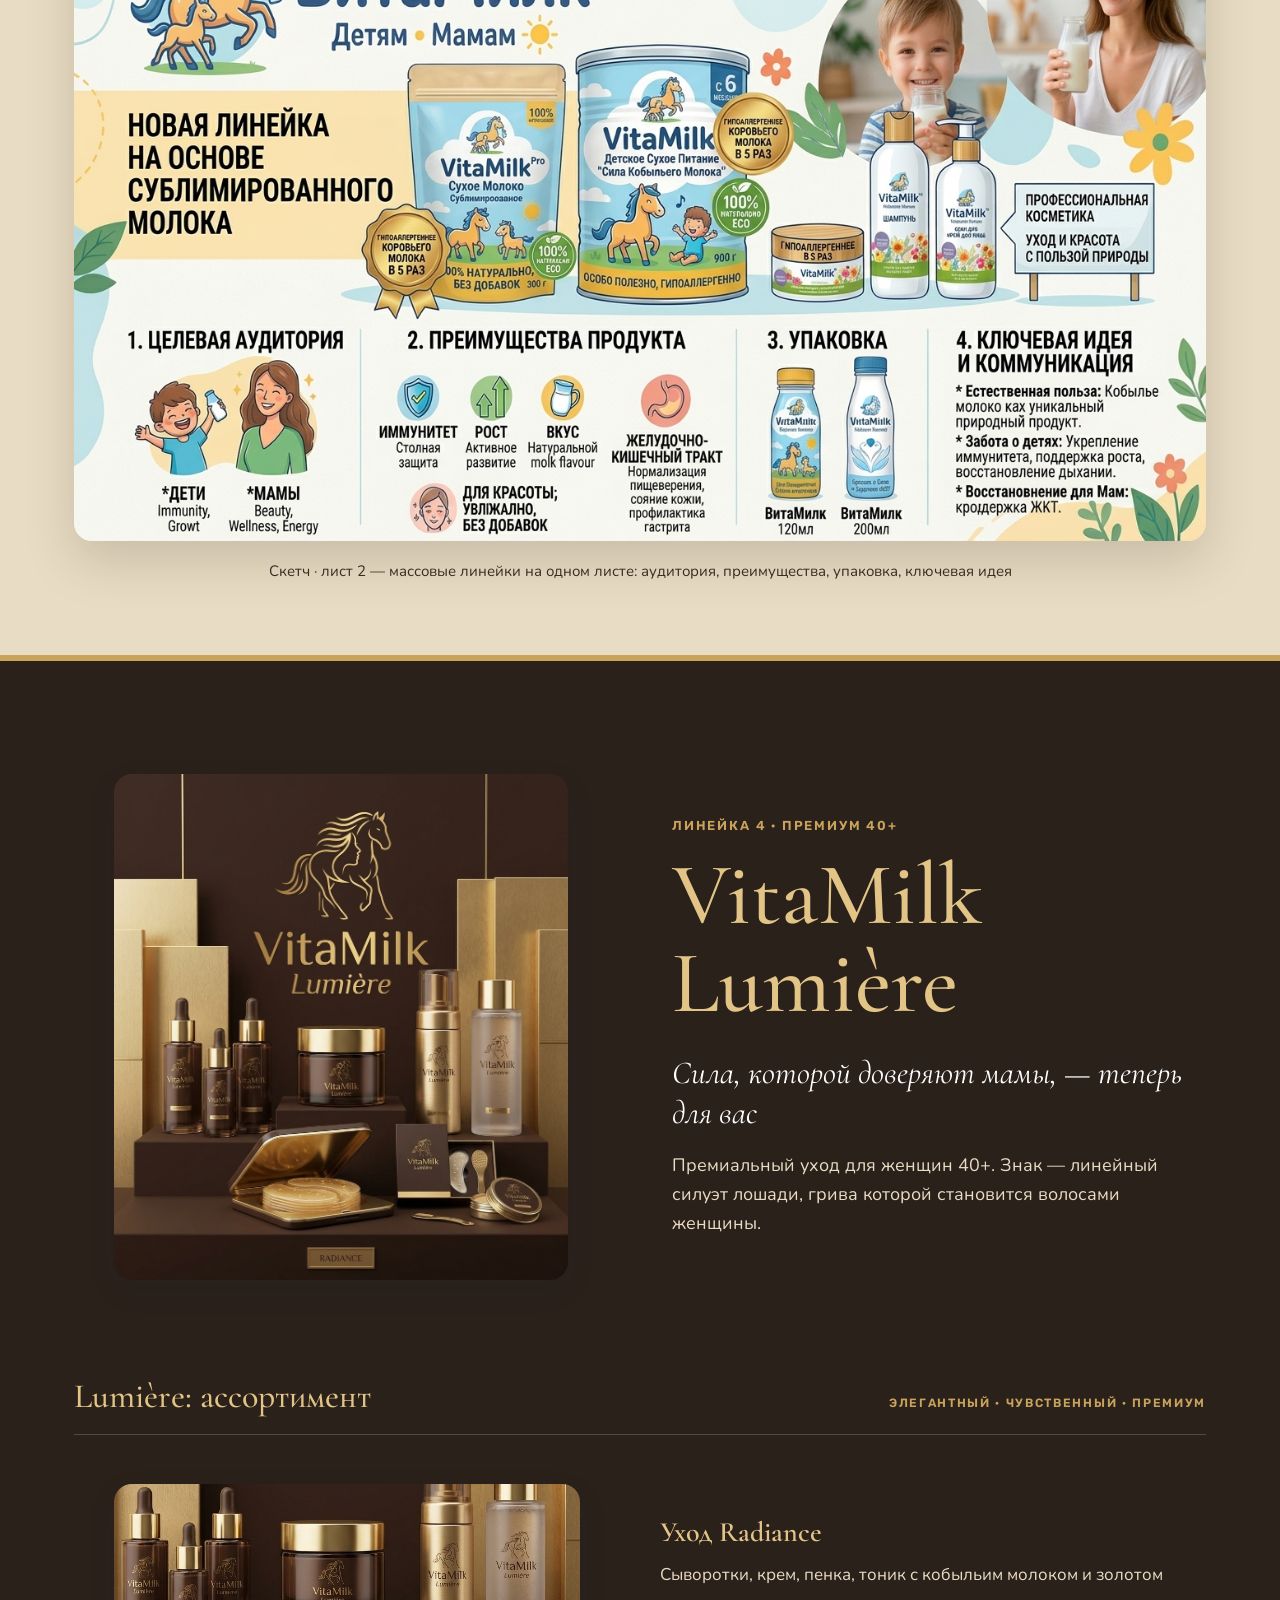
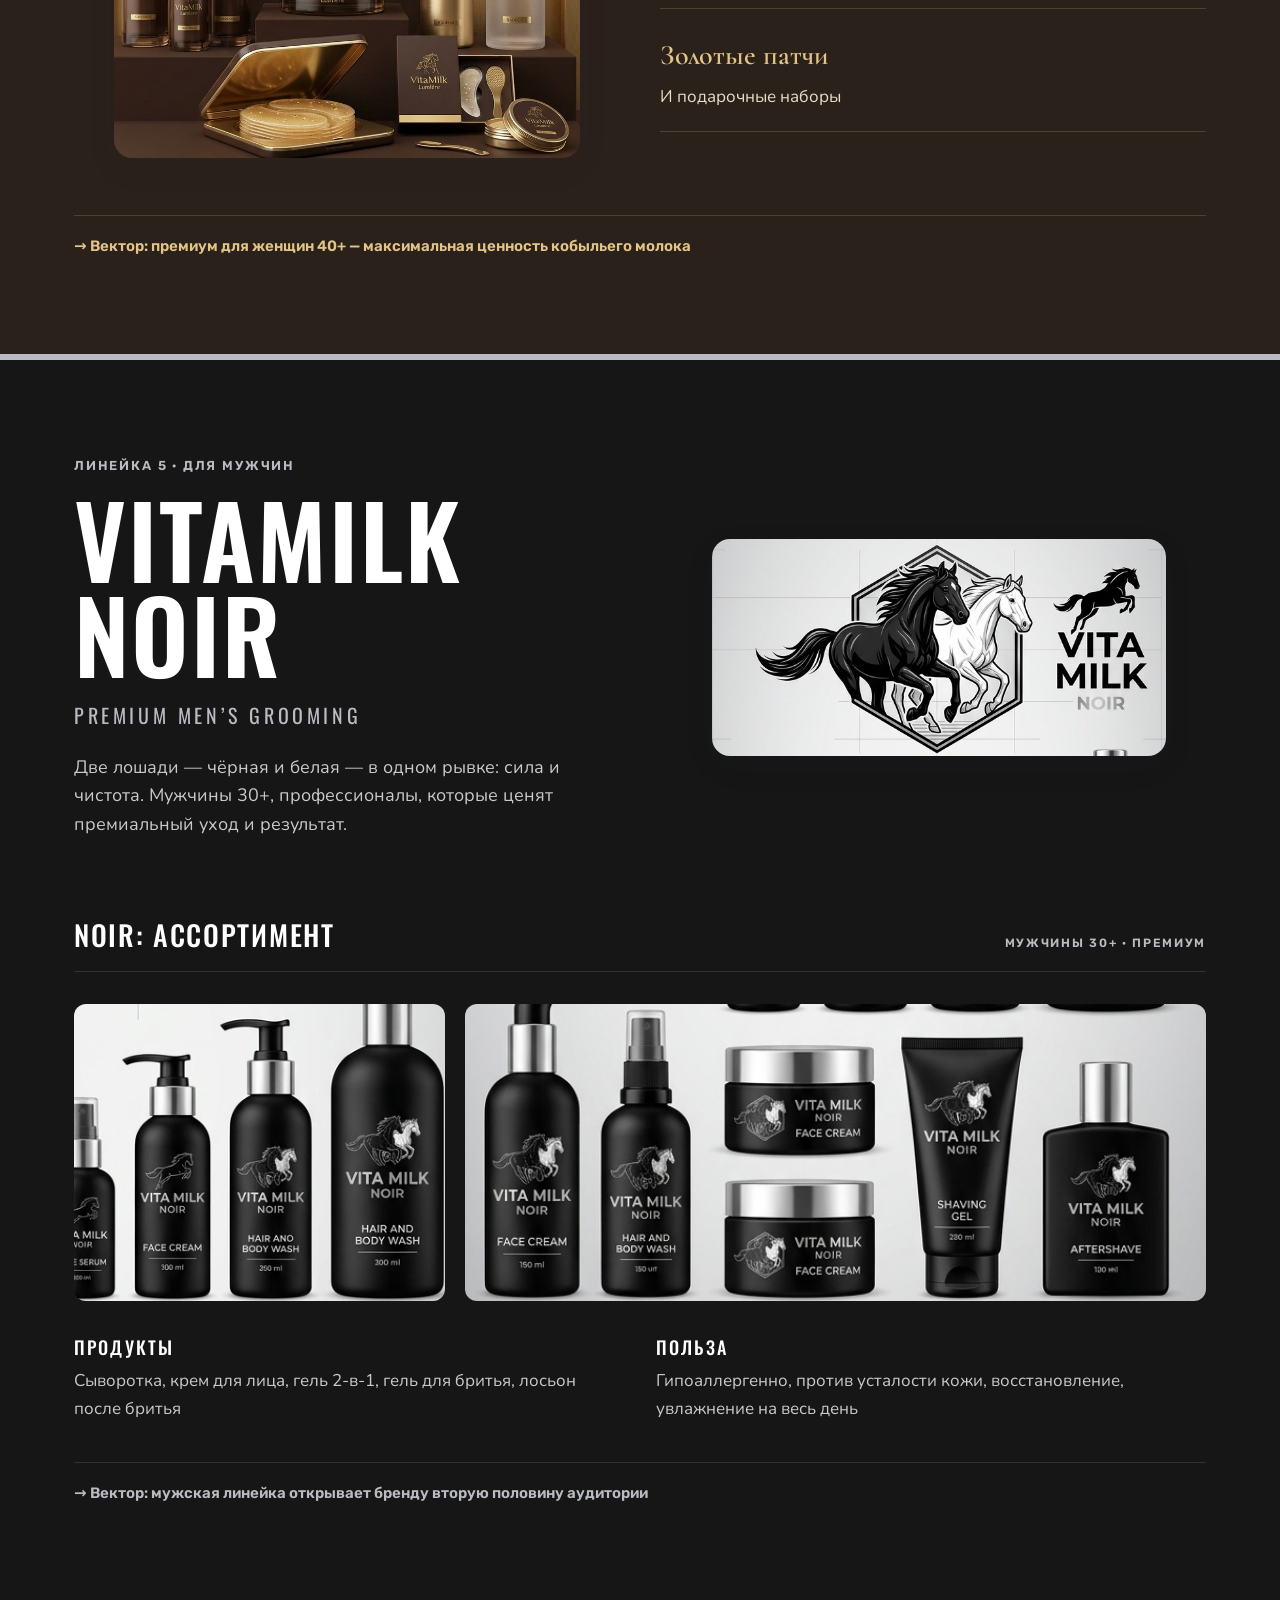
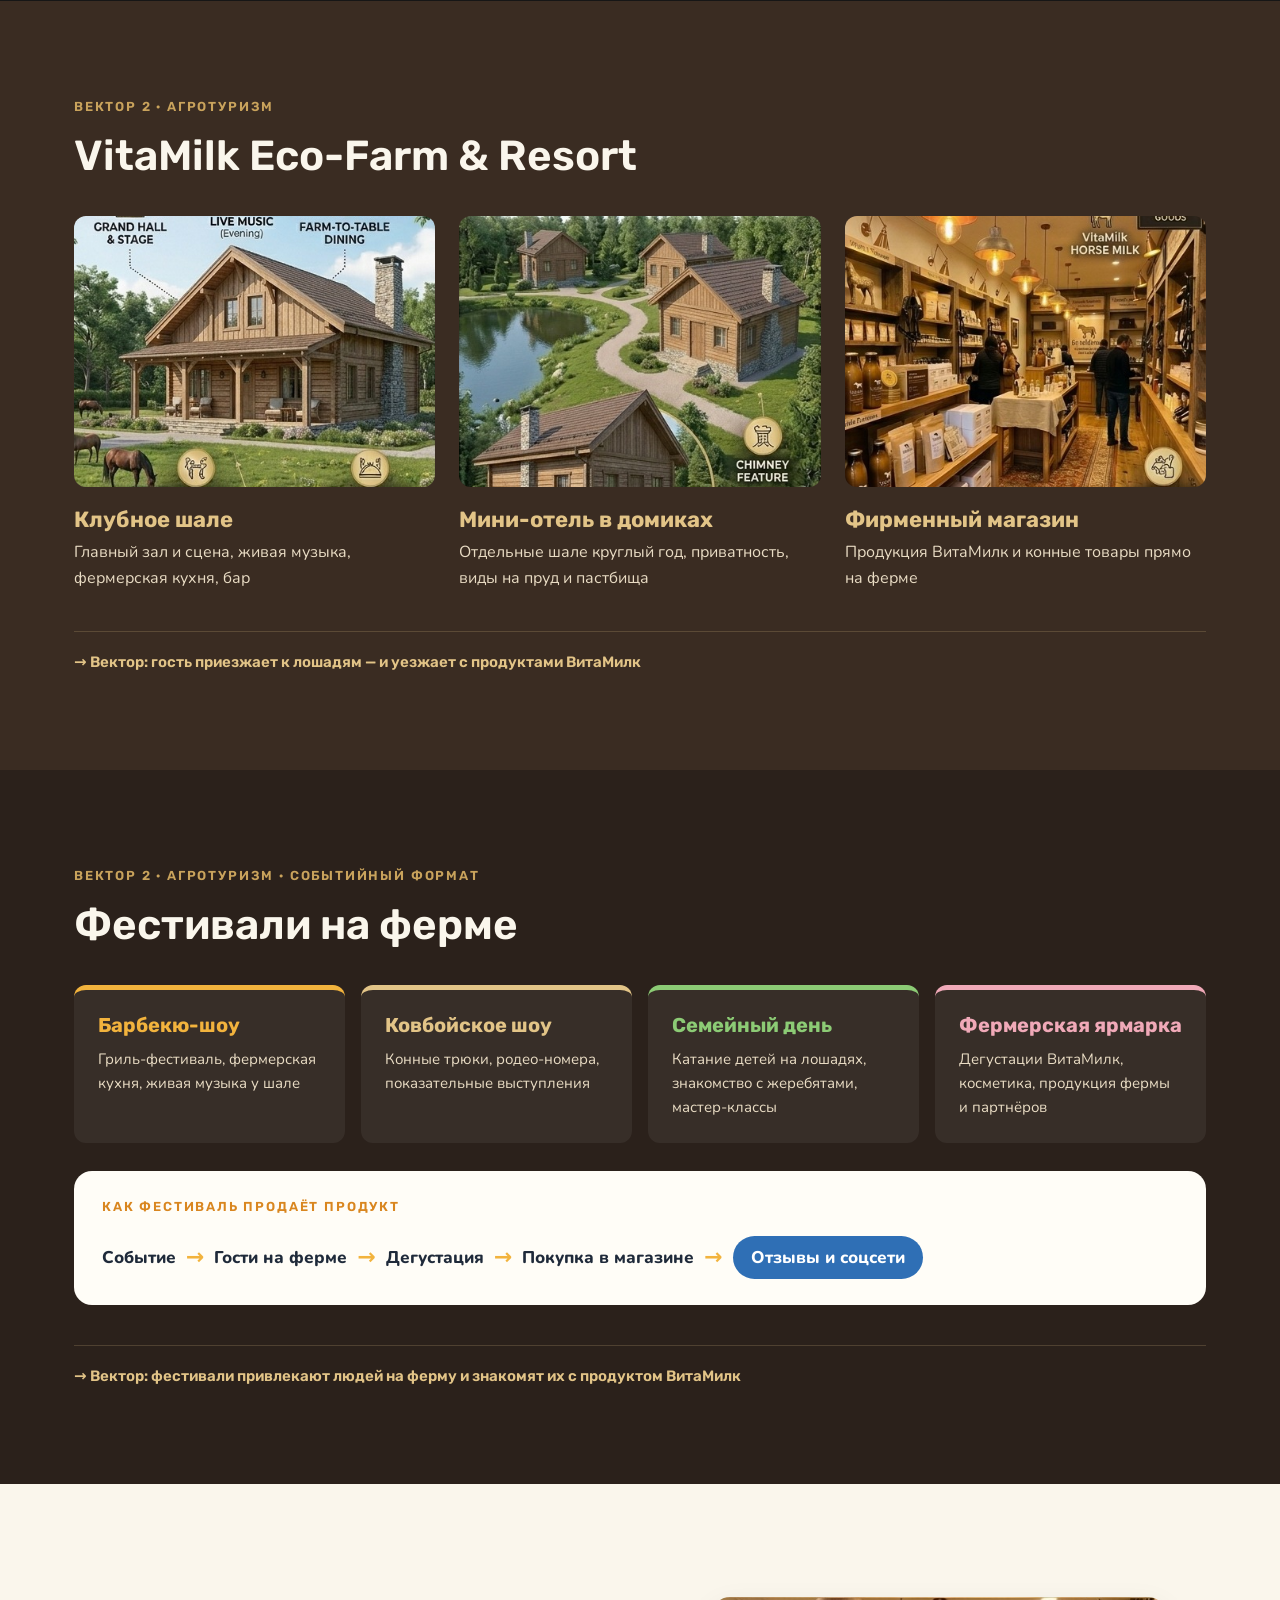
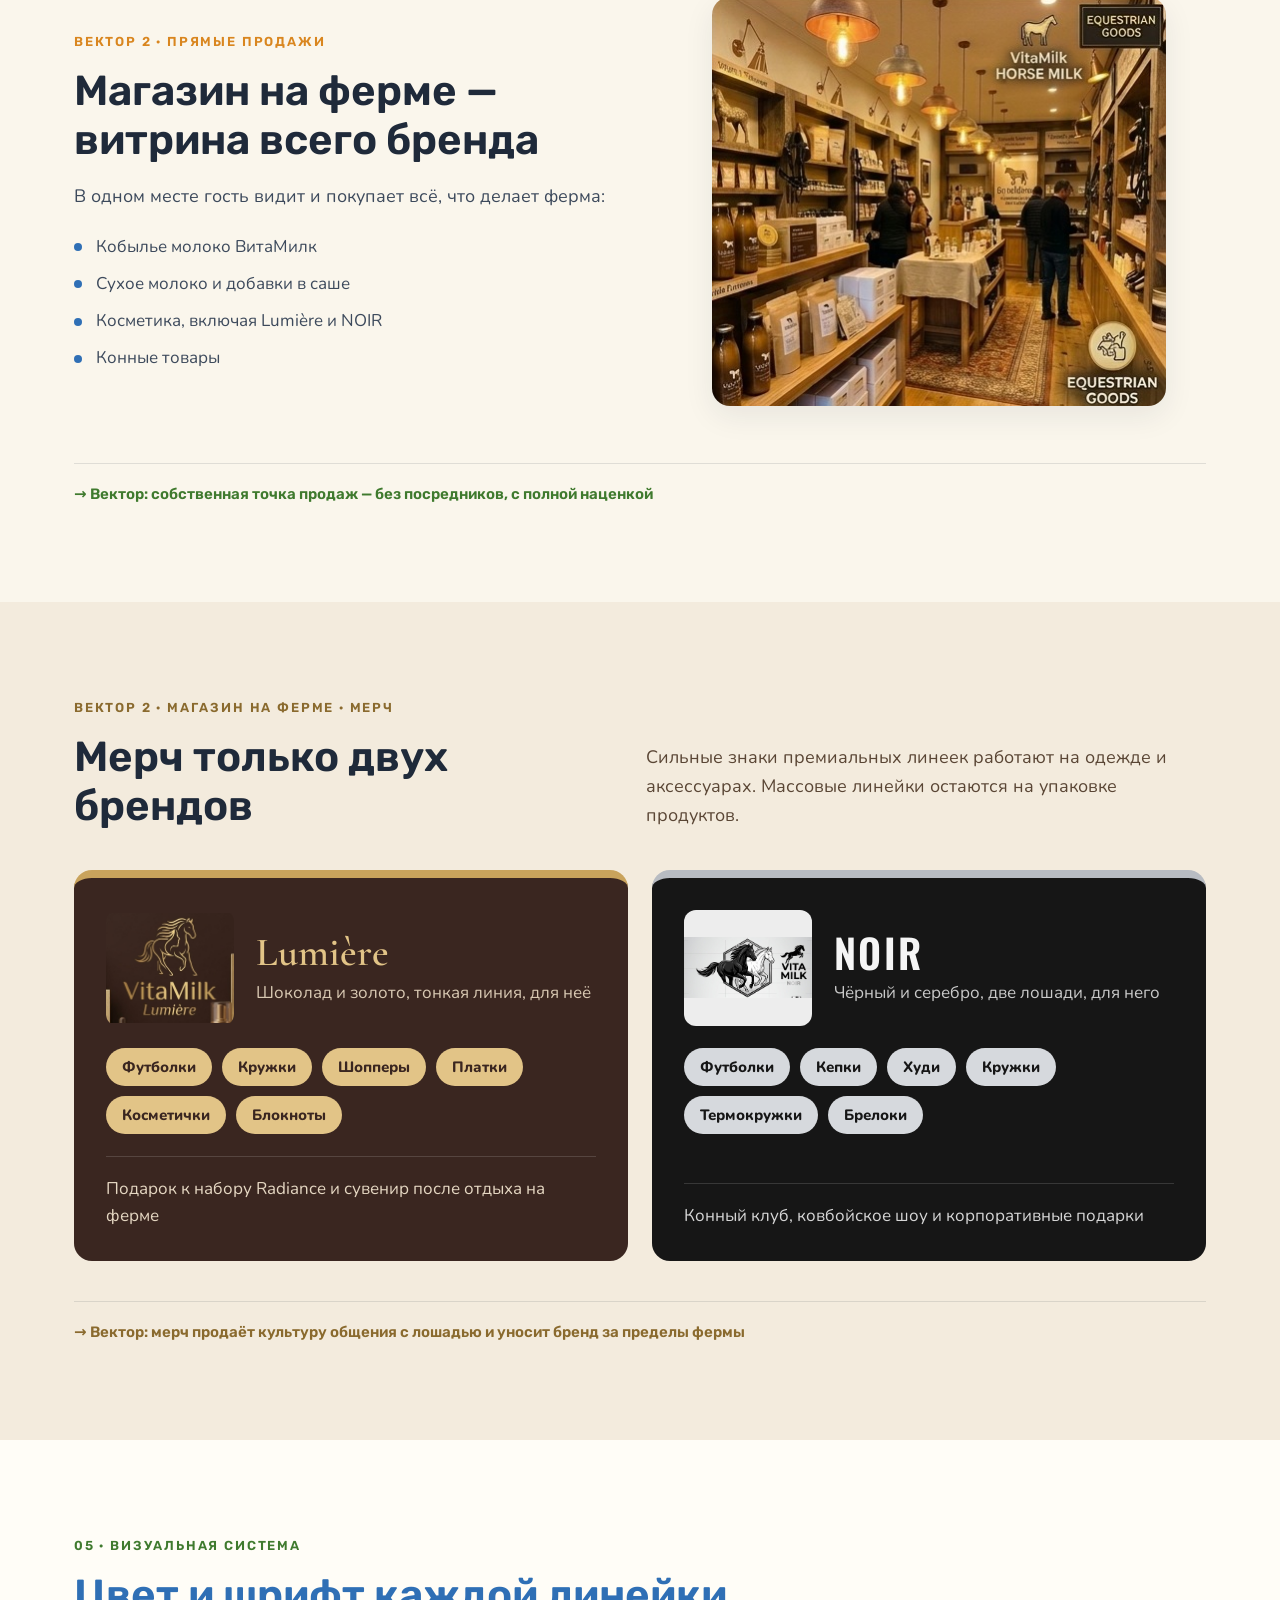
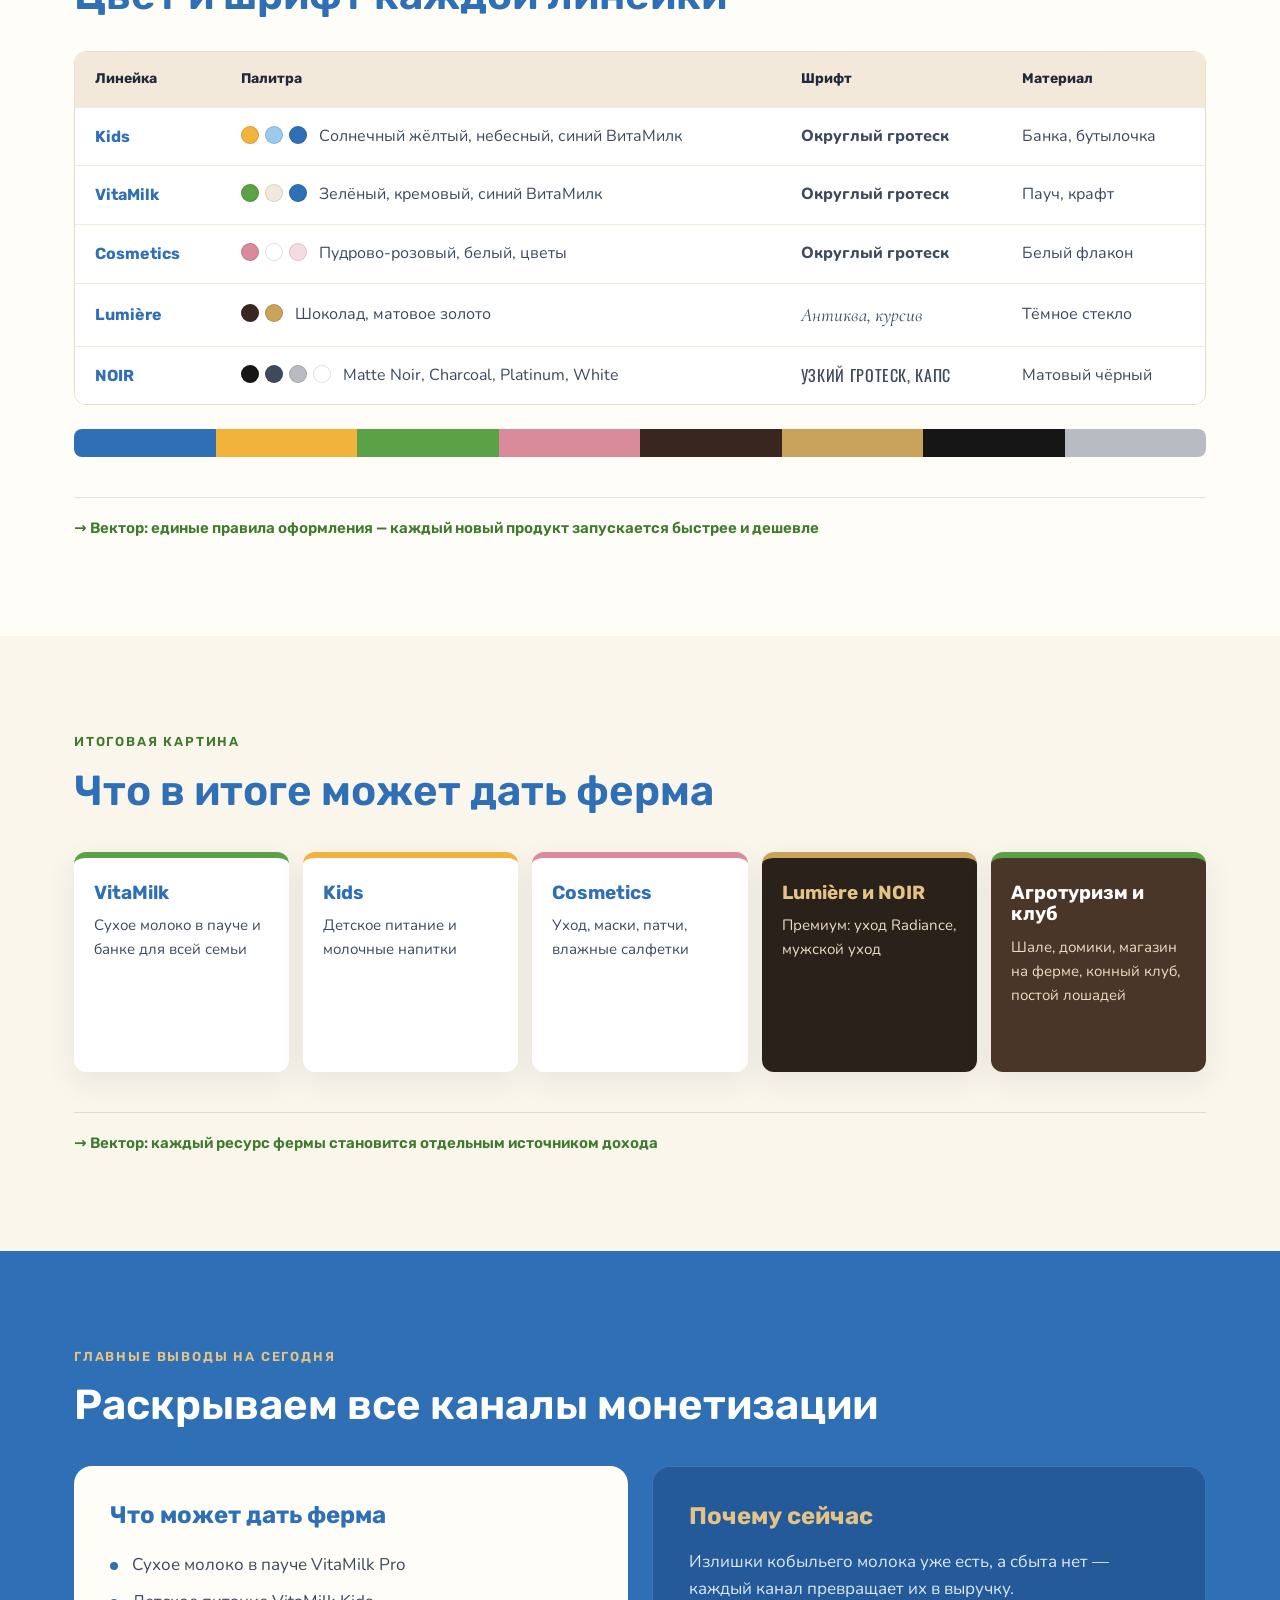
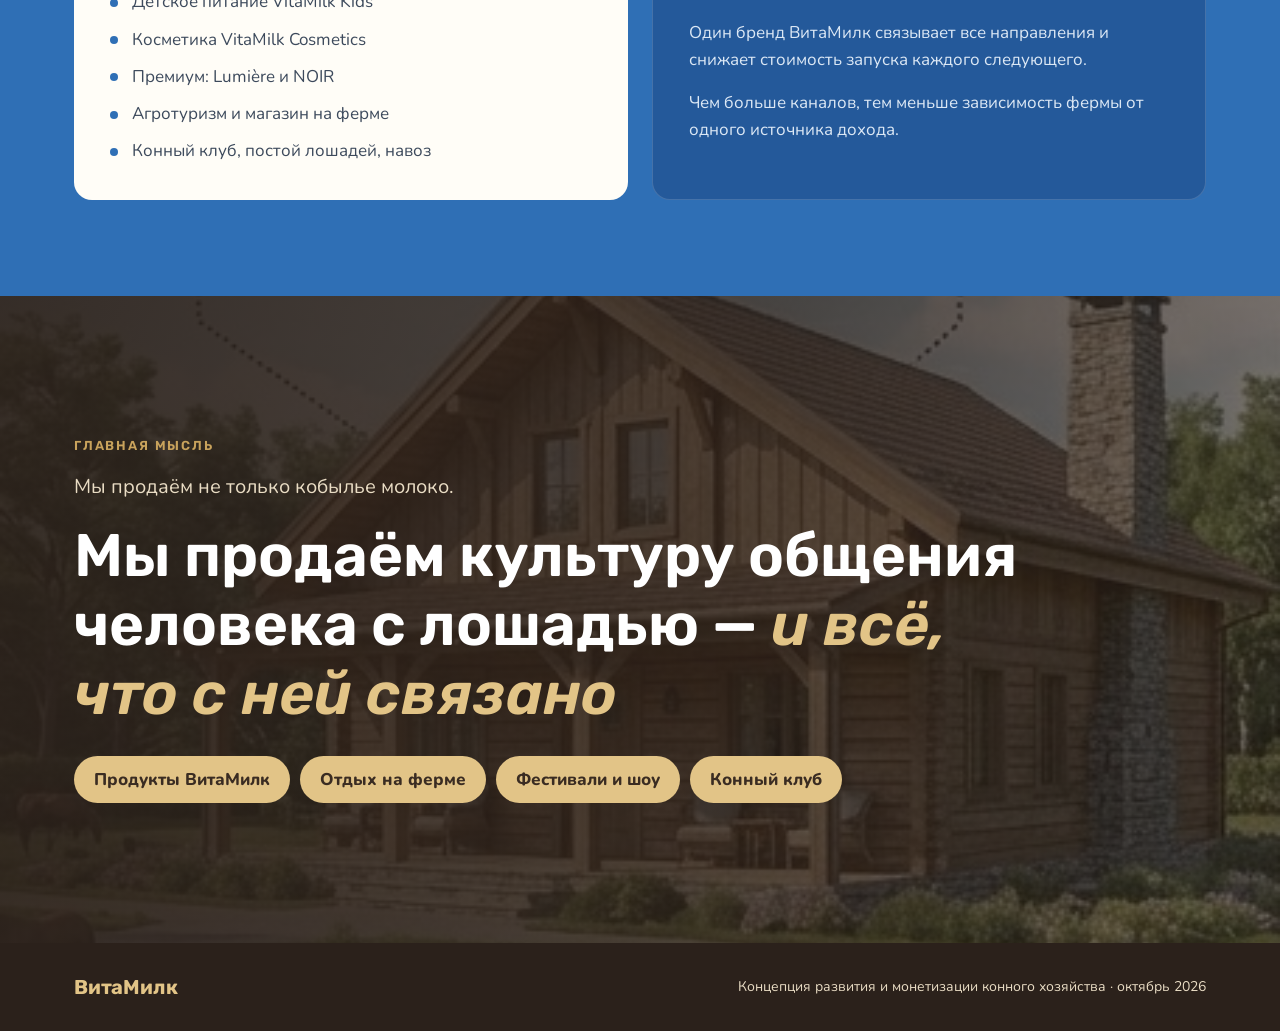
==== commit a1d26e88: "Add merch section for Lumière and NOIR (slide 17) Co-Authored-By: Claude Opus 5.5 <noreply@anthropic" ====
--- a/index.html
+++ b/index.html
@@ -27,6 +27,7 @@
       <a href="#resort">Агротуризм</a>
       <a href="#festivals">Фестивали</a>
       <a href="#shop">Магазин</a>
+      <a href="#merch">Мерч</a>
       <a href="#summary">Итоги</a>
     </nav>
   </div>
@@ -370,7 +371,49 @@
     <div class="container"><p class="vector-note">Вектор: собственная точка продаж — без посредников, с полной наценкой</p></div>
   </section>
 
-  <!-- 17 · Визуальная система -->
+  <!-- 17 · Мерч -->
+  <section id="merch" class="section section--merch">
+    <div class="container">
+      <div class="merch-head">
+        <div>
+          <p class="eyebrow eyebrow--brass">Вектор 2 · Магазин на ферме · Мерч</p>
+          <h2 class="h2 h2--dark">Мерч только двух брендов</h2>
+        </div>
+        <p class="lead">Сильные знаки премиальных линеек работают на одежде и аксессуарах. Массовые линейки остаются на упаковке продуктов.</p>
+      </div>
+      <div class="merch reveal">
+        <article class="merch-card merch-card--lumiere">
+          <div class="merch-brand">
+            <img src="assets/img/hero-lumiere.jpg" alt="Знак Lumière: золотой силуэт лошади с гривой-волосами женщины">
+            <div>
+              <h3>Lumière</h3>
+              <p>Шоколад и золото, тонкая линия, для неё</p>
+            </div>
+          </div>
+          <ul class="merch-items">
+            <li>Футболки</li><li>Кружки</li><li>Шопперы</li><li>Платки</li><li>Косметички</li><li>Блокноты</li>
+          </ul>
+          <p class="merch-use">Подарок к набору Radiance и сувенир после отдыха на ферме</p>
+        </article>
+        <article class="merch-card merch-card--noir">
+          <div class="merch-brand">
+            <img src="assets/img/noir-logo.jpg" alt="Знак NOIR: две лошади, чёрная и белая">
+            <div>
+              <h3>NOIR</h3>
+              <p>Чёрный и серебро, две лошади, для него</p>
+            </div>
+          </div>
+          <ul class="merch-items">
+            <li>Футболки</li><li>Кепки</li><li>Худи</li><li>Кружки</li><li>Термокружки</li><li>Брелоки</li>
+          </ul>
+          <p class="merch-use">Конный клуб, ковбойское шоу и корпоративные подарки</p>
+        </article>
+      </div>
+      <p class="vector-note vector-note--brass">Вектор: мерч продаёт культуру общения с лошадью и уносит бренд за пределы фермы</p>
+    </div>
+  </section>
+
+  <!-- 18 · Визуальная система -->
   <section class="section section--white">
     <div class="container">
       <p class="eyebrow eyebrow--green">05 · Визуальная система</p>
--- a/styles.css
+++ b/styles.css
@@ -359,6 +359,43 @@
 .funnel-steps li { padding: 0; }
 .funnel-steps li.is-final { padding: 8px 18px; border-radius: 999px; background: var(--blue); color: #fff; }
 
+/* ---------- Merch ---------- */
+.section--merch { background: #F3EBDD; }
+.eyebrow--brass { color: #8A6A2E; }
+.merch-head { display: grid; grid-template-columns: 1fr minmax(0, 560px); gap: 24px 48px; align-items: end; }
+.merch-head .h2 { margin-bottom: 0; }
+.merch-head .lead { color: #5A4635; }
+.merch { display: grid; grid-template-columns: 1fr 1fr; gap: 24px; margin-top: 40px; }
+.merch-card { display: flex; flex-direction: column; gap: 22px; padding: 32px; border-radius: var(--radius); border-top: 8px solid var(--c); }
+.merch-card--lumiere { --c: var(--gold); background: #3A2620; }
+.merch-card--noir { --c: var(--silver); background: var(--noir); }
+.merch-brand { display: flex; align-items: center; gap: 22px; }
+.merch-brand img { width: 128px; height: 116px; flex: none; object-fit: contain; border-radius: var(--radius-sm); }
+.merch-card--noir .merch-brand img { background: #EDEDED; }
+.merch-brand h3 { font-size: 40px; font-weight: 600; margin-bottom: 4px; }
+.merch-card--lumiere h3 { font-family: var(--font-serif); color: var(--gold-light); }
+.merch-card--noir h3 { font-family: var(--font-cond); color: #F5F5F5; letter-spacing: .06em; }
+.merch-card--lumiere .merch-brand p { color: #D8C8B2; }
+.merch-card--noir .merch-brand p { color: #C9C9C9; }
+.merch-items { display: flex; flex-wrap: wrap; gap: 10px; margin: 0; padding: 0; list-style: none; }
+.merch-items li { padding: 7px 16px; border-radius: 999px; font-weight: 800; font-size: 15px; }
+.merch-card--lumiere .merch-items li { background: var(--gold-light); color: #3A2620; }
+.merch-card--noir .merch-items li { background: #D6D9DD; color: var(--noir); }
+.merch-use { margin-top: auto; padding-top: 18px; border-top: 1px solid rgba(255, 255, 255, .14); }
+.merch-card--lumiere .merch-use { color: #E5D7C2; }
+.merch-card--noir .merch-use { color: #D6D6D6; }
+.vector-note--brass { color: #8A6A2E; }
+
+@media (max-width: 860px) {
+  .merch-head, .merch { grid-template-columns: 1fr; }
+}
+@media (max-width: 560px) {
+  .merch-card { padding: 24px; }
+  .merch-brand { gap: 16px; }
+  .merch-brand img { width: 96px; height: 88px; }
+  .merch-brand h3 { font-size: 32px; }
+}
+
 /* ---------- Visual system ---------- */
 .table-wrap { margin-top: 32px; overflow-x: auto; border-radius: var(--radius-sm); border: 1px solid var(--sand); }
 .vis-table { width: 100%; min-width: 720px; border-collapse: collapse; background: #fff; font-size: 16px; }
